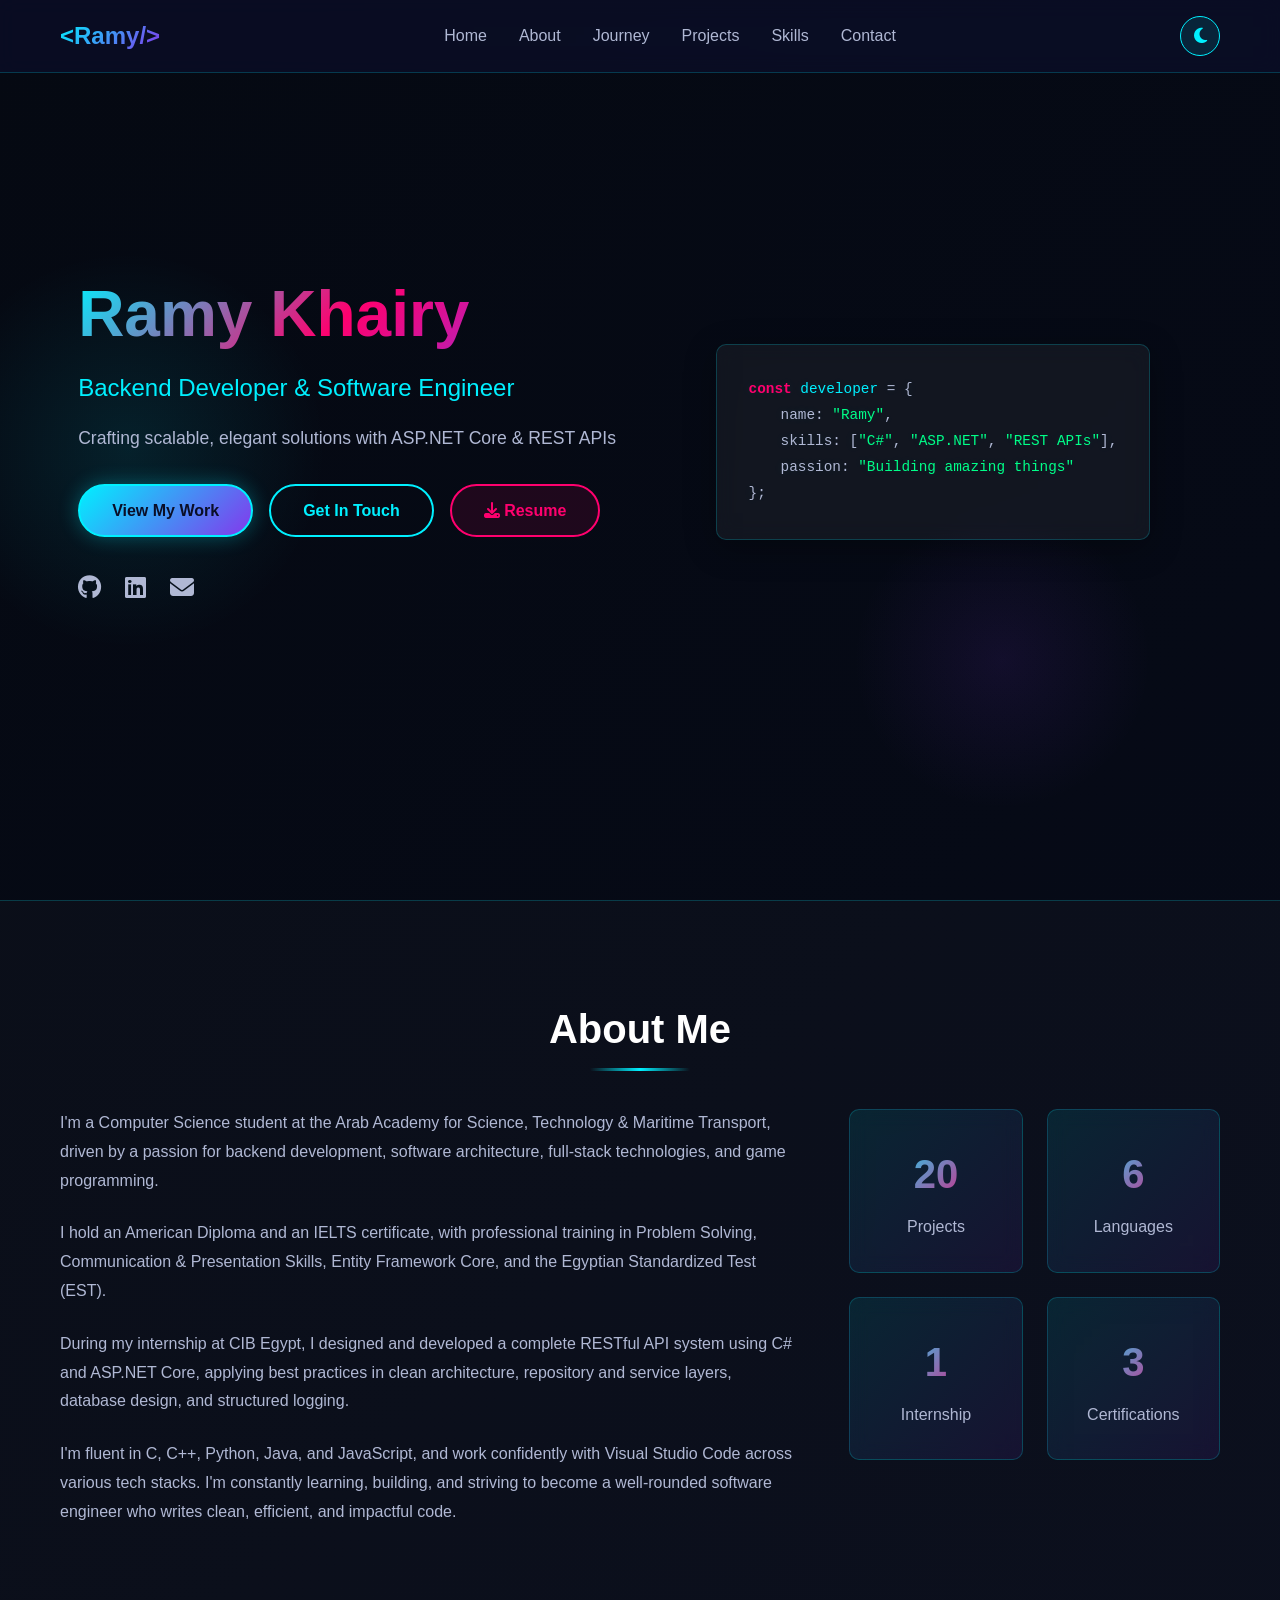
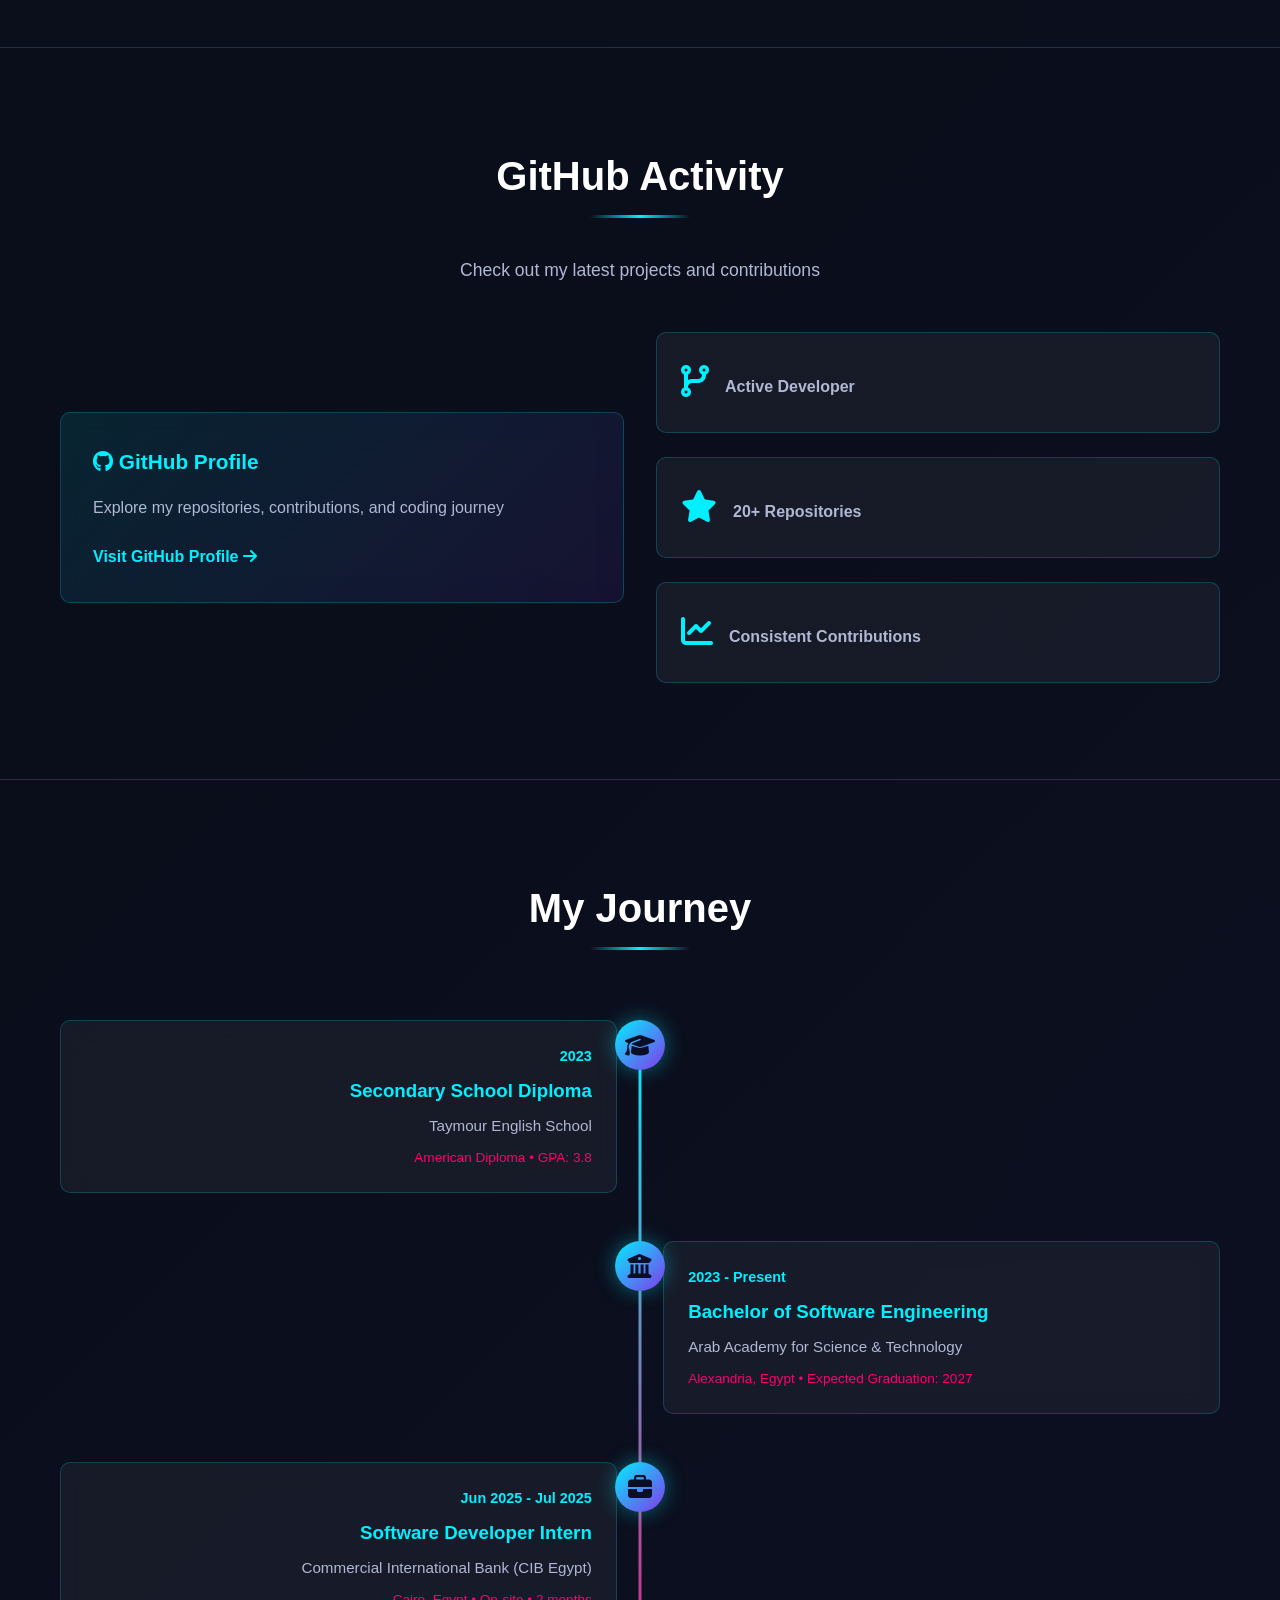
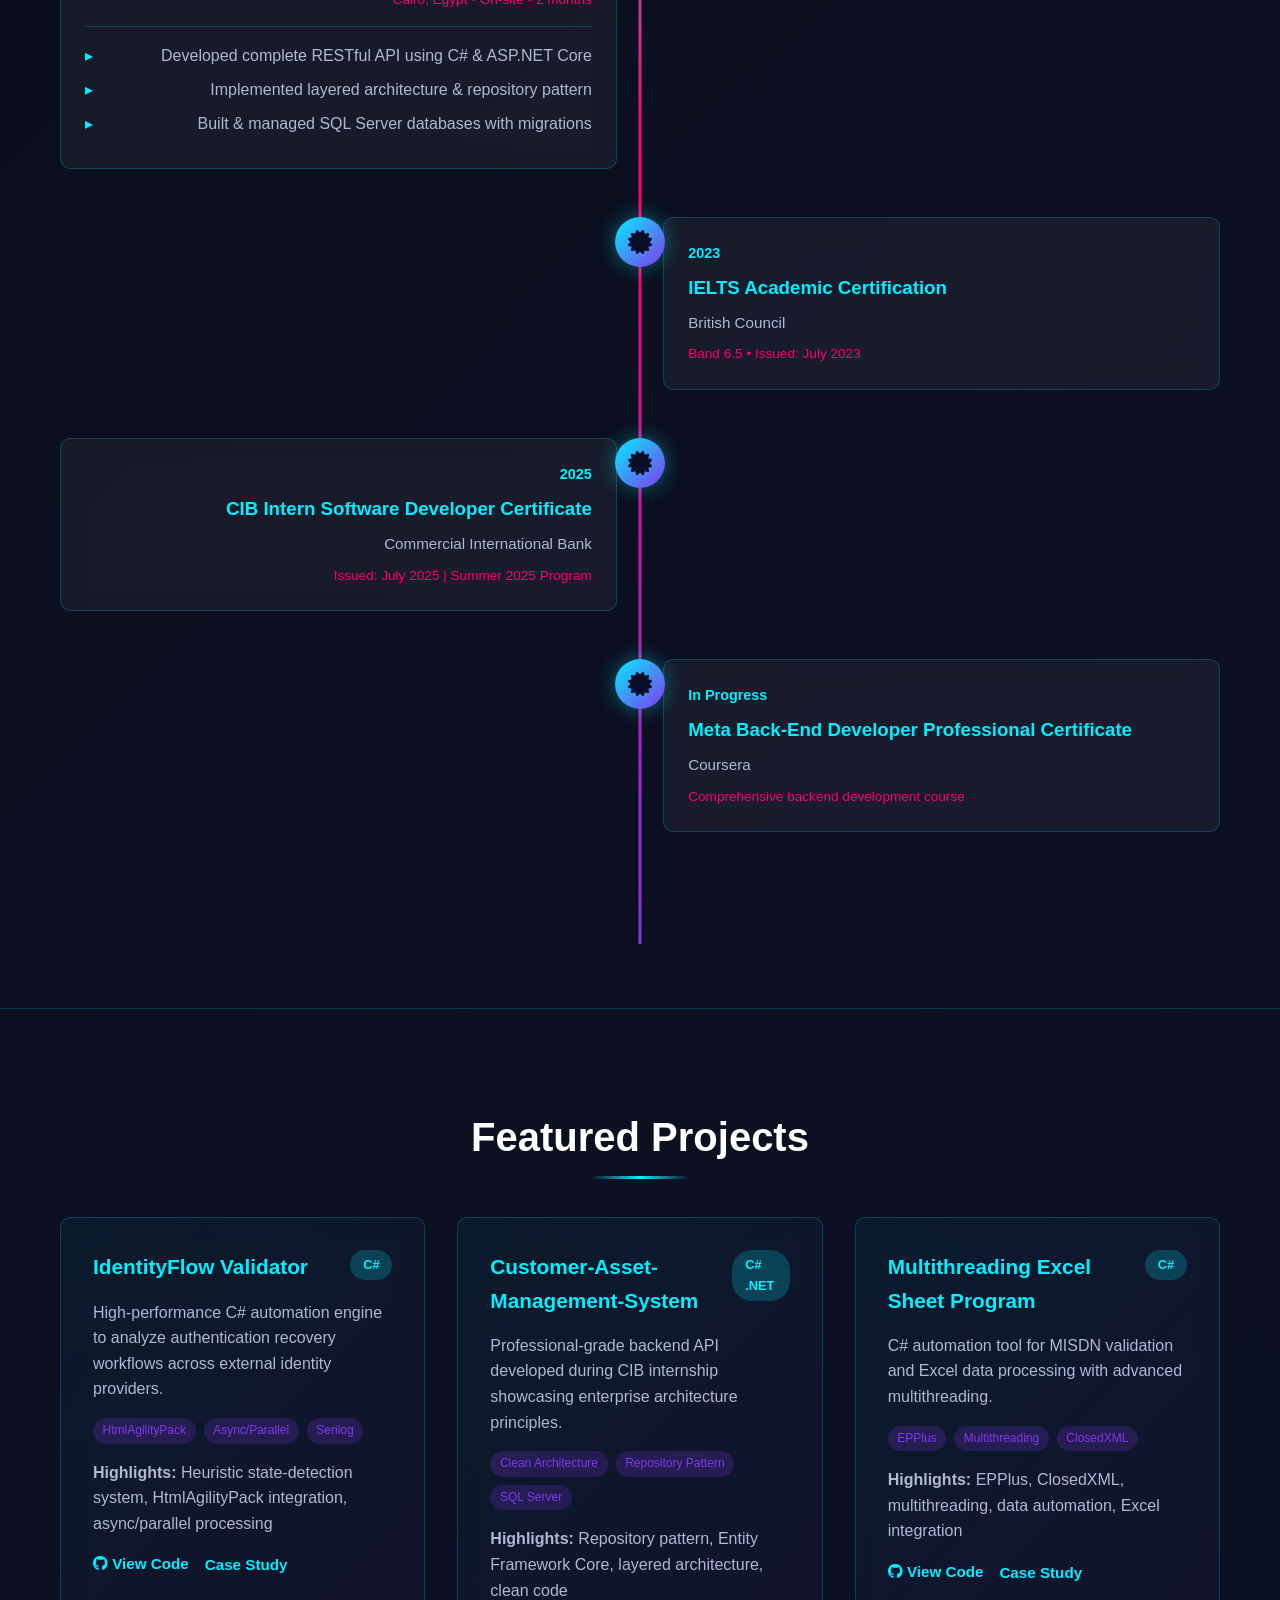
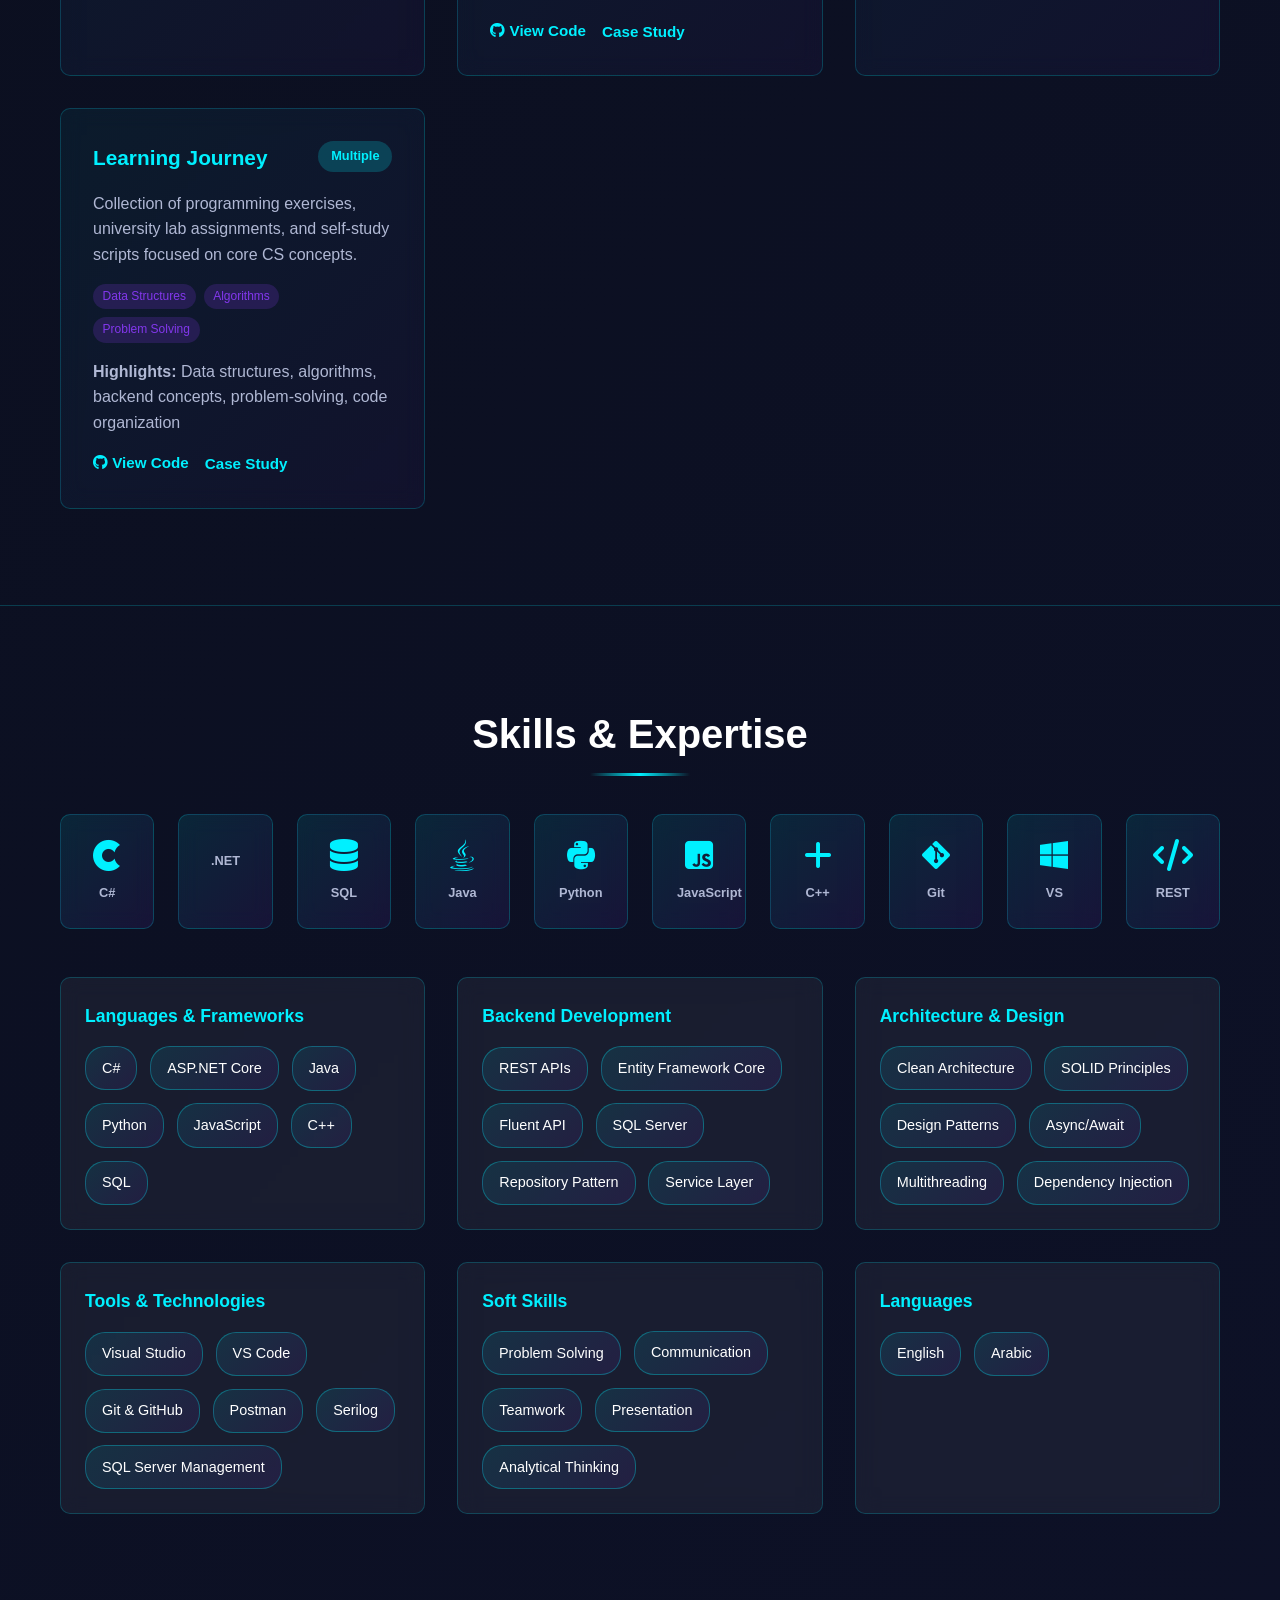
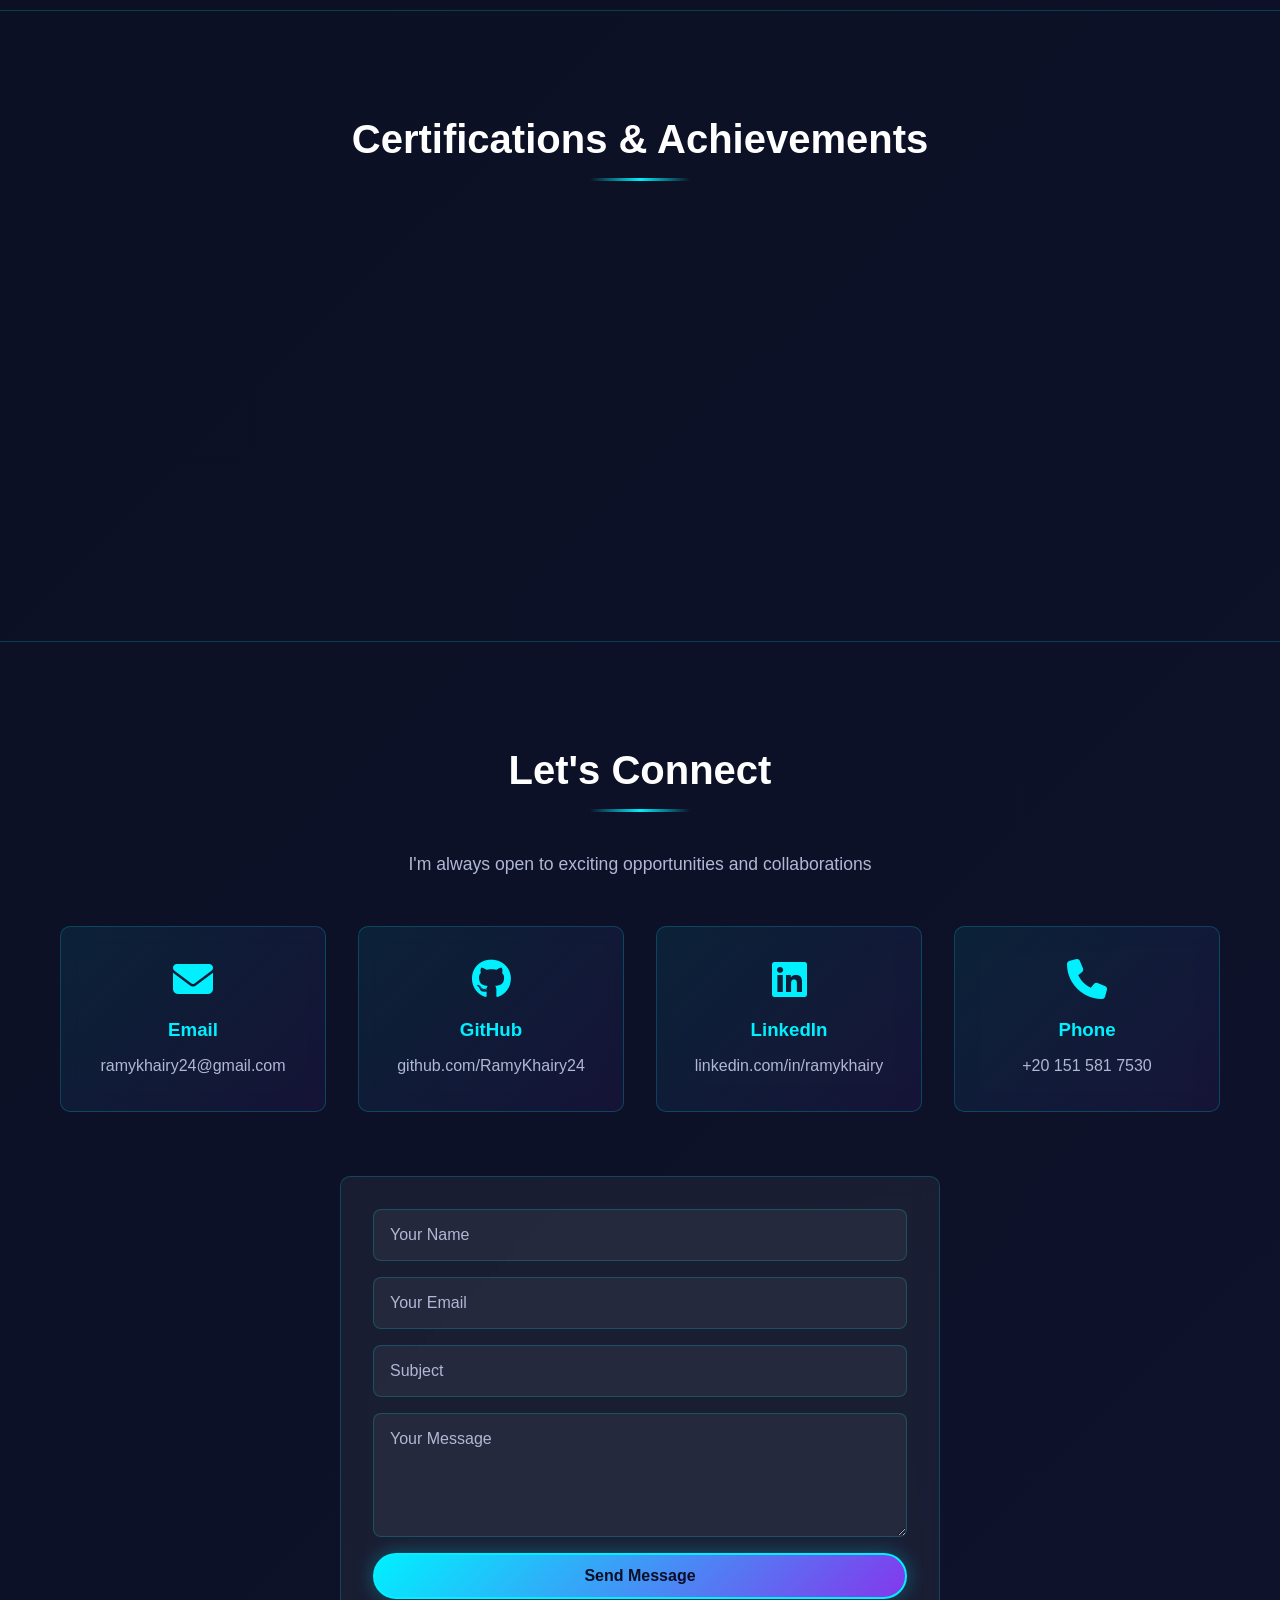
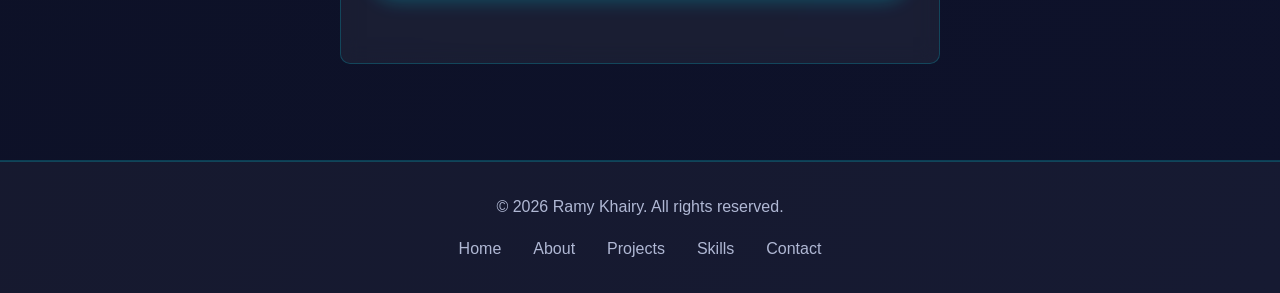
==== index.html @ b52bb9b4 "Apply: enlarge PDF previews, restore rendering, remove resume download" ====
<!DOCTYPE html>
<html lang="en">
<head>
    <meta charset="UTF-8">
    <meta name="viewport" content="width=device-width, initial-scale=1.0">
    <meta name="description" content="Ramy Khairy - Backend Developer specializing in ASP.NET Core & REST APIs">
    <meta name="keywords" content="Backend Developer, ASP.NET, C#, REST API, Software Engineer">
    <meta name="author" content="Ramy Khairy">
    <meta property="og:title" content="Ramy Khairy | Backend Developer">
    <meta property="og:description" content="Experienced backend developer building scalable solutions with ASP.NET Core">
    <meta property="og:type" content="website">
    <title>Ramy Khairy | Backend Developer & Software Engineer</title>
    <link rel="stylesheet" href="Styles.css">
    <link rel="stylesheet" href="https://cdnjs.cloudflare.com/ajax/libs/font-awesome/6.4.0/css/all.min.css">
</head>
<body>
    <!-- Scroll Progress Bar -->
    <div class="scroll-progress"></div>

    <!-- Navigation -->
    <nav class="navbar">
        <div class="nav-container">
            <div class="nav-logo">
                <a href="#home"><span class="logo-bracket">&lt;</span>Ramy<span class="logo-bracket">/&gt;</span></a>
            </div>
            <ul class="nav-menu">
                <li><a href="#home" class="nav-link">Home</a></li>
                <li><a href="#about" class="nav-link">About</a></li>
                <li><a href="#journey" class="nav-link">Journey</a></li>
                <li><a href="#projects" class="nav-link">Projects</a></li>
                <li><a href="#skills" class="nav-link">Skills</a></li>
                <li><a href="#contact" class="nav-link">Contact</a></li>
            </ul>
            <button class="theme-toggle" id="themeToggle" title="Toggle Dark/Light Mode">
                <i class="fas fa-moon"></i>
            </button>
        </div>
    </nav>

    <!-- Hero Section -->
    <section id="home" class="hero">
        <div class="hero-content">
            <div class="hero-text">
                <h1 class="hero-title">Ramy Khairy</h1>
                <h2 class="hero-subtitle">Backend Developer & Software Engineer</h2>
                <p class="hero-description">Crafting scalable, elegant solutions with ASP.NET Core & REST APIs</p>
                <div class="hero-buttons">
                    <a href="#projects" class="btn btn-primary">View My Work</a>
                    <a href="#contact" class="btn btn-secondary">Get In Touch</a>
                    <a href="javascript:void(0)" class="btn btn-tertiary" id="resumeBtn">
                        <i class="fas fa-download"></i> Resume
                    </a>
                </div>
                <div class="hero-links">
                    <a href="https://github.com/RamyKhairy24" target="_blank" title="GitHub">
                        <i class="fab fa-github"></i>
                    </a>
                    <a href="https://linkedin.com/in/ramykhairy" target="_blank" title="LinkedIn">
                        <i class="fab fa-linkedin"></i>
                    </a>
                    <a href="mailto:ramykhairy24@gmail.com" title="Email">
                        <i class="fas fa-envelope"></i>
                    </a>
                </div>
            </div>
            <div class="hero-visual">
                <div class="code-block">
                    <span class="code-line"><span class="keyword">const</span> <span class="variable">developer</span> = {</span>
                    <span class="code-line indent">name: <span class="string">"Ramy"</span>,</span>
                    <span class="code-line indent">skills: [<span class="string">"C#"</span>, <span class="string">"ASP.NET"</span>, <span class="string">"REST APIs"</span>],</span>
                    <span class="code-line indent">passion: <span class="string">"Building amazing things"</span></span>
                    <span class="code-line">};</span>
                </div>
            </div>
        </div>
    </section>

    <!-- About Section -->
    <section id="about" class="about">
        <div class="container">
            <h2 class="section-title">About Me</h2>
            <div class="about-content">
                <div class="about-text">
                    <p>I'm a Computer Science student at the Arab Academy for Science, Technology & Maritime Transport, driven by a passion for backend development, software architecture, full-stack technologies, and game programming.</p>
                    <p>I hold an American Diploma and an IELTS certificate, with professional training in Problem Solving, Communication & Presentation Skills, Entity Framework Core, and the Egyptian Standardized Test (EST).</p>
                    <p>During my internship at CIB Egypt, I designed and developed a complete RESTful API system using C# and ASP.NET Core, applying best practices in clean architecture, repository and service layers, database design, and structured logging.</p>
                    <p>I'm fluent in C, C++, Python, Java, and JavaScript, and work confidently with Visual Studio Code across various tech stacks. I'm constantly learning, building, and striving to become a well-rounded software engineer who writes clean, efficient, and impactful code.</p>
                </div>
                <div class="about-stats">
                    <div class="stat">
                        <div class="stat-number" data-target="20">0</div>
                        <div class="stat-label">Projects</div>
                    </div>
                    <div class="stat">
                        <div class="stat-number" data-target="6">0</div>
                        <div class="stat-label">Languages</div>
                    </div>
                    <div class="stat">
                        <div class="stat-number" data-target="1">0</div>
                        <div class="stat-label">Internship</div>
                    </div>
                    <div class="stat">
                        <div class="stat-number" data-target="3">0</div>
                        <div class="stat-label">Certifications</div>
                    </div>
                </div>
            </div>
        </div>
    </section>

    <!-- GitHub Integration Section -->
    <section class="github-integration">
        <div class="container">
            <h2 class="section-title">GitHub Activity</h2>
            <p class="github-subtitle">Check out my latest projects and contributions</p>
            <div class="github-content">
                <div class="github-card">
                    <h3><i class="fab fa-github"></i> GitHub Profile</h3>
                    <p>Explore my repositories, contributions, and coding journey</p>
                    <a href="https://github.com/RamyKhairy24" target="_blank" class="github-link">
                        Visit GitHub Profile <i class="fas fa-arrow-right"></i>
                    </a>
                </div>
                <div class="github-stats">
                    <div class="github-stat">
                        <div class="stat-icon"><i class="fas fa-code-branch"></i></div>
                        <div class="stat-label">Active Developer</div>
                    </div>
                    <div class="github-stat">
                        <div class="stat-icon"><i class="fas fa-star"></i></div>
                        <div class="stat-label">20+ Repositories</div>
                    </div>
                    <div class="github-stat">
                        <div class="stat-icon"><i class="fas fa-chart-line"></i></div>
                        <div class="stat-label">Consistent Contributions</div>
                    </div>
                </div>
            </div>
        </div>
    </section>

    <!-- Journey/Timeline Section -->
    <section id="journey" class="journey">
        <div class="container">
            <h2 class="section-title">My Journey</h2>
            <div class="timeline">
                <!-- Education Items -->
                <div class="timeline-item">
                    <div class="timeline-marker">
                        <i class="fas fa-graduation-cap"></i>
                    </div>
                    <div class="timeline-content">
                        <div class="timeline-year">2023</div>
                        <h3>Secondary School Diploma</h3>
                        <p class="timeline-desc">Taymour English School</p>
                        <p class="timeline-detail">American Diploma • GPA: 3.8</p>
                    </div>
                </div>

                <div class="timeline-item">
                    <div class="timeline-marker">
                        <i class="fas fa-university"></i>
                    </div>
                    <div class="timeline-content">
                        <div class="timeline-year">2023 - Present</div>
                        <h3>Bachelor of Software Engineering</h3>
                        <p class="timeline-desc">Arab Academy for Science & Technology</p>
                        <p class="timeline-detail">Alexandria, Egypt • Expected Graduation: 2027</p>
                    </div>
                </div>

                <!-- Experience Items -->
                <div class="timeline-item">
                    <div class="timeline-marker">
                        <i class="fas fa-briefcase"></i>
                    </div>
                    <div class="timeline-content">
                        <div class="timeline-year">Jun 2025 - Jul 2025</div>
                        <h3>Software Developer Intern</h3>
                        <p class="timeline-desc">Commercial International Bank (CIB Egypt)</p>
                        <p class="timeline-detail">Cairo, Egypt • On-site • 2 months</p>
                        <ul class="timeline-highlights">
                            <li>Developed complete RESTful API using C# & ASP.NET Core</li>
                            <li>Implemented layered architecture & repository pattern</li>
                            <li>Built & managed SQL Server databases with migrations</li>
                        </ul>
                    </div>
                </div>

                <!-- Certification Items -->
                <div class="timeline-item">
                    <div class="timeline-marker">
                        <i class="fas fa-certificate"></i>
                    </div>
                    <div class="timeline-content">
                        <div class="timeline-year">2023</div>
                        <h3>IELTS Academic Certification</h3>
                        <p class="timeline-desc">British Council</p>
                        <p class="timeline-detail">Band 6.5 • Issued: July 2023</p>
                    </div>
                </div>

                <div class="timeline-item">
                    <div class="timeline-marker">
                        <i class="fas fa-certificate"></i>
                    </div>
                    <div class="timeline-content">
                        <div class="timeline-year">2025</div>
                        <h3>CIB Intern Software Developer Certificate</h3>
                        <p class="timeline-desc">Commercial International Bank</p>
                        <p class="timeline-detail">Issued: July 2025 | Summer 2025 Program</p>
                    </div>
                </div>

                <div class="timeline-item">
                    <div class="timeline-marker">
                        <i class="fas fa-certificate"></i>
                    </div>
                    <div class="timeline-content">
                        <div class="timeline-year">In Progress</div>
                        <h3>Meta Back-End Developer Professional Certificate</h3>
                        <p class="timeline-desc">Coursera</p>
                        <p class="timeline-detail">Comprehensive backend development course</p>
                    </div>
                </div>
            </div>
        </div>
    </section>

    <!-- Projects Section -->
    <section id="projects" class="projects">
        <div class="container">
            <h2 class="section-title">Featured Projects</h2>
            <div class="projects-grid">
                <div class="project-card">
                    <div class="project-header">
                        <h3>IdentityFlow Validator</h3>
                        <span class="project-tag">C#</span>
                    </div>
                    <p>High-performance C# automation engine to analyze authentication recovery workflows across external identity providers.</p>
                    <div class="project-highlights">
                        <span class="highlight-tag">HtmlAgilityPack</span>
                        <span class="highlight-tag">Async/Parallel</span>
                        <span class="highlight-tag">Serilog</span>
                    </div>
                    <p><strong>Highlights:</strong> Heuristic state-detection system, HtmlAgilityPack integration, async/parallel processing</p>
                    <div class="project-actions">
                        <a href="https://github.com/RamyKhairy24" target="_blank" class="project-link">
                            <i class="fab fa-github"></i> View Code
                        </a>
                        <button class="project-details-btn" data-project="1">Case Study</button>
                    </div>
                </div>

                <div class="project-card">
                    <div class="project-header">
                        <h3>Customer-Asset-Management-System</h3>
                        <span class="project-tag">C# .NET</span>
                    </div>
                    <p>Professional-grade backend API developed during CIB internship showcasing enterprise architecture principles.</p>
                    <div class="project-highlights">
                        <span class="highlight-tag">Clean Architecture</span>
                        <span class="highlight-tag">Repository Pattern</span>
                        <span class="highlight-tag">SQL Server</span>
                    </div>
                    <p><strong>Highlights:</strong> Repository pattern, Entity Framework Core, layered architecture, clean code</p>
                    <div class="project-actions">
                        <a href="https://github.com/RamyKhairy24" target="_blank" class="project-link">
                            <i class="fab fa-github"></i> View Code
                        </a>
                        <button class="project-details-btn" data-project="2">Case Study</button>
                    </div>
                </div>

                <div class="project-card">
                    <div class="project-header">
                        <h3>Multithreading Excel Sheet Program</h3>
                        <span class="project-tag">C#</span>
                    </div>
                    <p>C# automation tool for MISDN validation and Excel data processing with advanced multithreading.</p>
                    <div class="project-highlights">
                        <span class="highlight-tag">EPPlus</span>
                        <span class="highlight-tag">Multithreading</span>
                        <span class="highlight-tag">ClosedXML</span>
                    </div>
                    <p><strong>Highlights:</strong> EPPlus, ClosedXML, multithreading, data automation, Excel integration</p>
                    <div class="project-actions">
                        <a href="https://github.com/RamyKhairy24" target="_blank" class="project-link">
                            <i class="fab fa-github"></i> View Code
                        </a>
                        <button class="project-details-btn" data-project="3">Case Study</button>
                    </div>
                </div>

                <div class="project-card">
                    <div class="project-header">
                        <h3>Learning Journey</h3>
                        <span class="project-tag">Multiple</span>
                    </div>
                    <p>Collection of programming exercises, university lab assignments, and self-study scripts focused on core CS concepts.</p>
                    <div class="project-highlights">
                        <span class="highlight-tag">Data Structures</span>
                        <span class="highlight-tag">Algorithms</span>
                        <span class="highlight-tag">Problem Solving</span>
                    </div>
                    <p><strong>Highlights:</strong> Data structures, algorithms, backend concepts, problem-solving, code organization</p>
                    <div class="project-actions">
                        <a href="https://github.com/RamyKhairy24" target="_blank" class="project-link">
                            <i class="fab fa-github"></i> View Code
                        </a>
                        <button class="project-details-btn" data-project="4">Case Study</button>
                    </div>
                </div>
            </div>
        </div>
    </section>

    <!-- Skills Section -->
    <section id="skills" class="skills">
        <div class="container">
            <h2 class="section-title">Skills & Expertise</h2>
            
            <!-- Tech Icons -->
            <div class="tech-icons">
                <div class="tech-icon" title="C#">
                    <i class="fab fa-cuttlefish"></i>
                    <span>C#</span>
                </div>
                <div class="tech-icon" title=".NET Core">
                    <i class="fas fa-rectangle"></i>
                    <span>.NET</span>
                </div>
                <div class="tech-icon" title="SQL Server">
                    <i class="fas fa-database"></i>
                    <span>SQL</span>
                </div>
                <div class="tech-icon" title="Java">
                    <i class="fab fa-java"></i>
                    <span>Java</span>
                </div>
                <div class="tech-icon" title="Python">
                    <i class="fab fa-python"></i>
                    <span>Python</span>
                </div>
                <div class="tech-icon" title="JavaScript">
                    <i class="fab fa-js-square"></i>
                    <span>JavaScript</span>
                </div>
                <div class="tech-icon" title="C++">
                    <i class="fas fa-plus"></i>
                    <span>C++</span>
                </div>
                <div class="tech-icon" title="Git">
                    <i class="fab fa-git-alt"></i>
                    <span>Git</span>
                </div>
                <div class="tech-icon" title="Visual Studio">
                    <i class="fab fa-windows"></i>
                    <span>VS</span>
                </div>
                <div class="tech-icon" title="REST APIs">
                    <i class="fas fa-code"></i>
                    <span>REST</span>
                </div>
            </div>

            <div class="skills-grid">
                <div class="skill-category">
                    <h3>Languages & Frameworks</h3>
                    <div class="skill-tags">
                        <span class="skill-tag">C#</span>
                        <span class="skill-tag">ASP.NET Core</span>
                        <span class="skill-tag">Java</span>
                        <span class="skill-tag">Python</span>
                        <span class="skill-tag">JavaScript</span>
                        <span class="skill-tag">C++</span>
                        <span class="skill-tag">SQL</span>
                    </div>
                </div>

                <div class="skill-category">
                    <h3>Backend Development</h3>
                    <div class="skill-tags">
                        <span class="skill-tag">REST APIs</span>
                        <span class="skill-tag">Entity Framework Core</span>
                        <span class="skill-tag">Fluent API</span>
                        <span class="skill-tag">SQL Server</span>
                        <span class="skill-tag">Repository Pattern</span>
                        <span class="skill-tag">Service Layer</span>
                    </div>
                </div>

                <div class="skill-category">
                    <h3>Architecture & Design</h3>
                    <div class="skill-tags">
                        <span class="skill-tag">Clean Architecture</span>
                        <span class="skill-tag">SOLID Principles</span>
                        <span class="skill-tag">Design Patterns</span>
                        <span class="skill-tag">Async/Await</span>
                        <span class="skill-tag">Multithreading</span>
                        <span class="skill-tag">Dependency Injection</span>
                    </div>
                </div>

                <div class="skill-category">
                    <h3>Tools & Technologies</h3>
                    <div class="skill-tags">
                        <span class="skill-tag">Visual Studio</span>
                        <span class="skill-tag">VS Code</span>
                        <span class="skill-tag">Git & GitHub</span>
                        <span class="skill-tag">Postman</span>
                        <span class="skill-tag">Serilog</span>
                        <span class="skill-tag">SQL Server Management</span>
                    </div>
                </div>

                <div class="skill-category">
                    <h3>Soft Skills</h3>
                    <div class="skill-tags">
                        <span class="skill-tag">Problem Solving</span>
                        <span class="skill-tag">Communication</span>
                        <span class="skill-tag">Teamwork</span>
                        <span class="skill-tag">Presentation</span>
                        <span class="skill-tag">Analytical Thinking</span>
                    </div>
                </div>

                <div class="skill-category">
                    <h3>Languages</h3>
                    <div class="skill-tags">
                        <span class="skill-tag">English</span>
                        <span class="skill-tag">Arabic</span>
                    </div>
                </div>
            </div>
        </div>
    </section>



    <!-- Certificates Section with Modals -->
    <section class="certificates">
        <div class="container">
            <h2 class="section-title">Certifications & Achievements</h2>
            <div class="certificates-grid">
                <div class="cert-card" data-cert="1">
                    <div class="cert-icon">
                        <i class="fas fa-certificate"></i>
                    </div>
                    <h3>Meta Back-End Developer Professional Certificate</h3>
                    <p>Coursera (In Progress)</p>
                    <p class="cert-time">2025 - Present</p>
                    <button class="cert-preview-btn">View Details</button>
                </div>

                <div class="cert-card" data-cert="2">
                    <div class="cert-icon">
                        <i class="fas fa-certificate"></i>
                    </div>
                    <h3>CIB Intern Software Developer Certificate</h3>
                    <p>CIB Egypt</p>
                    <p class="cert-time">July 2025</p>
                    <button class="cert-preview-btn">View Certificate</button>
                </div>

                <div class="cert-card" data-cert="3">
                    <div class="cert-icon">
                        <i class="fas fa-certificate"></i>
                    </div>
                    <h3>IELTS Academic Certificate</h3>
                    <p>British Council</p>
                    <p class="cert-time">Band 6.5 • July 2023 - July 2025</p>
                    <button class="cert-preview-btn">View Report</button>
                </div>
            </div>
        </div>
    </section>

    <!-- Certificate Modals -->
    <div id="certModal1" class="cert-modal">
        <div class="cert-modal-content">
            <span class="cert-close">&times;</span>
            <h2>Meta Back-End Developer Professional Certificate</h2>
            <div class="cert-modal-body">
                <p><strong>Issuer:</strong> Coursera</p>
                <p><strong>Status:</strong> In Progress</p>
                <p><strong>Year:</strong> 2025 - Present</p>
                <p><strong>Description:</strong> Comprehensive professional certificate program covering backend development, server-side programming, and professional certificate training.</p>
                <p style="margin-top: 1.5rem; color: var(--text-secondary); font-size: 0.9rem;">Certificate will be available upon completion.</p>
            </div>
        </div>
    </div>

    <div id="certModal2" class="cert-modal">
        <div class="cert-modal-content">
            <span class="cert-close">&times;</span>
            <h2>CIB Intern Software Developer Certificate</h2>
            <div class="cert-modal-body">
                <p><strong>Issuer:</strong> Commercial International Bank (CIB Egypt)</p>
                <p><strong>Issued:</strong> July 2025</p>
                <p><strong>Program:</strong> Summer 2025 Internship</p>
                <p><strong>Description:</strong> Recognition for completing a 2-month internship program as a Software Developer, demonstrating proficiency in C#, ASP.NET Core, and REST API development.</p>
                <div class="pdf-preview">
                    <iframe src="Ramy Mahmoud - CIB Summer Internship 2025 Certificate.pdf" type="application/pdf"></iframe>
                </div>
            </div>
        </div>
    </div>

    <div id="certModal3" class="cert-modal">
        <div class="cert-modal-content">
            <span class="cert-close">&times;</span>
            <h2>IELTS Academic Certificate</h2>
            <div class="cert-modal-body">
                <p><strong>Issuer:</strong> British Council</p>
                <p><strong>Band Score:</strong> 6.5</p>
                <p><strong>Issued:</strong> July 2023</p>
                <p><strong>Expires:</strong> July 2025</p>
                <p><strong>Description:</strong> International English Language Testing System (IELTS) certification demonstrating advanced English language proficiency.</p>
                <div class="pdf-preview">
                    <iframe src="IELTS Report.pdf" type="application/pdf"></iframe>
                </div>
            </div>
        </div>
    </div>

    <!-- Resume Modal (preview only, no direct download) -->
    <div id="resumeModal" class="cert-modal">
        <div class="cert-modal-content">
            <span class="cert-close">&times;</span>
            <h2>Resume Preview</h2>
            <div class="cert-modal-body">
                <p class="contact-subtitle">Preview of resume (view-only)</p>
                <div class="pdf-preview">
                    <iframe src="resume.pdf" type="application/pdf"></iframe>
                </div>
            </div>
        </div>
    </div>

    <!-- Contact Section -->
    <section id="contact" class="contact">
        <div class="container">
            <h2 class="section-title">Let's Connect</h2>
            <p class="contact-subtitle">I'm always open to exciting opportunities and collaborations</p>
            
            <div class="contact-methods">
                <a href="mailto:ramykhairy24@gmail.com" class="contact-card">
                    <i class="fas fa-envelope"></i>
                    <h3>Email</h3>
                    <p>ramykhairy24@gmail.com</p>
                </a>
                
                <a href="https://github.com/RamyKhairy24" target="_blank" class="contact-card">
                    <i class="fab fa-github"></i>
                    <h3>GitHub</h3>
                    <p>github.com/RamyKhairy24</p>
                </a>
                
                <a href="https://linkedin.com/in/ramykhairy" target="_blank" class="contact-card">
                    <i class="fab fa-linkedin"></i>
                    <h3>LinkedIn</h3>
                    <p>linkedin.com/in/ramykhairy</p>
                </a>
                
                <a href="tel:+201515817530" class="contact-card">
                    <i class="fas fa-phone"></i>
                    <h3>Phone</h3>
                    <p>+20 151 581 7530</p>
                </a>
            </div>

            <div class="contact-form-container">
                <form class="contact-form" id="contactForm" action="https://formspree.io/f/YOUR_FORM_ID" method="POST">
                    <div class="form-group">
                        <input type="text" name="name" placeholder="Your Name" required>
                    </div>
                    <div class="form-group">
                        <input type="email" name="email" placeholder="Your Email" required>
                    </div>
                    <div class="form-group">
                        <input type="text" name="subject" placeholder="Subject" required>
                    </div>
                    <div class="form-group">
                        <textarea name="message" placeholder="Your Message" rows="5" required></textarea>
                    </div>
                    <button type="submit" class="btn btn-primary">Send Message</button>
                    <div id="formStatus" class="form-status"></div>
                </form>
            </div>
        </div>
    </section>

    <!-- Back to Top Button -->
    <button id="backToTop" class="back-to-top" title="Back to Top">
        <i class="fas fa-arrow-up"></i>
    </button>

    <!-- Footer -->
    <footer class="footer">
        <div class="container">
            <p>&copy; 2026 Ramy Khairy. All rights reserved.</p>
            <div class="footer-links">
                <a href="#home">Home</a>
                <a href="#about">About</a>
                <a href="#projects">Projects</a>
                <a href="#skills">Skills</a>
                <a href="#contact">Contact</a>
            </div>
        </div>
    </footer>

    <script src="script.js"></script>
</body>
</html>
---- Styles.css ----
* {
    margin: 0;
    padding: 0;
    box-sizing: border-box;
}

:root {
    --primary: #00f0ff;
    --secondary: #ff006e;
    --accent: #8338ec;
    --dark-bg: #0a0e27;
    --darker-bg: #050912;
    --card-bg: rgba(255, 255, 255, 0.05);
    --text-primary: #ffffff;
    --text-secondary: #b0b8d4;
    --border-color: rgba(0, 240, 255, 0.2);
}

body.light-mode {
    --dark-bg: #f8f9fa;
    --darker-bg: #ffffff;
    --card-bg: rgba(0, 0, 0, 0.04);
    /* Softer accent colors for light mode to reduce brightness */
    --primary: #0aa3b5; /* softer teal */
    --secondary: #d34b6b; /* muted pink */
    --accent: #8a63c7; /* softer purple */
    --text-primary: #1a1a1a;
    --text-secondary: #555555;
    --border-color: rgba(0, 0, 0, 0.08);
}

html {
    scroll-behavior: smooth;
}

body {
    font-family: 'Segoe UI', Tahoma, Geneva, Verdana, sans-serif;
    background: linear-gradient(135deg, var(--darker-bg) 0%, var(--dark-bg) 100%);
    color: var(--text-primary);
    line-height: 1.6;
    overflow-x: hidden;
    transition: background 0.3s ease;
}

.container {
    max-width: 1200px;
    margin: 0 auto;
    padding: 0 20px;
}

/* ===== Scroll Progress Bar ===== */
.scroll-progress {
    position: fixed;
    top: 0;
    left: 0;
    height: 3px;
    background: linear-gradient(90deg, var(--primary), var(--secondary), var(--accent));
    width: 0%;
    z-index: 1001;
    transition: width 0.1s ease;
}

/* ===== Navigation ===== */
.navbar {
    position: fixed;
    top: 0;
    width: 100%;
    backdrop-filter: blur(10px);
    background: rgba(10, 14, 39, 0.8);
    border-bottom: 1px solid var(--border-color);
    z-index: 999;
    padding: 1rem 0;
    transition: all 0.3s ease;
}

body.light-mode .navbar {
    background: rgba(248, 249, 250, 0.95);
}

.nav-container {
    max-width: 1200px;
    margin: 0 auto;
    padding: 0 20px;
    display: flex;
    justify-content: space-between;
    align-items: center;
}

.nav-logo a {
    font-size: 1.5rem;
    font-weight: bold;
    background: linear-gradient(135deg, var(--primary), var(--accent));
    -webkit-background-clip: text;
    -webkit-text-fill-color: transparent;
    background-clip: text;
    text-decoration: none;
}

.logo-bracket {
    color: var(--secondary);
}

.nav-menu {
    display: flex;
    list-style: none;
    gap: 2rem;
}

.nav-link {
    color: var(--text-secondary);
    text-decoration: none;
    font-weight: 500;
    transition: all 0.3s ease;
    position: relative;
}

.nav-link::after {
    content: '';
    position: absolute;
    bottom: -5px;
    left: 0;
    width: 0;
    height: 2px;
    background: var(--primary);
    transition: width 0.3s ease;
}

.nav-link:hover {
    color: var(--primary);
}

.nav-link:hover::after {
    width: 100%;
}

/* ===== Theme Toggle ===== */
.theme-toggle {
    background: rgba(0, 240, 255, 0.1);
    border: 1px solid var(--primary);
    color: var(--primary);
    width: 40px;
    height: 40px;
    border-radius: 50%;
    cursor: pointer;
    display: flex;
    align-items: center;
    justify-content: center;
    transition: all 0.3s ease;
    font-size: 1.1rem;
}

.theme-toggle:hover {
    background: rgba(0, 240, 255, 0.2);
    transform: scale(1.1);
}

body.light-mode .theme-toggle {
    background: rgba(0, 0, 0, 0.1);
    border-color: #333;
    color: #333;
}

/* ===== Hero Section ===== */
.hero {
    min-height: 100vh;
    display: flex;
    align-items: center;
    justify-content: center;
    padding-top: 80px;
    position: relative;
    overflow: hidden;
}

.hero::before {
    content: '';
    position: absolute;
    width: 400px;
    height: 400px;
    background: radial-gradient(circle, rgba(0, 240, 255, 0.1) 0%, transparent 70%);
    top: 50%;
    left: 10%;
    transform: translate(-50%, -50%);
    animation: float 6s ease-in-out infinite;
}

.hero::after {
    content: '';
    position: absolute;
    width: 300px;
    height: 300px;
    background: radial-gradient(circle, rgba(131, 56, 236, 0.1) 0%, transparent 70%);
    bottom: 10%;
    right: 10%;
    animation: float 8s ease-in-out infinite reverse;
}

@keyframes float {
    0%, 100% { transform: translateY(0px); }
    50% { transform: translateY(30px); }
}

.hero-content {
    display: grid;
    grid-template-columns: 1fr 1fr;
    gap: 3rem;
    align-items: center;
    z-index: 1;
    position: relative;
}

.hero-text h1 {
    font-size: 4rem;
    margin-bottom: 1rem;
    line-height: 1.2;
}

.hero-text h1 {
    background: linear-gradient(135deg, var(--primary), var(--secondary), var(--accent));
    -webkit-background-clip: text;
    -webkit-text-fill-color: transparent;
    background-clip: text;
}

.hero-title {
    font-size: 3.5rem;
    font-weight: 800;
    margin-bottom: 0.5rem;
}

.hero-subtitle {
    font-size: 1.5rem;
    color: var(--primary);
    font-weight: 300;
    margin-bottom: 1rem;
}

.hero-description {
    font-size: 1.1rem;
    color: var(--text-secondary);
    margin-bottom: 2rem;
}

.hero-buttons {
    display: flex;
    gap: 1rem;
    margin-top: 2rem;
    flex-wrap: wrap;
}

.hero-links {
    display: flex;
    gap: 1.5rem;
    margin-top: 2rem;
}

.hero-links a {
    font-size: 1.5rem;
    color: var(--text-secondary);
    text-decoration: none;
    transition: all 0.3s ease;
}

.hero-links a:hover {
    color: var(--primary);
    transform: translateY(-3px);
}

.btn {
    padding: 12px 32px;
    border: 2px solid;
    border-radius: 50px;
    font-size: 1rem;
    font-weight: 600;
    cursor: pointer;
    text-decoration: none;
    display: inline-block;
    transition: all 0.3s ease;
}

.btn-primary {
    background: linear-gradient(135deg, var(--primary), var(--accent));
    color: var(--dark-bg);
    border-color: var(--primary);
    box-shadow: 0 0 20px rgba(0, 240, 255, 0.3);
}

.btn-primary:hover {
    transform: translateY(-3px);
    box-shadow: 0 0 40px rgba(0, 240, 255, 0.6);
}

.btn-secondary {
    background: transparent;
    color: var(--primary);
    border-color: var(--primary);
}

.btn-secondary:hover {
    background: rgba(0, 240, 255, 0.1);
    box-shadow: 0 0 20px rgba(0, 240, 255, 0.3);
}

.btn-tertiary {
    background: rgba(255, 0, 110, 0.1);
    color: var(--secondary);
    border-color: var(--secondary);
}

.btn-tertiary:hover {
    background: rgba(255, 0, 110, 0.2);
    box-shadow: 0 0 20px rgba(255, 0, 110, 0.3);
}

.hero-visual {
    display: flex;
    justify-content: center;
    align-items: center;
}

.code-block {
    background: rgba(255, 255, 255, 0.05);
    border: 1px solid var(--border-color);
    border-radius: 10px;
    padding: 2rem;
    font-family: 'Courier New', monospace;
    font-size: 0.9rem;
    line-height: 1.8;
    backdrop-filter: blur(10px);
    box-shadow: 0 8px 32px rgba(0, 0, 0, 0.3);
}

.code-line {
    display: block;
    color: var(--text-secondary);
    text-shadow: 0 0 10px rgba(0, 240, 255, 0.1);
}

.code-line.indent {
    margin-left: 2rem;
}

.keyword {
    color: var(--secondary);
    font-weight: bold;
}

.variable {
    color: var(--primary);
}

.string {
    color: #00ff88;
}

/* ===== Section Styling ===== */
section {
    padding: 6rem 0;
    position: relative;
}

.section-title {
    font-size: 2.5rem;
    text-align: center;
    margin-bottom: 3rem;
    position: relative;
    display: inline-block;
    width: 100%;
}

.section-title::after {
    content: '';
    position: absolute;
    bottom: -10px;
    left: 50%;
    transform: translateX(-50%);
    width: 100px;
    height: 3px;
    background: linear-gradient(90deg, transparent, var(--primary), transparent);
}

/* ===== About Section ===== */
.about {
    background: rgba(255, 255, 255, 0.02);
    border-top: 1px solid var(--border-color);
    border-bottom: 1px solid var(--border-color);
}

.about-content {
    display: grid;
    grid-template-columns: 2fr 1fr;
    gap: 3rem;
    align-items: start;
}

.about-text p {
    color: var(--text-secondary);
    margin-bottom: 1.5rem;
    line-height: 1.8;
}

.about-stats {
    display: grid;
    grid-template-columns: repeat(2, 1fr);
    gap: 1.5rem;
}

.stat {
    background: linear-gradient(135deg, rgba(0, 240, 255, 0.1), rgba(131, 56, 236, 0.1));
    border: 1px solid var(--border-color);
    border-radius: 10px;
    padding: 2rem;
    text-align: center;
    backdrop-filter: blur(10px);
    transition: all 0.3s ease;
}

.stat:hover {
    transform: translateY(-5px);
    box-shadow: 0 10px 30px rgba(0, 240, 255, 0.2);
}

.stat-number {
    font-size: 2.5rem;
    font-weight: bold;
    background: linear-gradient(135deg, var(--primary), var(--secondary));
    -webkit-background-clip: text;
    -webkit-text-fill-color: transparent;
    background-clip: text;
}

.stat-label {
    color: var(--text-secondary);
    margin-top: 0.5rem;
}

/* ===== GitHub Integration ===== */
.github-integration {
    background: rgba(255, 255, 255, 0.02);
    border-bottom: 1px solid var(--border-color);
}

.github-subtitle {
    text-align: center;
    color: var(--text-secondary);
    font-size: 1.1rem;
    margin-bottom: 3rem;
}

.github-content {
    display: grid;
    grid-template-columns: 1fr 1fr;
    gap: 2rem;
    align-items: center;
}

.github-card {
    background: linear-gradient(135deg, rgba(0, 240, 255, 0.1), rgba(131, 56, 236, 0.1));
    border: 1px solid var(--border-color);
    border-radius: 10px;
    padding: 2rem;
    backdrop-filter: blur(10px);
}

.github-card h3 {
    color: var(--primary);
    margin-bottom: 1rem;
    font-size: 1.3rem;
}

.github-card p {
    color: var(--text-secondary);
    margin-bottom: 1.5rem;
}

.github-link {
    color: var(--primary);
    text-decoration: none;
    font-weight: 600;
    display: inline-block;
    transition: all 0.3s ease;
}

.github-link:hover {
    gap: 0.5rem;
    transform: translateX(5px);
}

.github-stats {
    display: grid;
    grid-template-columns: 1fr;
    gap: 1.5rem;
}

.github-stat {
    background: rgba(255, 255, 255, 0.05);
    border: 1px solid var(--border-color);
    border-radius: 10px;
    padding: 1.5rem;
    display: flex;
    align-items: center;
    gap: 1rem;
    transition: all 0.3s ease;
}

.github-stat:hover {
    background: rgba(0, 240, 255, 0.1);
}

.stat-icon {
    font-size: 2rem;
    color: var(--primary);
}

.stat-icon + .stat-label {
    color: var(--text-secondary);
    font-weight: 600;
}

/* ===== Timeline/Journey Section ===== */
.journey {
    background: rgba(255, 255, 255, 0.02);
    border-bottom: 1px solid var(--border-color);
}

.timeline {
    position: relative;
    padding: 2rem 0;
}

.timeline::before {
    content: '';
    position: absolute;
    left: 50%;
    transform: translateX(-50%);
    width: 3px;
    height: 100%;
    background: linear-gradient(180deg, var(--primary), var(--secondary), var(--accent));
}

.timeline-item {
    margin-bottom: 3rem;
    position: relative;
}

.timeline-item:nth-child(odd) {
    padding-right: 52%;
    text-align: right;
}

.timeline-item:nth-child(even) {
    padding-left: 52%;
    text-align: left;
}

.timeline-marker {
    position: absolute;
    left: 50%;
    top: 0;
    transform: translateX(-50%);
    width: 50px;
    height: 50px;
    background: linear-gradient(135deg, var(--primary), var(--accent));
    border-radius: 50%;
    display: flex;
    align-items: center;
    justify-content: center;
    color: var(--dark-bg);
    font-size: 1.5rem;
    z-index: 1;
    box-shadow: 0 0 20px rgba(0, 240, 255, 0.4);
}

.timeline-content {
    background: rgba(255, 255, 255, 0.05);
    border: 1px solid var(--border-color);
    border-radius: 10px;
    padding: 1.5rem;
    backdrop-filter: blur(10px);
    transition: all 0.3s ease;
}

.timeline-content:hover {
    background: rgba(255, 255, 255, 0.08);
    transform: scale(1.02);
}

.timeline-year {
    color: var(--primary);
    font-weight: 600;
    font-size: 0.9rem;
    margin-bottom: 0.5rem;
}

.timeline-content h3 {
    color: var(--primary);
    margin-bottom: 0.5rem;
}

.timeline-desc {
    color: var(--text-secondary);
    font-size: 0.95rem;
}

.timeline-detail {
    color: var(--secondary);
    font-size: 0.85rem;
    margin-top: 0.5rem;
}

.timeline-highlights {
    list-style: none;
    margin-top: 1rem;
    padding-top: 1rem;
    border-top: 1px solid var(--border-color);
}

.timeline-highlights li {
    color: var(--text-secondary);
    margin-bottom: 0.5rem;
    padding-left: 1rem;
    position: relative;
}

.timeline-highlights li::before {
    content: '▸';
    position: absolute;
    left: 0;
    color: var(--primary);
}

/* ===== Projects Section ===== */
.projects {
    background: rgba(255, 255, 255, 0.02);
    border-bottom: 1px solid var(--border-color);
}

.projects-grid {
    display: grid;
    grid-template-columns: repeat(auto-fit, minmax(280px, 1fr));
    gap: 2rem;
}

.project-card {
    background: linear-gradient(135deg, rgba(0, 240, 255, 0.05), rgba(131, 56, 236, 0.05));
    border: 1px solid var(--border-color);
    border-radius: 10px;
    padding: 2rem;
    backdrop-filter: blur(10px);
    transition: all 0.3s ease;
    position: relative;
    overflow: hidden;
}

.project-card::before {
    content: '';
    position: absolute;
    top: 0;
    left: -100%;
    width: 100%;
    height: 100%;
    background: linear-gradient(90deg, transparent, rgba(0, 240, 255, 0.2), transparent);
    transition: left 0.5s ease;
}

.project-card:hover::before {
    left: 100%;
}

.project-card:hover {
    transform: translateY(-10px);
    box-shadow: 0 20px 50px rgba(0, 240, 255, 0.2);
    border-color: var(--primary);
}

.project-header {
    display: flex;
    justify-content: space-between;
    align-items: start;
    margin-bottom: 1rem;
    position: relative;
    z-index: 1;
}

.project-header h3 {
    color: var(--primary);
    font-size: 1.3rem;
}

.project-tag {
    background: rgba(0, 240, 255, 0.2);
    color: var(--primary);
    padding: 0.3rem 0.8rem;
    border-radius: 20px;
    font-size: 0.8rem;
    font-weight: 600;
}

.project-highlights {
    display: flex;
    flex-wrap: wrap;
    gap: 0.5rem;
    margin: 1rem 0;
    position: relative;
    z-index: 1;
}

.highlight-tag {
    background: rgba(131, 56, 236, 0.2);
    color: var(--accent);
    padding: 0.2rem 0.6rem;
    border-radius: 15px;
    font-size: 0.75rem;
    font-weight: 500;
}

.project-card p {
    color: var(--text-secondary);
    margin-bottom: 1rem;
    position: relative;
    z-index: 1;
}

.project-actions {
    display: flex;
    gap: 1rem;
    margin-top: 1rem;
    position: relative;
    z-index: 1;
}

.project-link,
.project-details-btn {
    color: var(--primary);
    text-decoration: none;
    font-weight: 600;
    transition: all 0.3s ease;
    position: relative;
    z-index: 1;
    border: none;
    background: transparent;
    cursor: pointer;
    font-size: 0.95rem;
}

.project-link::after {
    content: '';
    position: absolute;
    bottom: -2px;
    left: 0;
    width: 0;
    height: 2px;
    background: var(--primary);
    transition: width 0.3s ease;
}

.project-link:hover::after,
.project-details-btn:hover::after {
    width: 100%;
}

.project-details-btn {
    display: inline-block;
    position: relative;
}

.project-details-btn::after {
    content: '';
    position: absolute;
    bottom: -2px;
    left: 0;
    width: 0;
    height: 2px;
    background: var(--secondary);
    transition: width 0.3s ease;
}

.project-details-btn:hover {
    color: var(--secondary);
}

/* ===== Tech Icons ===== */
.tech-icons {
    display: grid;
    grid-template-columns: repeat(auto-fit, minmax(80px, 1fr));
    gap: 1.5rem;
    margin-bottom: 3rem;
}

.tech-icon {
    background: linear-gradient(135deg, rgba(0, 240, 255, 0.1), rgba(131, 56, 236, 0.1));
    border: 1px solid var(--border-color);
    border-radius: 10px;
    padding: 1.5rem;
    text-align: center;
    backdrop-filter: blur(10px);
    transition: all 0.3s ease;
    cursor: pointer;
}

.tech-icon:hover {
    transform: translateY(-5px);
    box-shadow: 0 10px 30px rgba(0, 240, 255, 0.2);
    background: linear-gradient(135deg, rgba(0, 240, 255, 0.2), rgba(131, 56, 236, 0.2));
}

.tech-icon i {
    font-size: 2rem;
    color: var(--primary);
    margin-bottom: 0.5rem;
    display: block;
}

.tech-icon span {
    color: var(--text-secondary);
    font-size: 0.8rem;
    font-weight: 600;
}

/* ===== Skills Section ===== */
.skills {
    background: rgba(255, 255, 255, 0.02);
    border-bottom: 1px solid var(--border-color);
}

.skills-grid {
    display: grid;
    grid-template-columns: repeat(auto-fit, minmax(300px, 1fr));
    gap: 2rem;
}

.skill-category {
    background: rgba(255, 255, 255, 0.05);
    border: 1px solid var(--border-color);
    border-radius: 10px;
    padding: 1.5rem;
    backdrop-filter: blur(10px);
    transition: all 0.3s ease;
}

.skill-category:hover {
    transform: translateY(-5px);
    box-shadow: 0 10px 30px rgba(0, 240, 255, 0.15);
}

.skill-category h3 {
    color: var(--primary);
    margin-bottom: 1rem;
    font-size: 1.1rem;
}

.skill-tags {
    display: flex;
    flex-wrap: wrap;
    gap: 0.8rem;
}

.skill-tag {
    background: linear-gradient(135deg, rgba(0, 240, 255, 0.1), rgba(131, 56, 236, 0.1));
    color: var(--text-primary);
    padding: 0.6rem 1rem;
    border-radius: 20px;
    border: 1px solid rgba(0, 240, 255, 0.3);
    font-size: 0.9rem;
    transition: all 0.3s ease;
}

.skill-tag:hover {
    background: rgba(0, 240, 255, 0.2);
    box-shadow: 0 0 10px rgba(0, 240, 255, 0.4);
}

/* ===== Testimonials Section ===== */
.testimonials {
    background: rgba(255, 255, 255, 0.02);
    border-bottom: 1px solid var(--border-color);
}

.testimonials-grid {
    display: grid;
    grid-template-columns: repeat(auto-fit, minmax(300px, 1fr));
    gap: 2rem;
}

.testimonial-card {
    background: linear-gradient(135deg, rgba(0, 240, 255, 0.1), rgba(131, 56, 236, 0.1));
    border: 1px solid var(--border-color);
    border-radius: 10px;
    padding: 2rem;
    backdrop-filter: blur(10px);
    transition: all 0.3s ease;
}

.testimonial-card:hover {
    transform: translateY(-8px);
    box-shadow: 0 15px 40px rgba(0, 240, 255, 0.2);
}

.testimonial-header {
    display: flex;
    gap: 1rem;
    margin-bottom: 1.5rem;
}

.testimonial-avatar {
    width: 50px;
    height: 50px;
    border-radius: 50%;
    background: rgba(0, 240, 255, 0.2);
    display: flex;
    align-items: center;
    justify-content: center;
    color: var(--primary);
    font-size: 1.5rem;
    flex-shrink: 0;
}

.testimonial-info h4 {
    color: var(--primary);
    margin-bottom: 0.3rem;
}

.testimonial-info p {
    color: var(--text-secondary);
    font-size: 0.9rem;
}

.stars {
    color: #ffa500;
    margin-bottom: 1rem;
    font-size: 0.9rem;
}

.testimonial-content p {
    color: var(--text-secondary);
    line-height: 1.8;
    font-style: italic;
}

/* ===== Certificates Section ===== */
.certificates {
    background: rgba(255, 255, 255, 0.02);
    border-bottom: 1px solid var(--border-color);
}

.certificates-grid {
    display: grid;
    grid-template-columns: repeat(auto-fit, minmax(280px, 1fr));
    gap: 2rem;
}

.cert-card {
    background: linear-gradient(135deg, rgba(0, 240, 255, 0.1), rgba(131, 56, 236, 0.1));
    border: 1px solid var(--border-color);
    border-radius: 10px;
    padding: 2rem;
    text-align: center;
    backdrop-filter: blur(10px);
    transition: all 0.3s ease;
    cursor: pointer;
}

.cert-card:hover {
    transform: translateY(-8px);
    box-shadow: 0 15px 40px rgba(0, 240, 255, 0.2);
    border-color: var(--secondary);
}

.cert-icon {
    font-size: 3rem;
    color: var(--secondary);
    margin-bottom: 1rem;
}

.cert-card h3 {
    color: var(--primary);
    margin-bottom: 0.5rem;
    font-size: 1.1rem;
}

.cert-card p {
    color: var(--text-secondary);
    font-size: 0.9rem;
    margin-bottom: 0.3rem;
}

.cert-time {
    color: var(--secondary);
    font-weight: 600;
    margin-bottom: 1rem !important;
}

.cert-preview-btn {
    background: rgba(0, 240, 255, 0.2);
    color: var(--primary);
    border: 1px solid var(--primary);
    padding: 0.6rem 1.2rem;
    border-radius: 20px;
    cursor: pointer;
    transition: all 0.3s ease;
    font-weight: 600;
}

.cert-preview-btn:hover {
    background: rgba(0, 240, 255, 0.3);
    transform: scale(1.05);
}

/* ===== Certificate Modal ===== */
.cert-modal {
    display: none;
    position: fixed;
    z-index: 2000;
    left: 0;
    top: 0;
    width: 100%;
    height: 100%;
    background: rgba(0, 0, 0, 0.7);
    backdrop-filter: blur(5px);
    animation: fadeIn 0.3s ease;
}

.cert-modal.show {
    display: flex;
    align-items: center;
    justify-content: center;
}

.cert-modal-content {
    background: var(--darker-bg);
    border: 1px solid var(--border-color);
    border-radius: 15px;
    padding: 2rem;
    max-width: 900px;
    width: 95%;
    position: relative;
    animation: slideIn 0.3s ease;
}

/* Make embedded PDF previews larger and readable */
.pdf-preview {
    width: 100%;
    max-width: 100%;
    height: 70vh;
    overflow: hidden;
    margin-top: 1rem;
}

.pdf-preview iframe {
    width: 100%;
    height: 100%;
    border: none;
    display: block;
}

.cert-close {
    position: absolute;
    right: 1rem;
    top: 1rem;
    font-size: 2rem;
    cursor: pointer;
    color: var(--text-secondary);
    transition: color 0.3s ease;
}

.cert-close:hover {
    color: var(--primary);
}

.cert-modal-content h2 {
    color: var(--primary);
    margin-bottom: 1.5rem;
}

.cert-modal-body p {
    color: var(--text-secondary);
    margin-bottom: 1rem;
    line-height: 1.8;
}

.cert-download-btn {
    display: inline-flex;
    align-items: center;
    gap: 0.5rem;
    background: linear-gradient(135deg, var(--primary), var(--accent));
    color: var(--dark-bg);
    padding: 0.8rem 1.5rem;
    border-radius: 25px;
    text-decoration: none;
    font-weight: 600;
    transition: all 0.3s ease;
    box-shadow: 0 0 15px rgba(0, 240, 255, 0.3);
    margin-top: 1rem;
}

.cert-download-btn:hover {
    transform: translateY(-2px);
    box-shadow: 0 0 25px rgba(0, 240, 255, 0.5);
}

.cert-download-btn i {
    font-size: 1rem;
}

body.light-mode .cert-download-btn {
    color: var(--darker-bg);
}

@keyframes slideIn {
    from {
        transform: translateY(-50px);
        opacity: 0;
    }
    to {
        transform: translateY(0);
        opacity: 1;
    }
}

/* ===== Contact Section ===== */
.contact {
    background: rgba(255, 255, 255, 0.02);
    border-bottom: 1px solid var(--border-color);
}

.contact-subtitle {
    text-align: center;
    color: var(--text-secondary);
    font-size: 1.1rem;
    margin-bottom: 3rem;
}

.contact-methods {
    display: grid;
    grid-template-columns: repeat(auto-fit, minmax(220px, 1fr));
    gap: 2rem;
    margin-bottom: 4rem;
}

.contact-card {
    background: linear-gradient(135deg, rgba(0, 240, 255, 0.08), rgba(131, 56, 236, 0.08));
    border: 1px solid var(--border-color);
    border-radius: 10px;
    padding: 2rem;
    text-align: center;
    text-decoration: none;
    color: var(--text-primary);
    backdrop-filter: blur(10px);
    transition: all 0.3s ease;
}

.contact-card:hover {
    transform: translateY(-10px);
    box-shadow: 0 15px 40px rgba(0, 240, 255, 0.2);
    border-color: var(--primary);
}

.contact-card i {
    font-size: 2.5rem;
    color: var(--primary);
    margin-bottom: 1rem;
}

.contact-card h3 {
    color: var(--primary);
    margin-bottom: 0.5rem;
}

.contact-card p {
    color: var(--text-secondary);
}

.contact-form-container {
    background: rgba(255, 255, 255, 0.05);
    border: 1px solid var(--border-color);
    border-radius: 10px;
    padding: 2rem;
    backdrop-filter: blur(10px);
    max-width: 600px;
    margin: 0 auto;
}

.contact-form {
    display: flex;
    flex-direction: column;
    gap: 1rem;
}

.form-group {
    display: flex;
    flex-direction: column;
}

.contact-form input,
.contact-form textarea {
    background: rgba(255, 255, 255, 0.05);
    border: 1px solid var(--border-color);
    border-radius: 8px;
    padding: 1rem;
    color: var(--text-primary);
    font-family: inherit;
    font-size: 1rem;
    transition: all 0.3s ease;
}

.contact-form input::placeholder,
.contact-form textarea::placeholder {
    color: var(--text-secondary);
}

.contact-form input:focus,
.contact-form textarea:focus {
    outline: none;
    border-color: var(--primary);
    box-shadow: 0 0 20px rgba(0, 240, 255, 0.2);
}

.form-status {
    color: var(--primary);
    text-align: center;
    margin-top: 1rem;
    font-weight: 600;
}

.form-status.error {
    color: var(--secondary);
}

.form-status.success {
    color: #00ff88;
}

/* ===== Back to Top Button ===== */
.back-to-top {
    position: fixed;
    bottom: 2rem;
    right: 2rem;
    background: linear-gradient(135deg, var(--primary), var(--accent));
    color: var(--dark-bg);
    width: 50px;
    height: 50px;
    border-radius: 50%;
    border: none;
    cursor: pointer;
    display: none;
    align-items: center;
    justify-content: center;
    font-size: 1.2rem;
    z-index: 500;
    transition: all 0.3s ease;
    box-shadow: 0 0 20px rgba(0, 240, 255, 0.3);
}

.back-to-top.show {
    display: flex;
}

.back-to-top:hover {
    transform: translateY(-5px);
    box-shadow: 0 0 40px rgba(0, 240, 255, 0.6);
}

/* ===== Footer ===== */
.footer {
    background: rgba(255, 255, 255, 0.05);
    border-top: 1px solid var(--border-color);
    padding: 2rem 0;
    text-align: center;
}

.footer p {
    color: var(--text-secondary);
    margin-bottom: 1rem;
}

.footer-links {
    display: flex;
    justify-content: center;
    gap: 2rem;
    flex-wrap: wrap;
}

.footer-links a {
    color: var(--text-secondary);
    text-decoration: none;
    transition: all 0.3s ease;
}

.footer-links a:hover {
    color: var(--primary);
}

/* ===== Animations ===== */
@keyframes fadeIn {
    from {
        opacity: 0;
    }
    to {
        opacity: 1;
    }
}

@keyframes countUp {
    from {
        opacity: 0;
    }
    to {
        opacity: 1;
    }
}

/* ===== Responsive ===== */
@media (max-width: 1024px) {
    .timeline::before {
        left: 20px;
    }

    .timeline-item:nth-child(odd),
    .timeline-item:nth-child(even) {
        padding-left: 0;
        padding-right: 0;
        margin-left: 80px;
        text-align: left;
    }

    .timeline-marker {
        left: 0;
        transform: translateX(-50%);
    }
}

@media (max-width: 768px) {
    .nav-menu {
        gap: 1rem;
        font-size: 0.9rem;
    }

    .hero-content {
        grid-template-columns: 1fr;
    }

    .hero-title {
        font-size: 2.5rem;
    }

    .hero-subtitle {
        font-size: 1.2rem;
    }

    .hero-buttons {
        flex-direction: column;
    }

    .about-content {
        grid-template-columns: 1fr;
    }

    .about-stats {
        grid-template-columns: repeat(2, 1fr);
    }

    .section-title {
        font-size: 2rem;
    }

    .contact-form-container {
        padding: 1.5rem;
    }

    .github-content {
        grid-template-columns: 1fr;
    }

    .tech-icons {
        grid-template-columns: repeat(auto-fit, minmax(60px, 1fr));
    }

    .back-to-top {
        bottom: 1rem;
        right: 1rem;
        width: 45px;
        height: 45px;
        font-size: 1rem;
    }

    /* Remove large background decorations on small screens to prevent overflow/zoom */
    .hero::before,
    .hero::after {
        display: none;
    }
}

@media (max-width: 768px) {
    .cert-modal-content {
        max-width: 95%;
        padding: 1rem;
    }
    .pdf-preview {
        height: 60vh;
    }
}
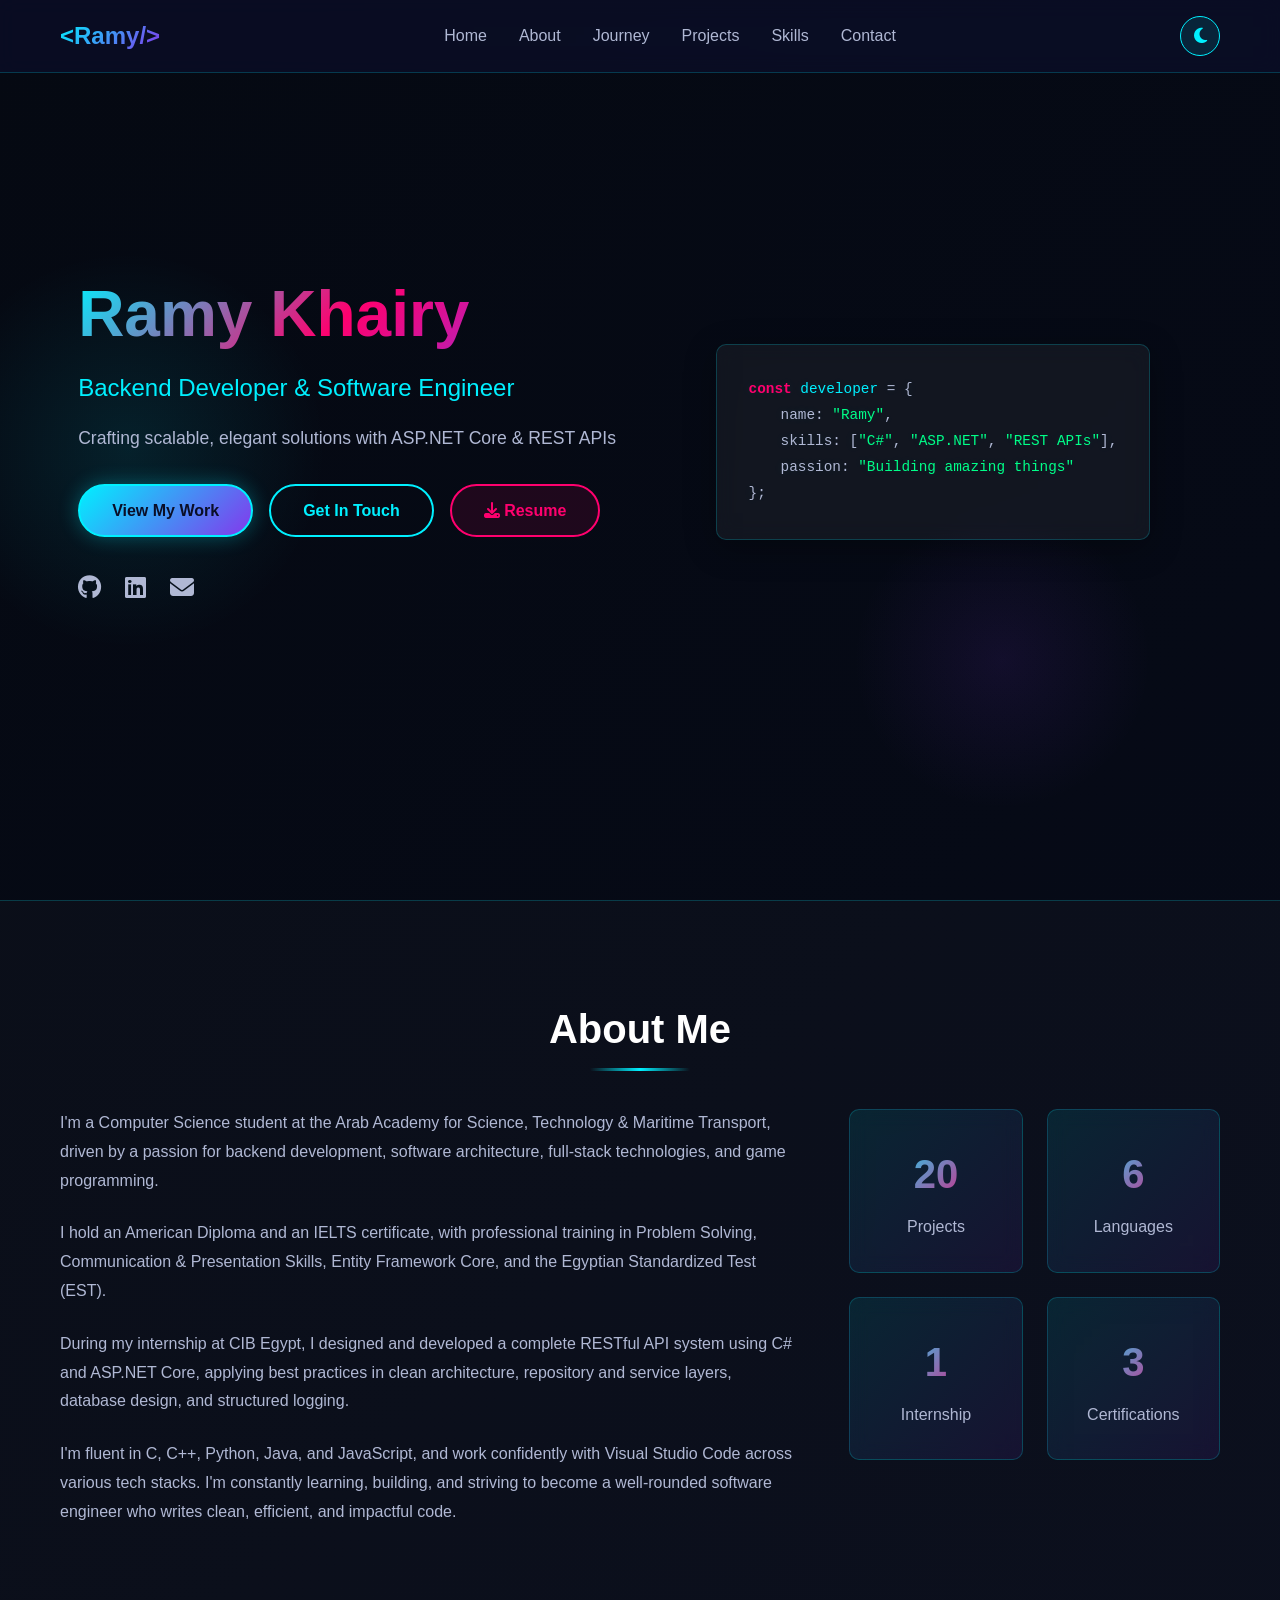
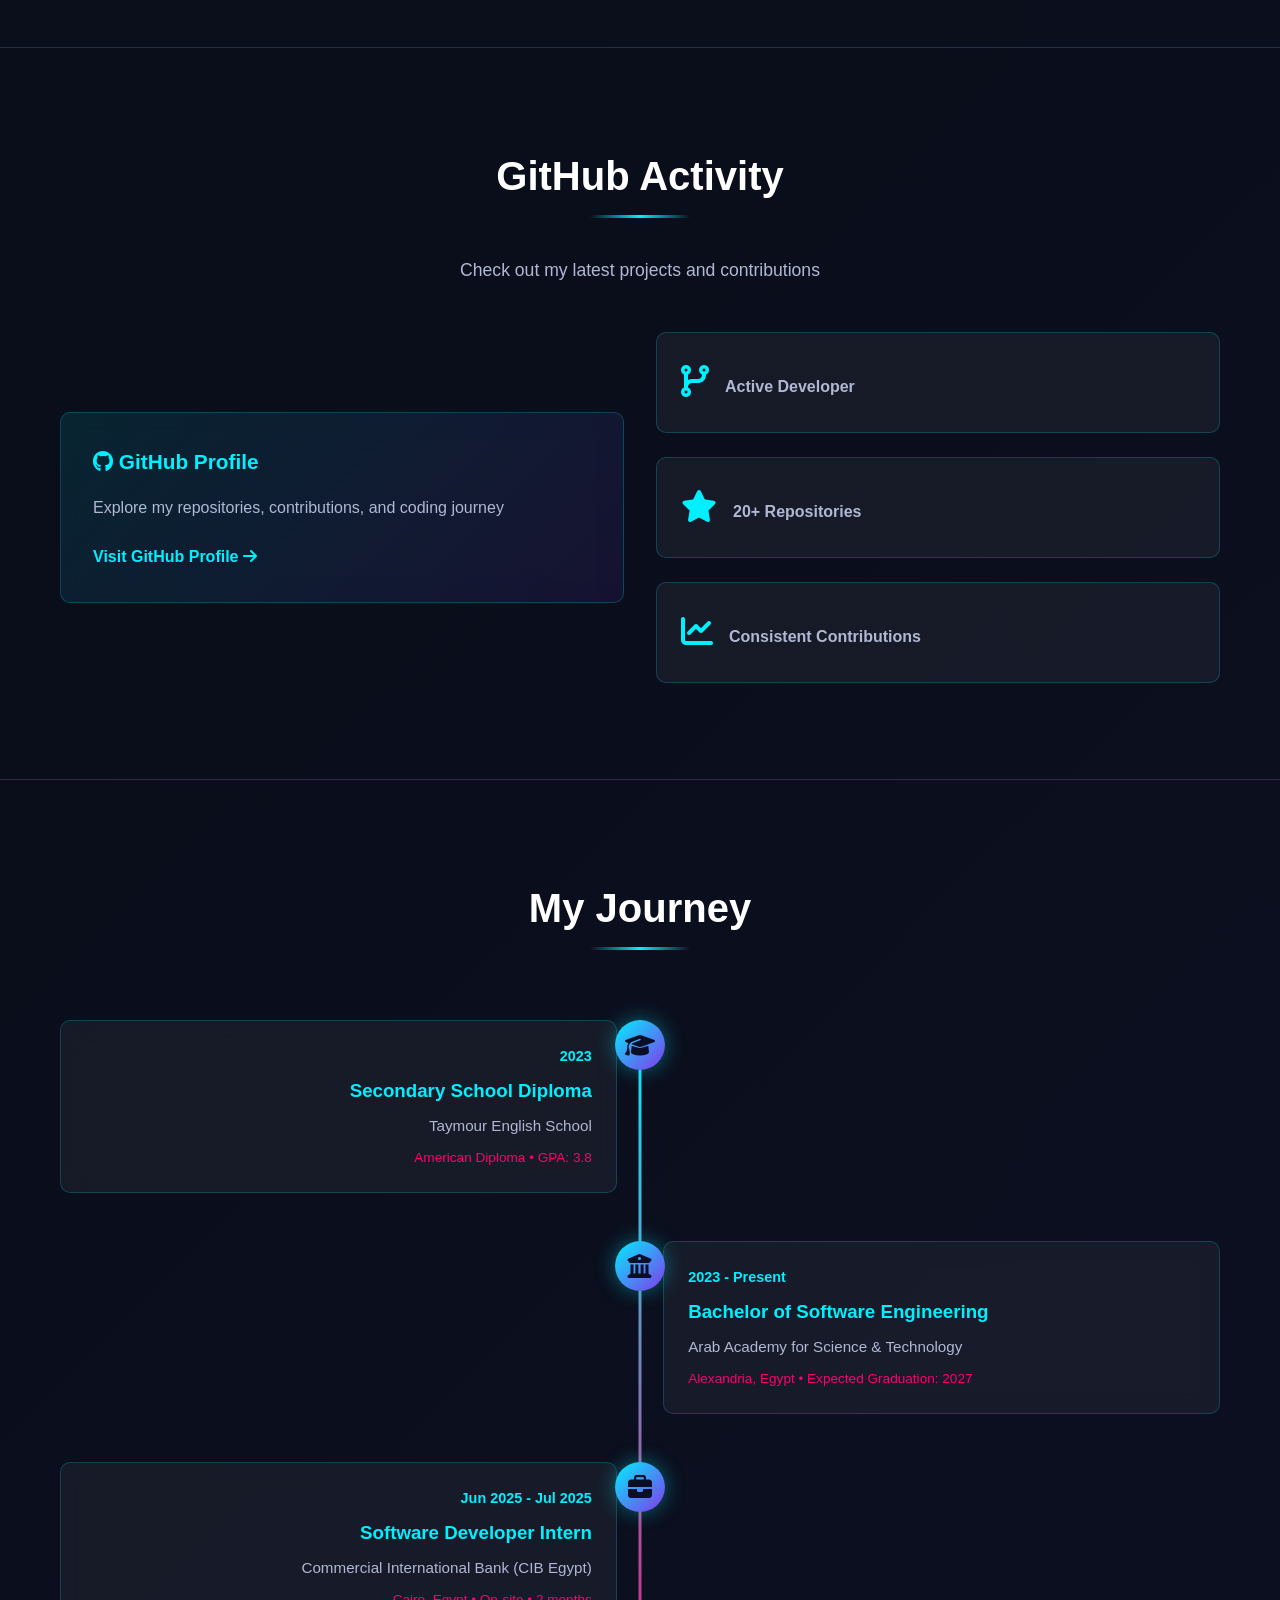
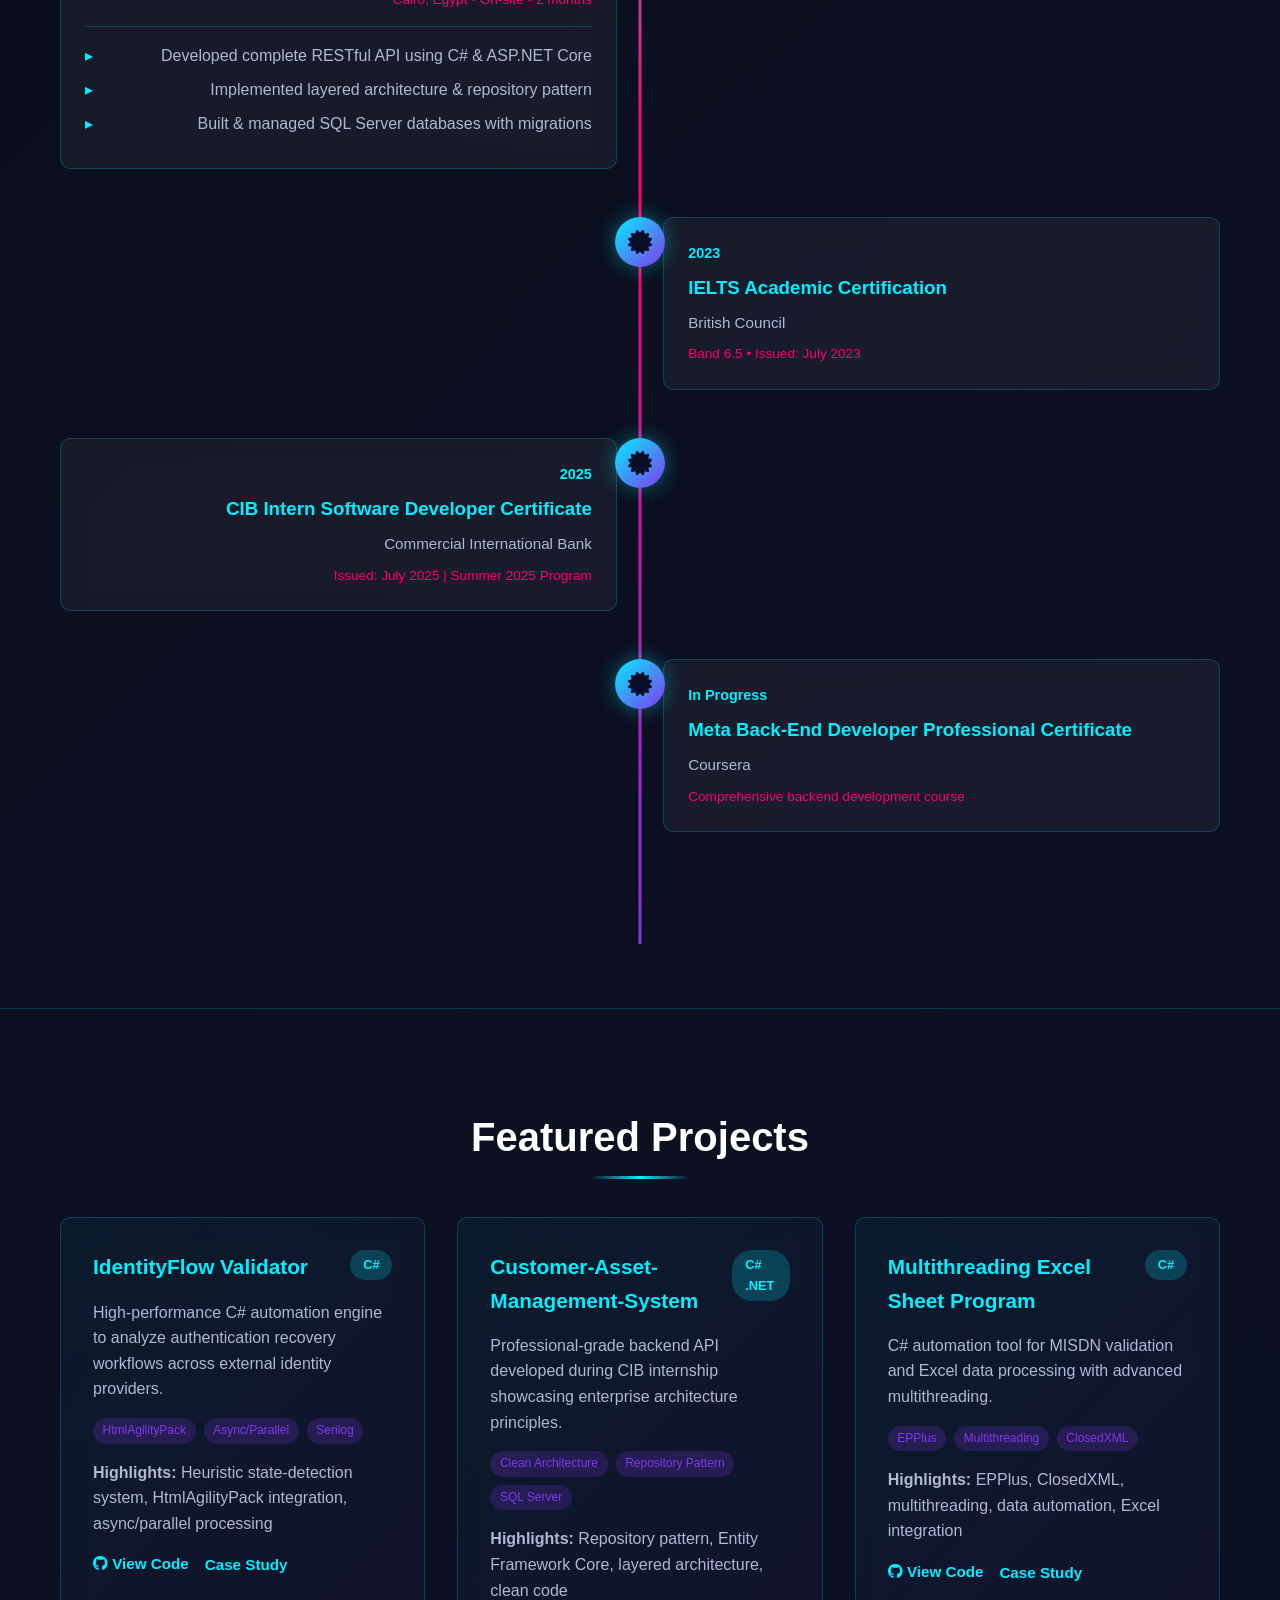
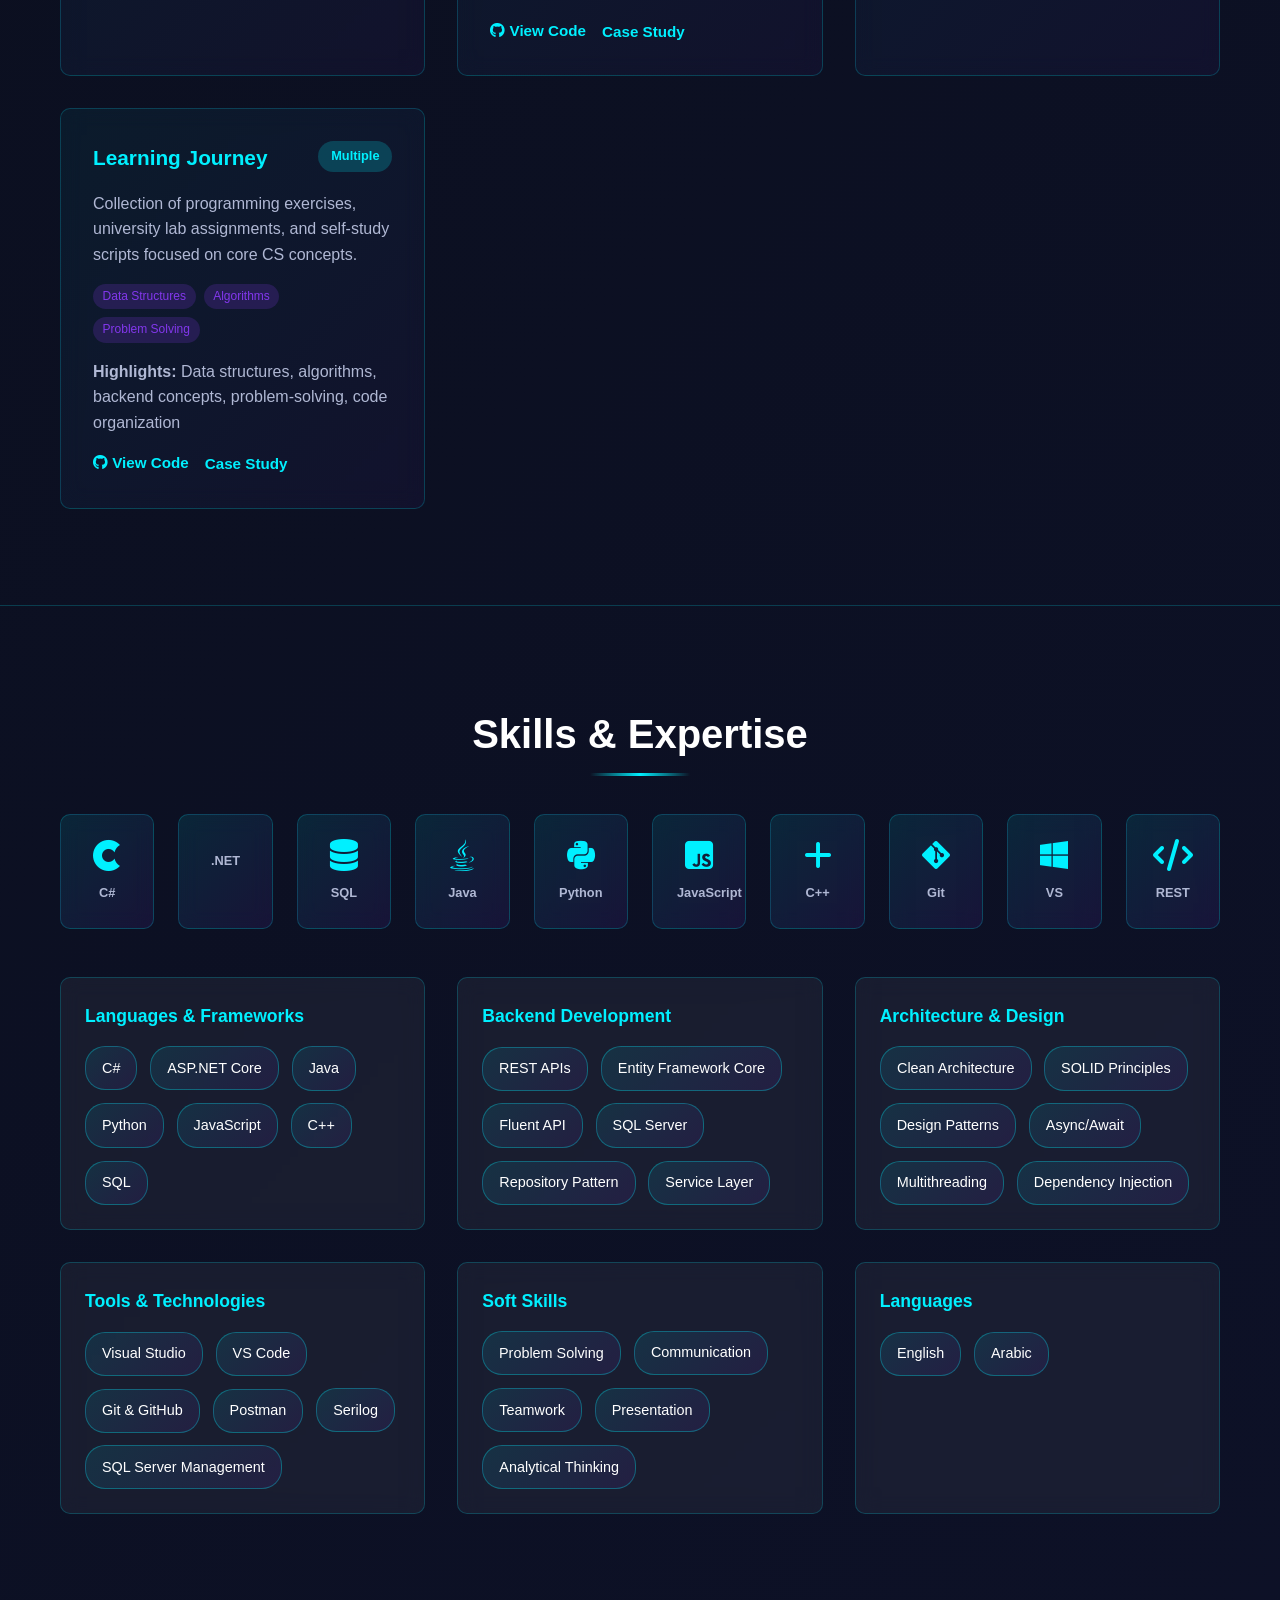
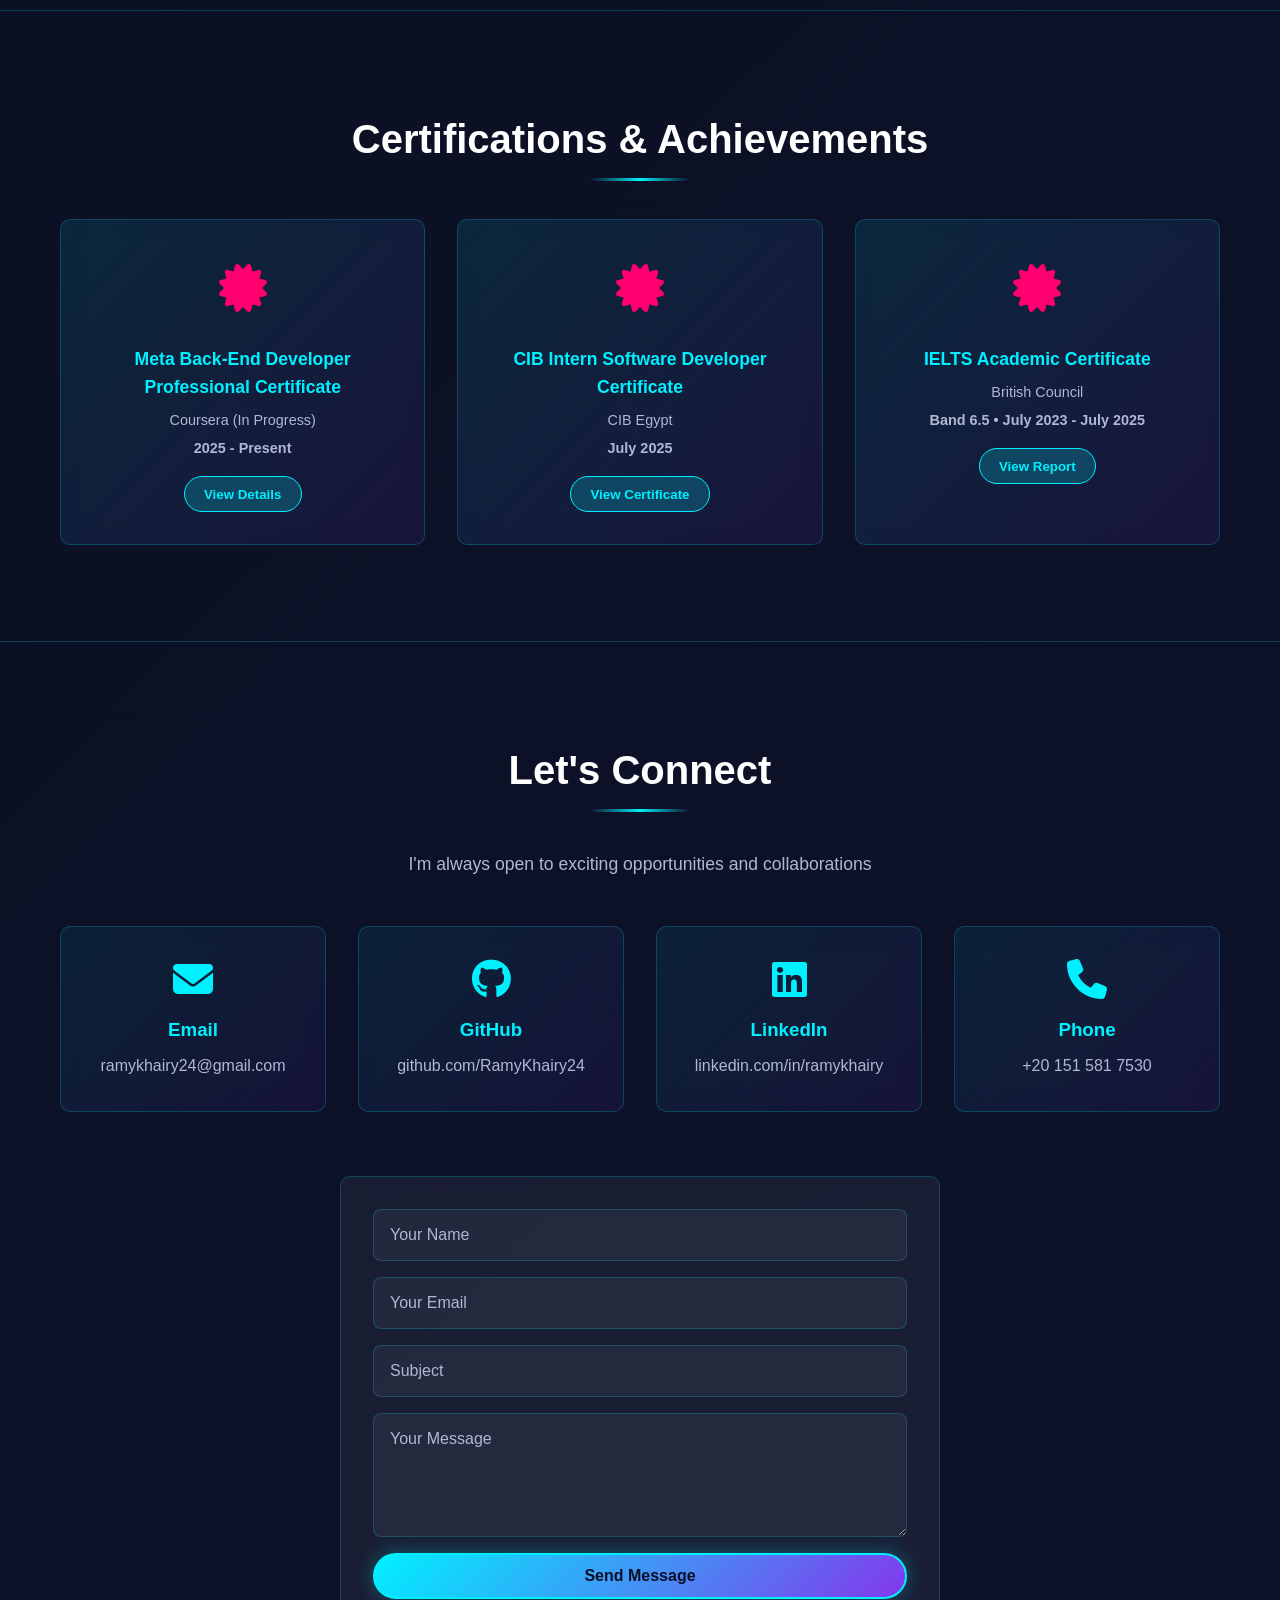
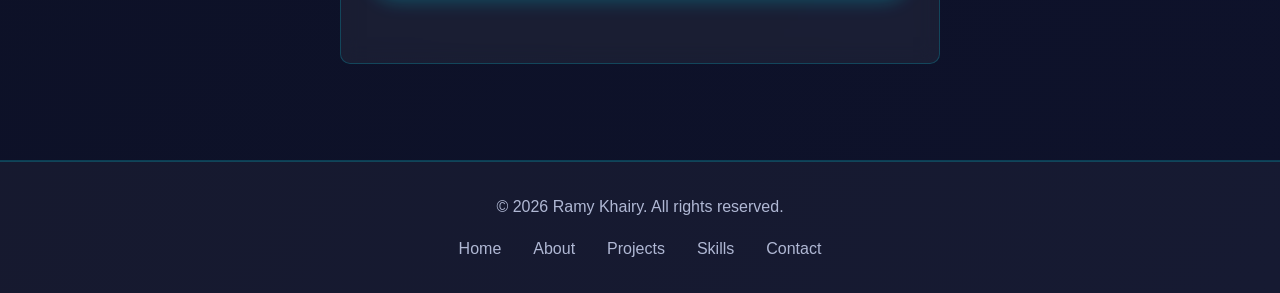
==== commit 9bf2d645: "Fit PDFs to modal width (#zoom=page-width)" ====
--- a/index.html
+++ b/index.html
@@ -501,7 +501,7 @@
                 <p><strong>Program:</strong> Summer 2025 Internship</p>
                 <p><strong>Description:</strong> Recognition for completing a 2-month internship program as a Software Developer, demonstrating proficiency in C#, ASP.NET Core, and REST API development.</p>
                 <div class="pdf-preview">
-                    <iframe src="Ramy Mahmoud - CIB Summer Internship 2025 Certificate.pdf" type="application/pdf"></iframe>
+                    <iframe src="Ramy Mahmoud - CIB Summer Internship 2025 Certificate.pdf#zoom=page-width" type="application/pdf"></iframe>
                 </div>
             </div>
         </div>
@@ -518,7 +518,7 @@
                 <p><strong>Expires:</strong> July 2025</p>
                 <p><strong>Description:</strong> International English Language Testing System (IELTS) certification demonstrating advanced English language proficiency.</p>
                 <div class="pdf-preview">
-                    <iframe src="IELTS Report.pdf" type="application/pdf"></iframe>
+                    <iframe src="IELTS Report.pdf#zoom=page-width" type="application/pdf"></iframe>
                 </div>
             </div>
         </div>
@@ -532,7 +532,7 @@
             <div class="cert-modal-body">
                 <p class="contact-subtitle">Preview of resume (view-only)</p>
                 <div class="pdf-preview">
-                    <iframe src="resume.pdf" type="application/pdf"></iframe>
+                    <iframe src="resume.pdf#zoom=page-width" type="application/pdf"></iframe>
                 </div>
             </div>
         </div>
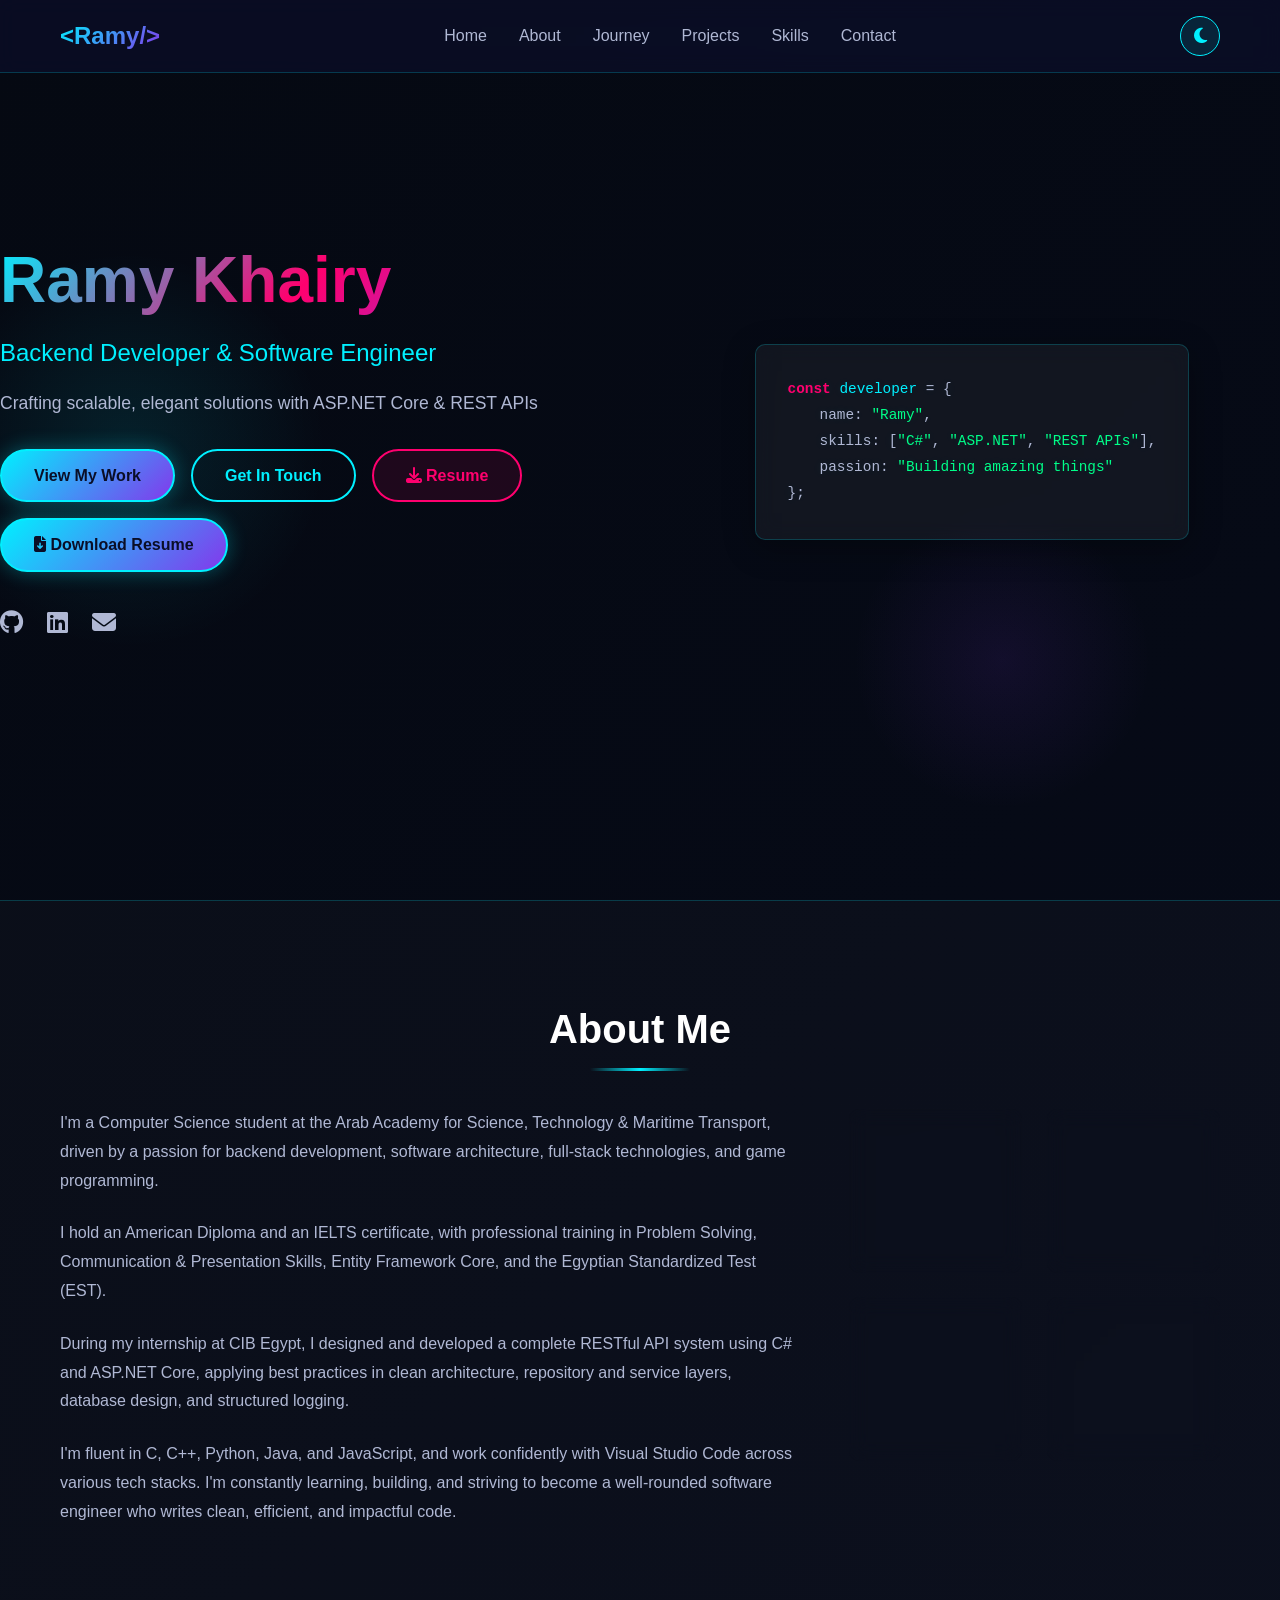
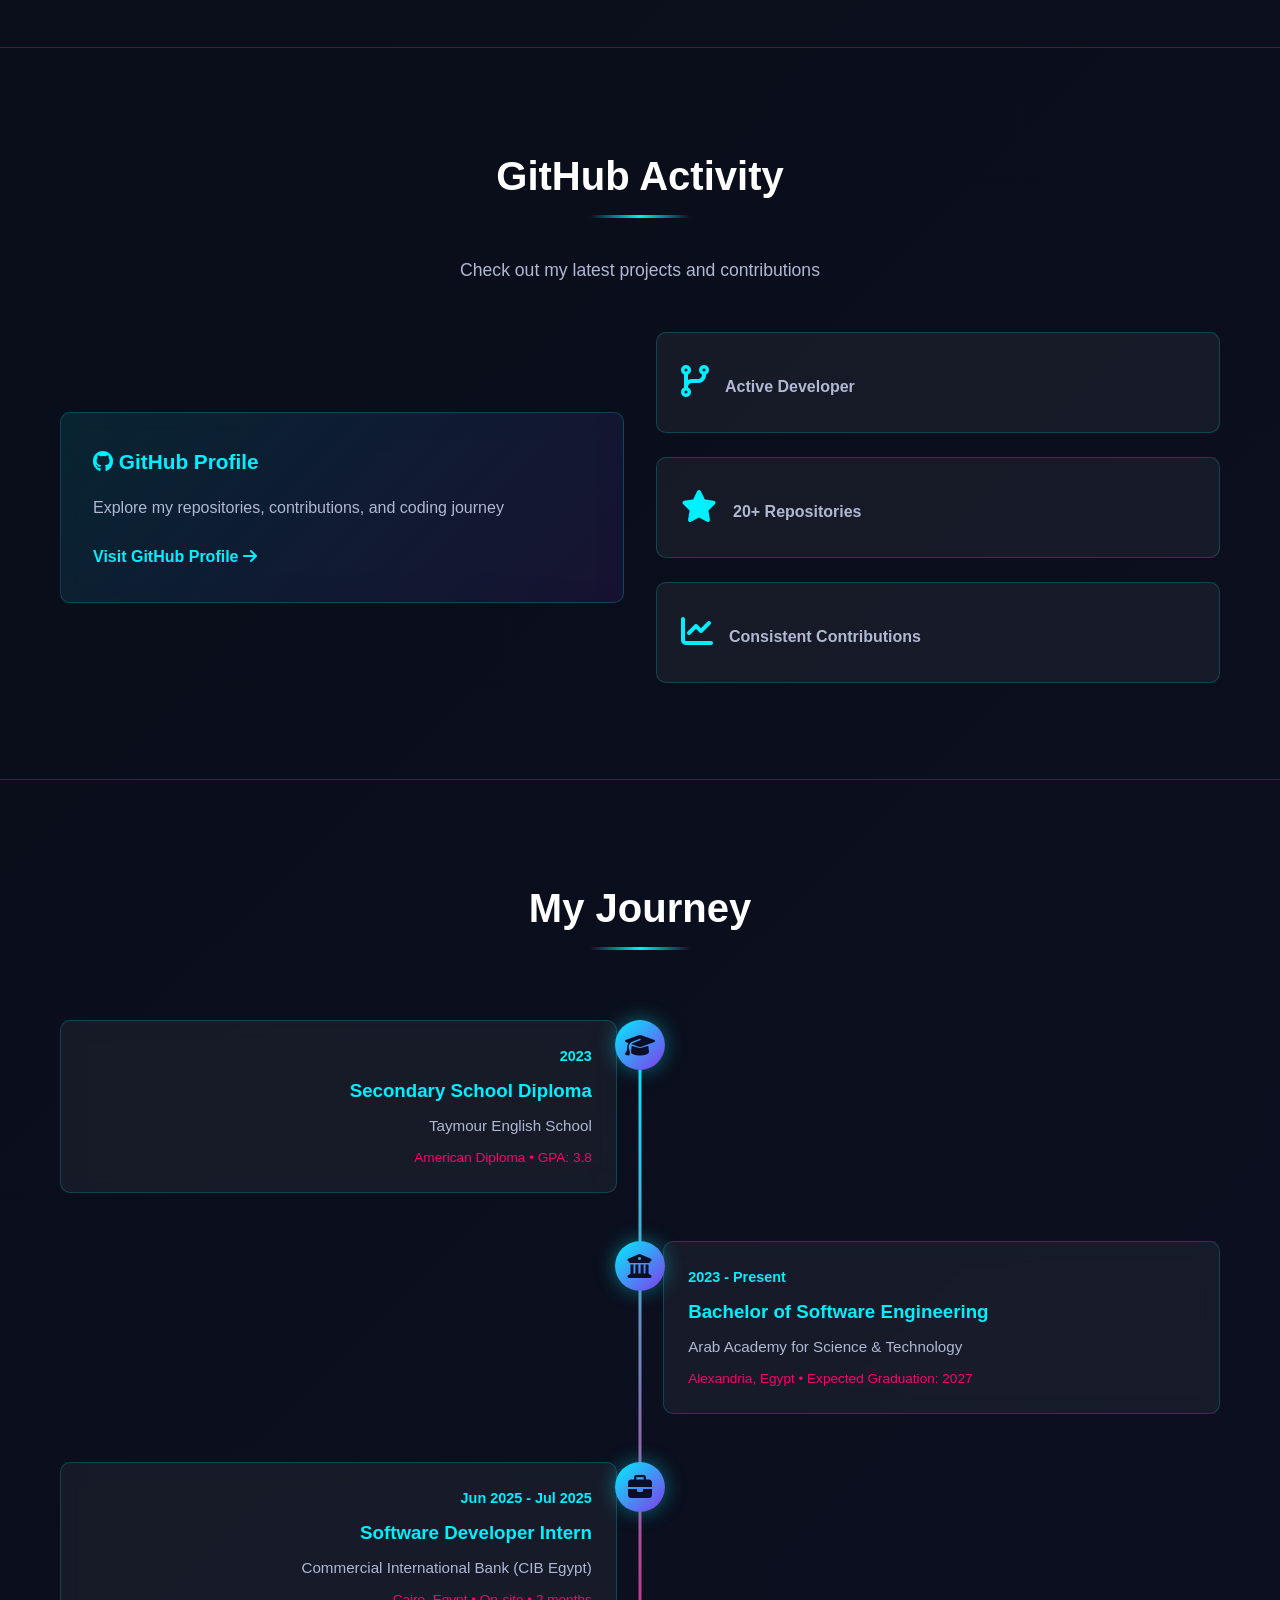
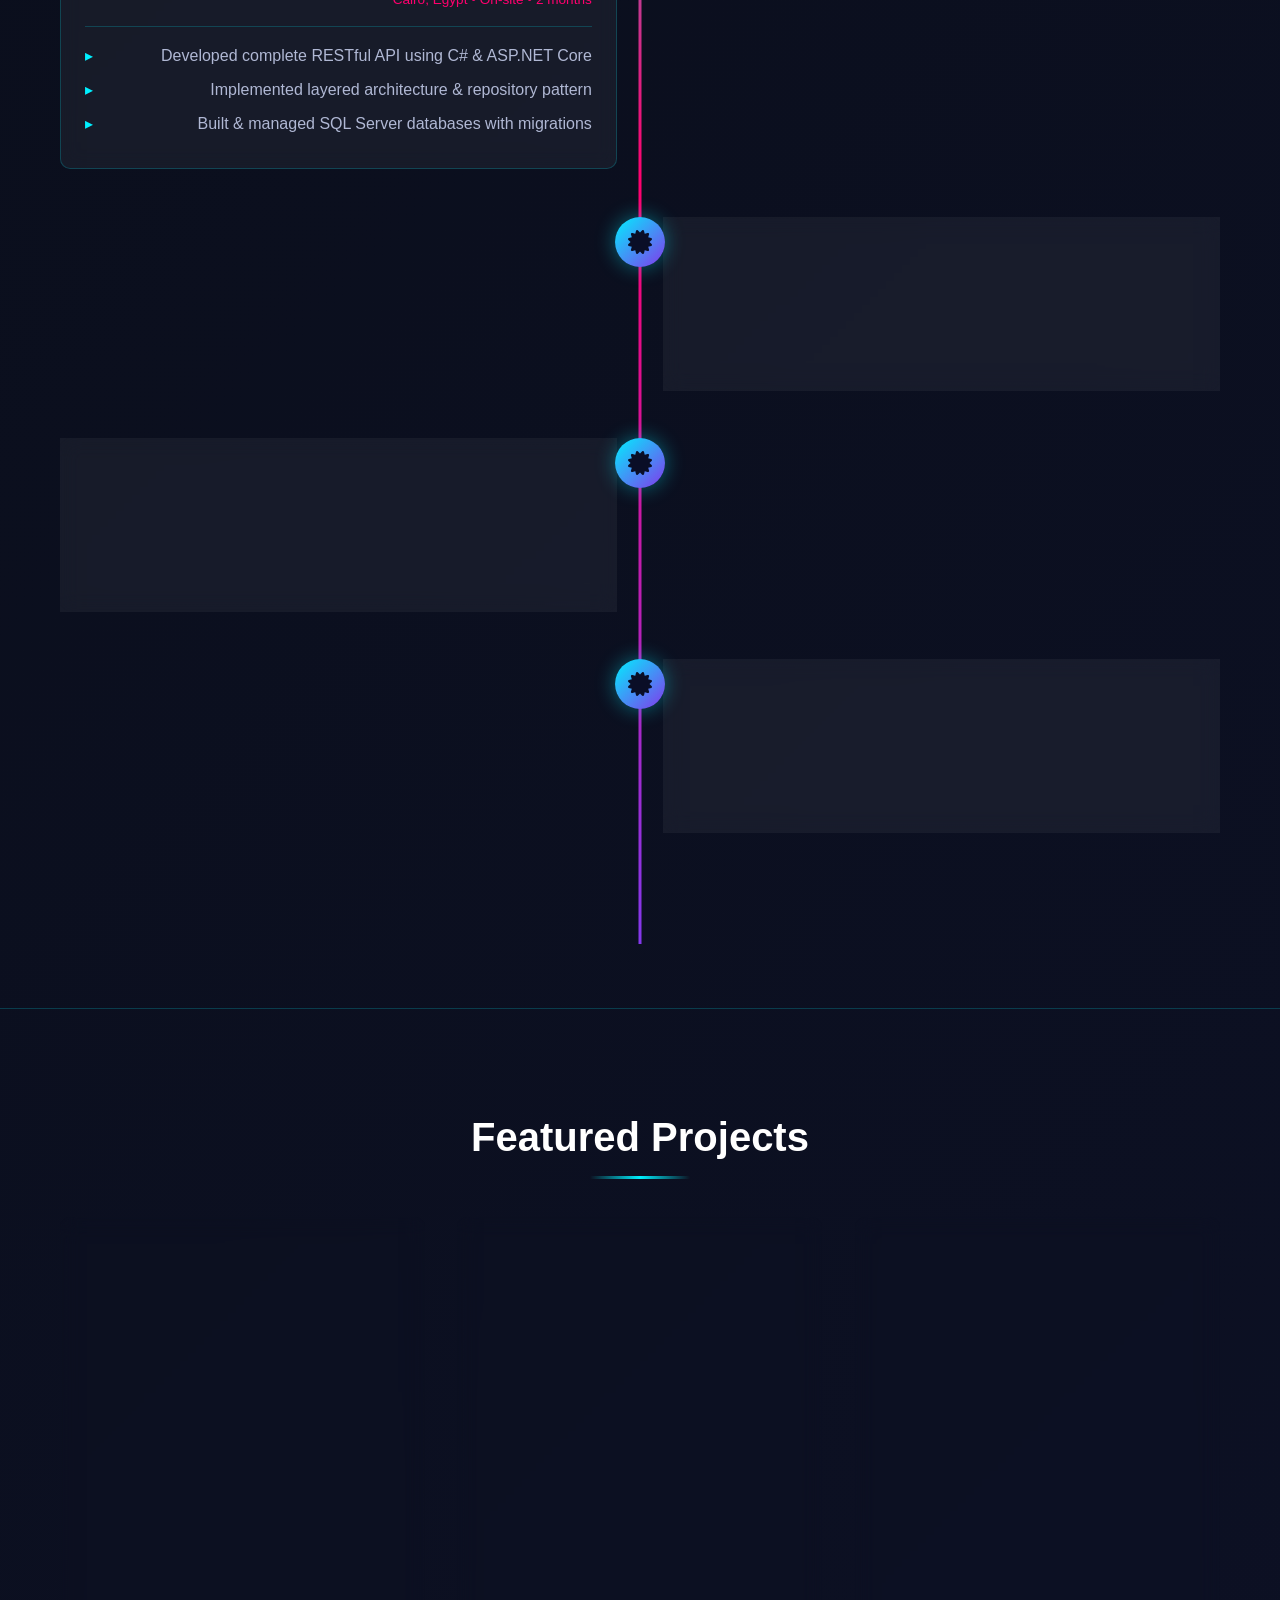
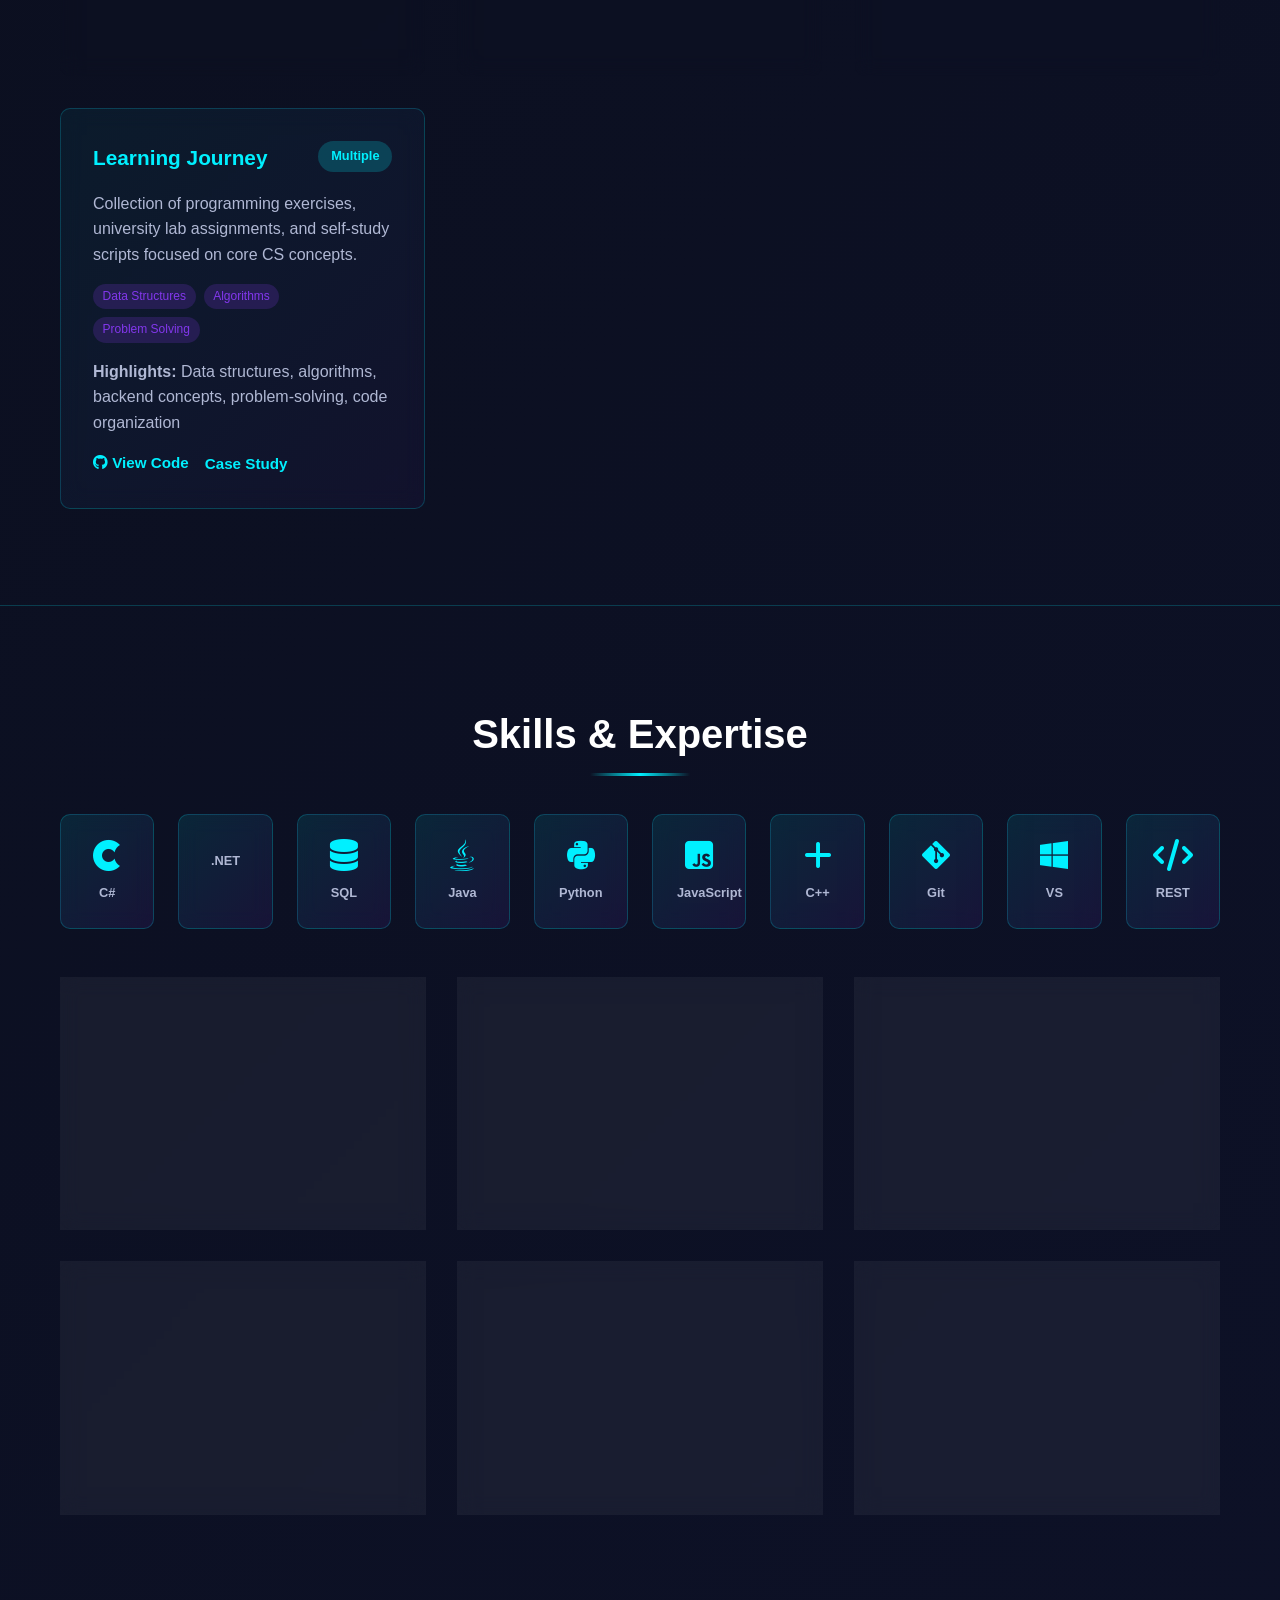
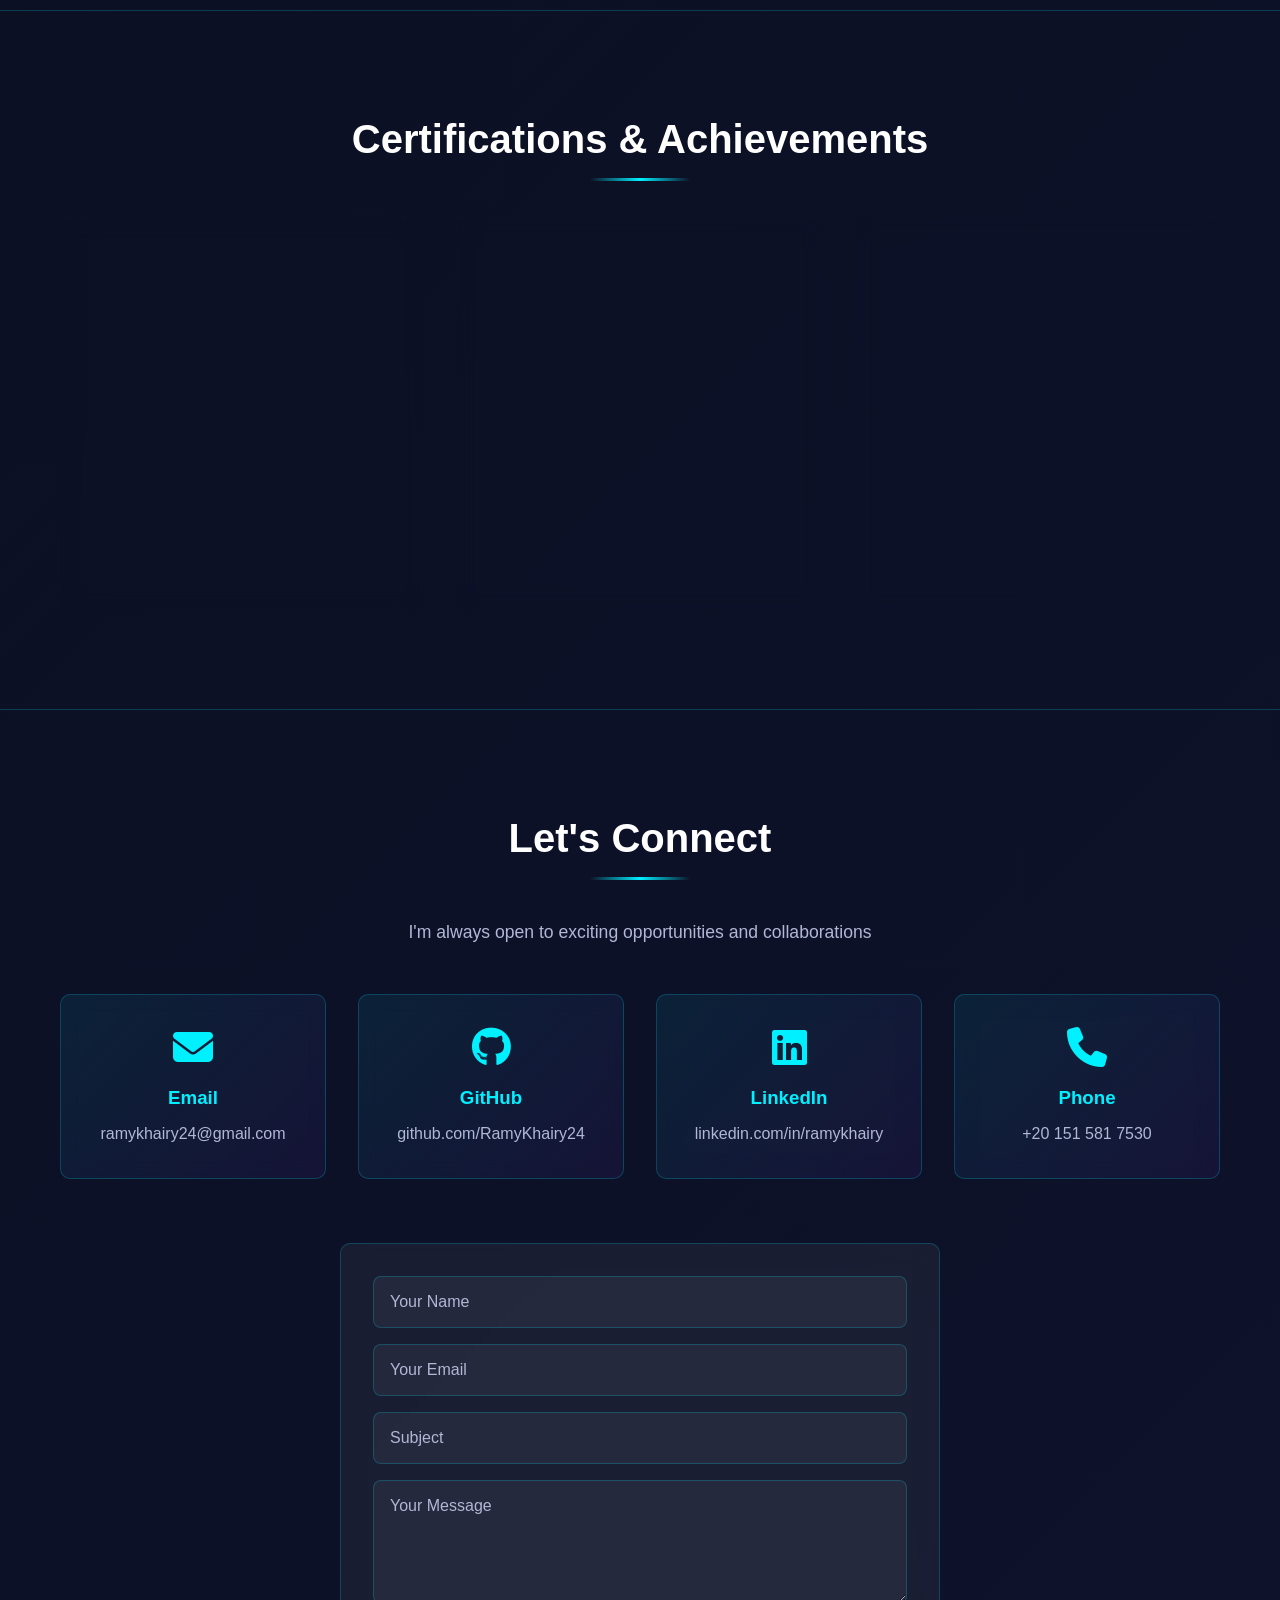
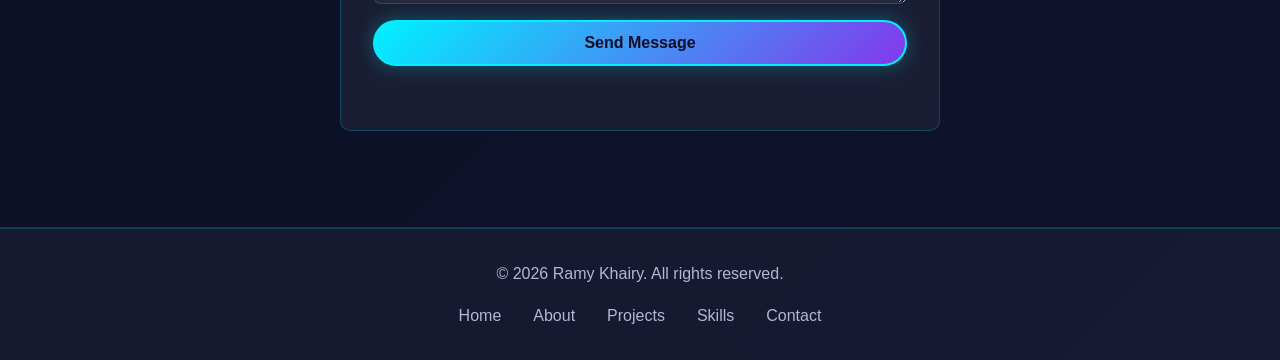
==== commit 41be2f81: "Make site mobile responsive; add PDF previews and download buttons" ====
--- a/index.html
+++ b/index.html
@@ -50,6 +50,9 @@
                     <a href="javascript:void(0)" class="btn btn-tertiary" id="resumeBtn">
                         <i class="fas fa-download"></i> Resume
                     </a>
+                    <a href="resume.pdf" download class="btn btn-primary" id="resumeDownload" onclick="event.stopPropagation()" target="_blank" rel="noopener">
+                        <i class="fas fa-file-download"></i> Download Resume
+                    </a>
                 </div>
                 <div class="hero-links">
                     <a href="https://github.com/RamyKhairy24" target="_blank" title="GitHub">
@@ -451,6 +454,7 @@
                     <p>Coursera (In Progress)</p>
                     <p class="cert-time">2025 - Present</p>
                     <button class="cert-preview-btn">View Details</button>
+                    <!-- No downloadable file for in-progress certificate -->
                 </div>
 
                 <div class="cert-card" data-cert="2">
@@ -461,6 +465,7 @@
                     <p>CIB Egypt</p>
                     <p class="cert-time">July 2025</p>
                     <button class="cert-preview-btn">View Certificate</button>
+                    <a href="Ramy Mahmoud - CIB Summer Internship 2025 Certificate.pdf" download class="cert-download-btn" onclick="event.stopPropagation()" target="_blank" rel="noopener">Download Certificate <i class="fas fa-download"></i></a>
                 </div>
 
                 <div class="cert-card" data-cert="3">
@@ -471,6 +476,7 @@
                     <p>British Council</p>
                     <p class="cert-time">Band 6.5 • July 2023 - July 2025</p>
                     <button class="cert-preview-btn">View Report</button>
+                    <a href="IELTS Report.pdf" download class="cert-download-btn" onclick="event.stopPropagation()" target="_blank" rel="noopener">Download Certificate <i class="fas fa-download"></i></a>
                 </div>
             </div>
         </div>
@@ -503,6 +509,7 @@
                 <div class="pdf-preview">
                     <iframe src="Ramy Mahmoud - CIB Summer Internship 2025 Certificate.pdf#zoom=page-width" type="application/pdf"></iframe>
                 </div>
+                <a href="Ramy Mahmoud - CIB Summer Internship 2025 Certificate.pdf" download class="cert-download-btn" target="_blank" rel="noopener">Download Certificate <i class="fas fa-download"></i></a>
             </div>
         </div>
     </div>
@@ -520,6 +527,7 @@
                 <div class="pdf-preview">
                     <iframe src="IELTS Report.pdf#zoom=page-width" type="application/pdf"></iframe>
                 </div>
+                <a href="IELTS Report.pdf" download class="cert-download-btn" target="_blank" rel="noopener">Download Certificate <i class="fas fa-download"></i></a>
             </div>
         </div>
     </div>
@@ -534,6 +542,7 @@
                 <div class="pdf-preview">
                     <iframe src="resume.pdf#zoom=page-width" type="application/pdf"></iframe>
                 </div>
+                <a href="resume.pdf" download class="cert-download-btn" target="_blank" rel="noopener">Download Resume <i class="fas fa-download"></i></a>
             </div>
         </div>
     </div>
--- a/Styles.css
+++ b/Styles.css
@@ -275,6 +275,16 @@
     text-decoration: none;
     display: inline-block;
     transition: all 0.3s ease;
+}
+
+/* Improve touch targets on mobile devices */
+@media (max-width: 768px) {
+    .btn {
+        padding: 12px 20px;
+        min-height: 44px; /* recommended minimum touch target */
+        font-size: 1rem;
+        border-radius: 12px;
+    }
 }
 
 .btn-primary {
@@ -1382,6 +1392,46 @@
         font-size: 1rem;
     }
 
+    /* Mobile adjustments: reduce large hero fonts and ensure theme toggle is visible */
+    .nav-menu {
+        display: none; /* hide large menu on narrow screens */
+    }
+
+    .theme-toggle {
+        display: flex !important;
+        position: relative;
+        z-index: 1002;
+        margin-left: auto;
+    }
+
+    .hero-text h1,
+    .hero-title {
+        font-size: 2rem;
+        line-height: 1.1;
+    }
+
+    .hero-subtitle {
+        font-size: 1rem;
+    }
+
+    .hero-description {
+        font-size: 0.95rem;
+    }
+
+    /* Extra-small phones */
+    @media (max-width: 420px) {
+        .hero-text h1,
+        .hero-title {
+            font-size: 1.7rem;
+        }
+        .hero-subtitle {
+            font-size: 0.95rem;
+        }
+        .hero-description {
+            font-size: 0.9rem;
+        }
+    }
+
     /* Remove large background decorations on small screens to prevent overflow/zoom */
     .hero::before,
     .hero::after {
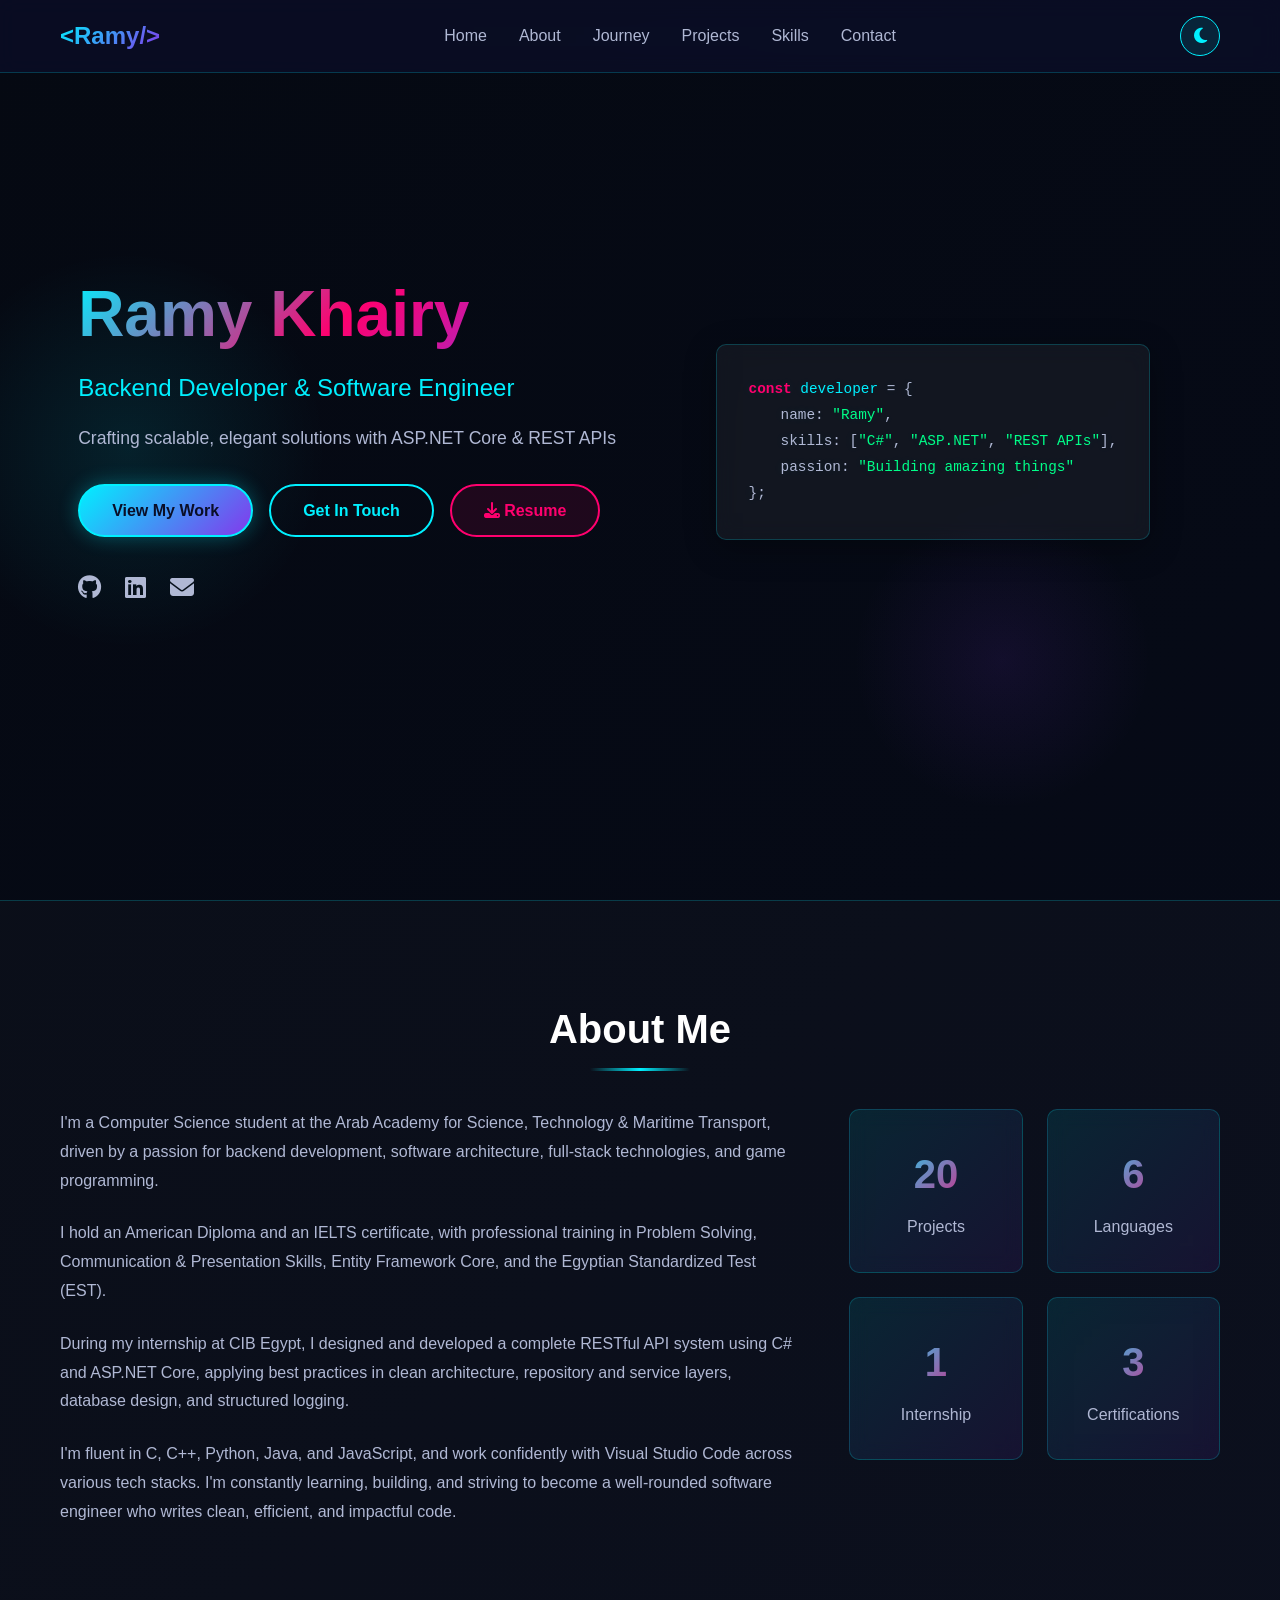
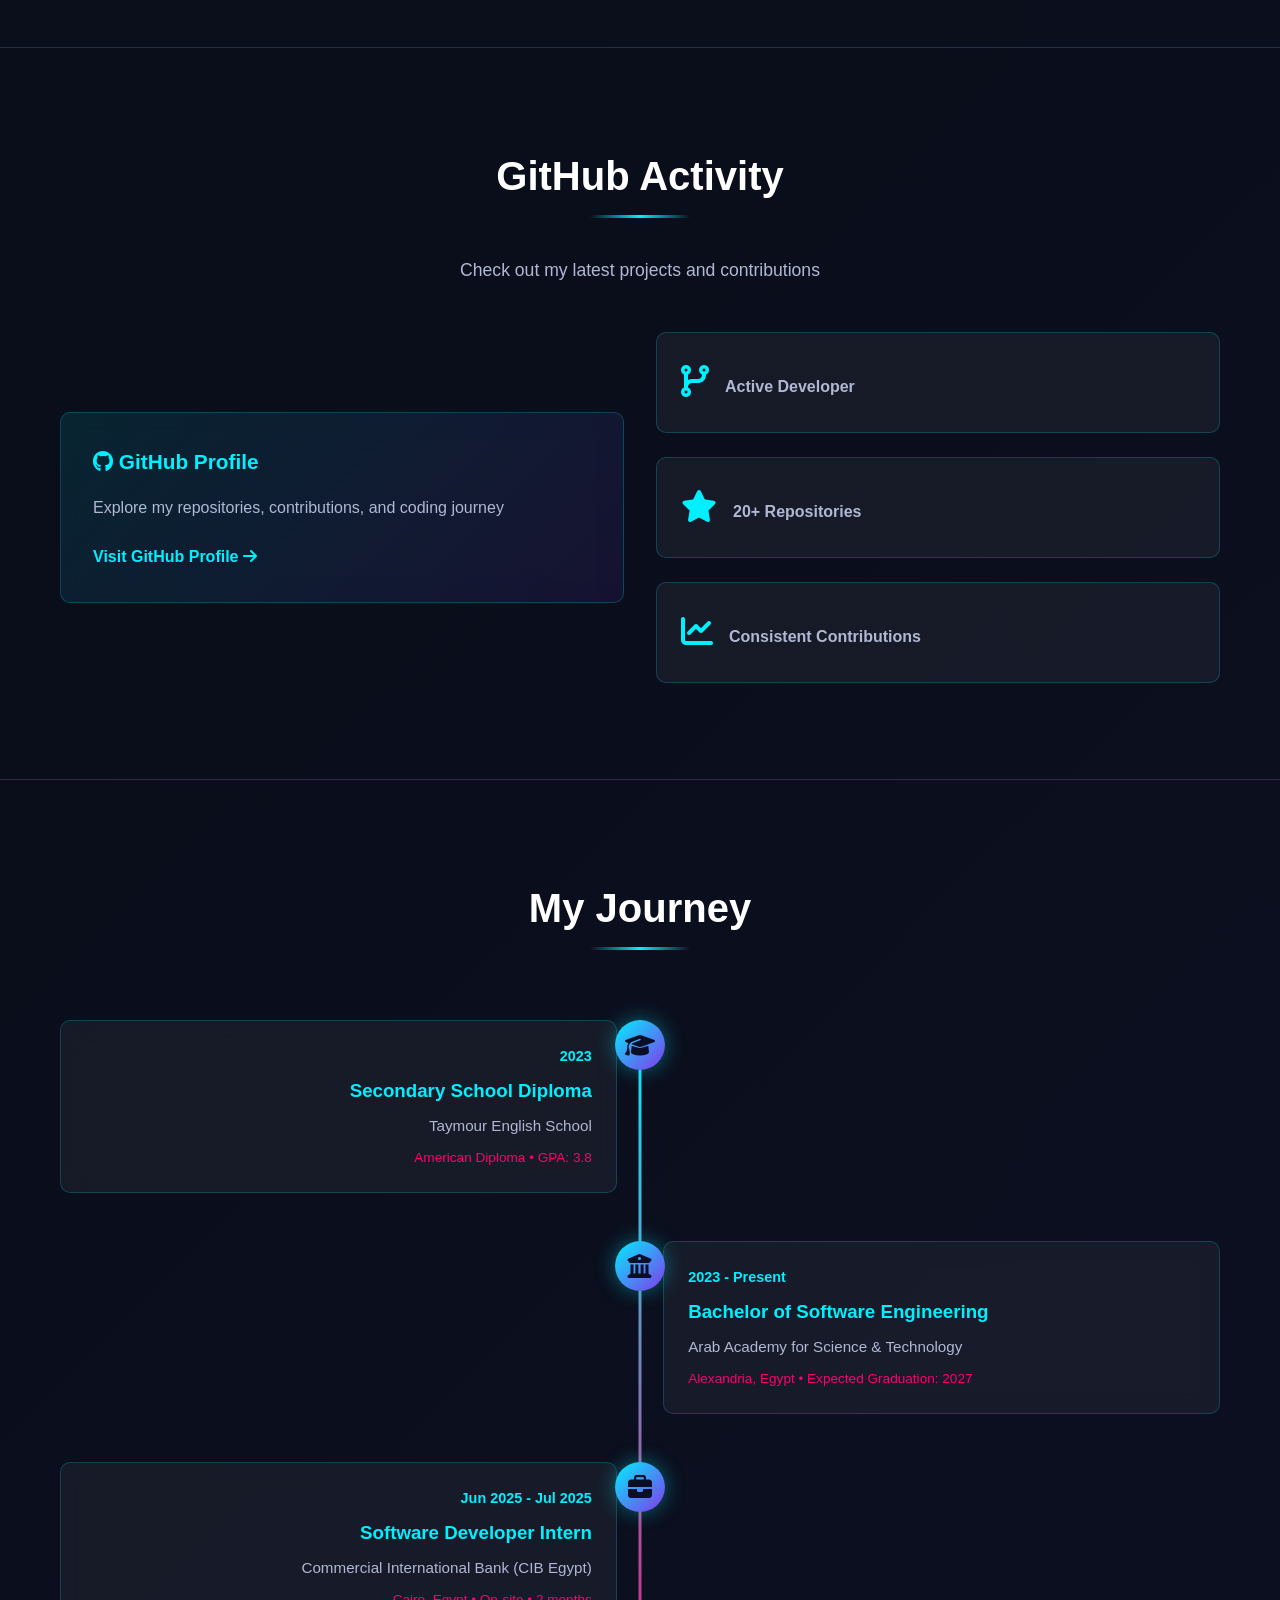
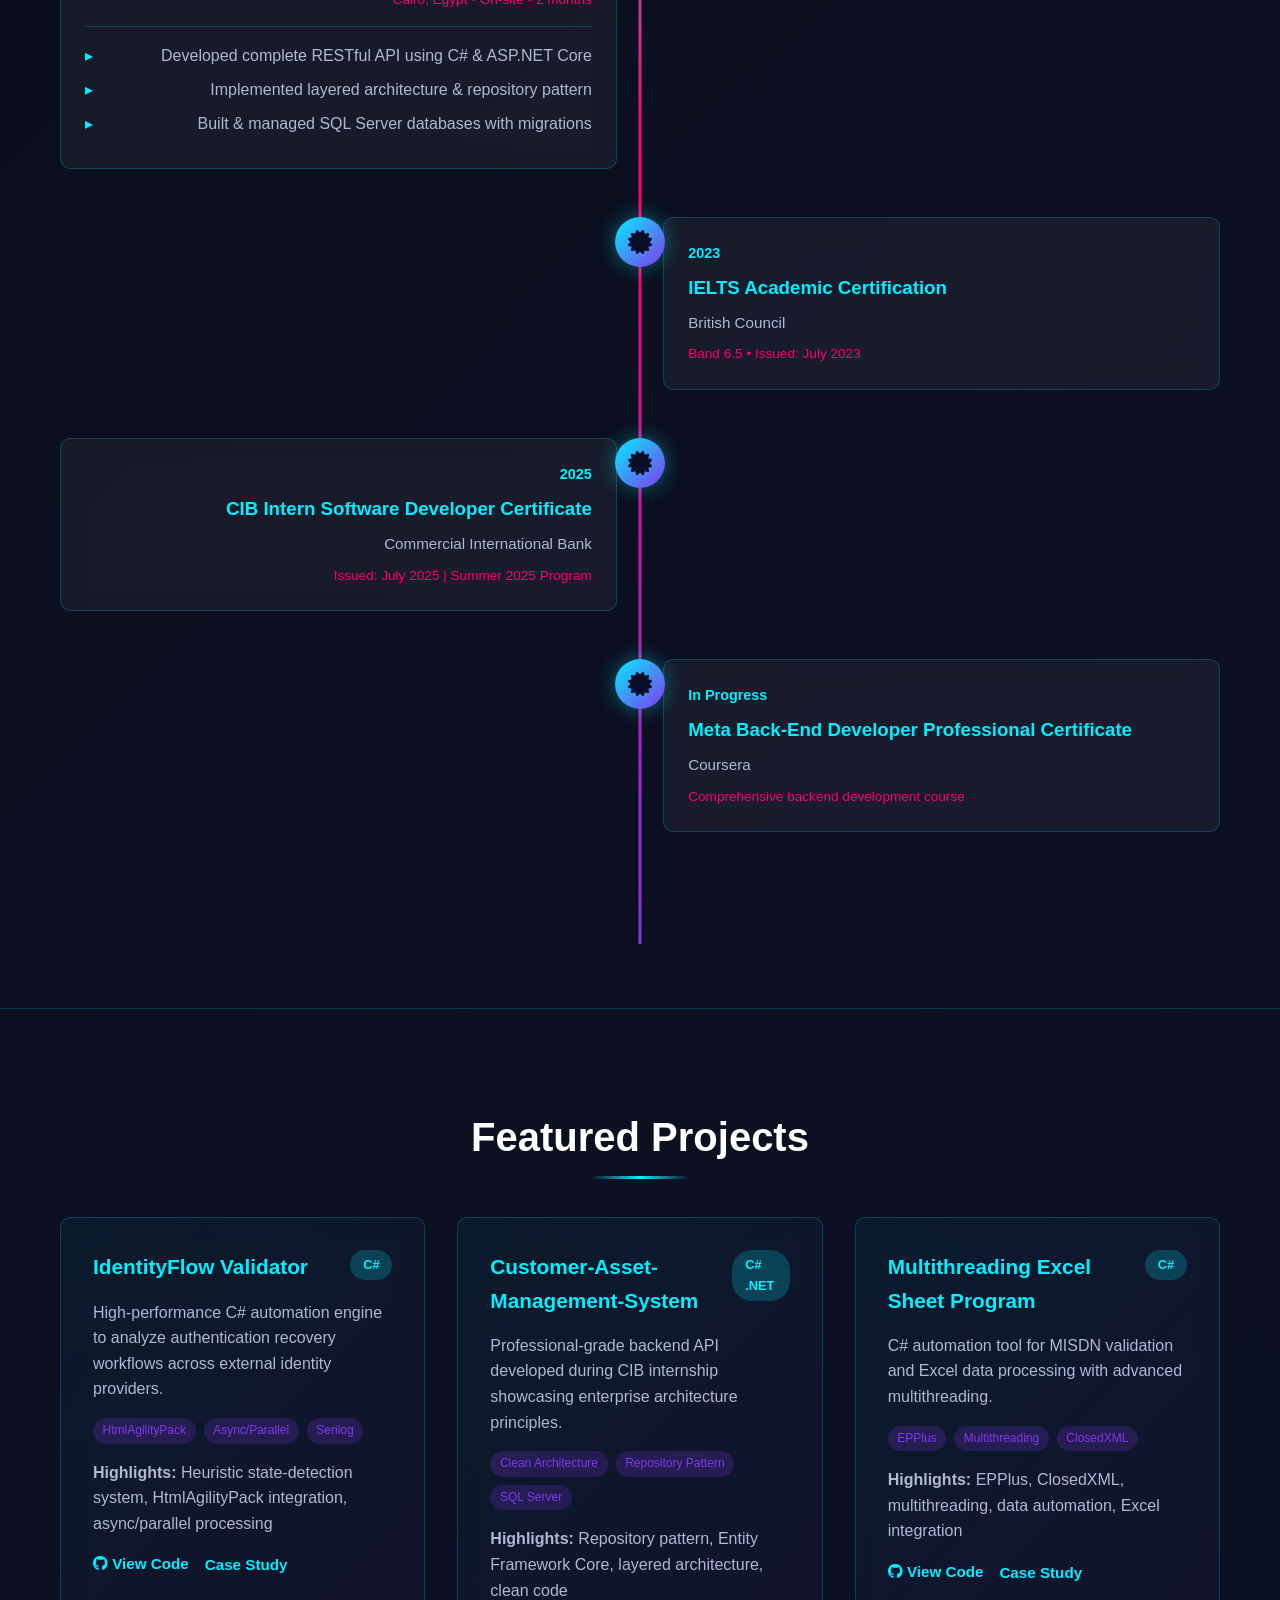
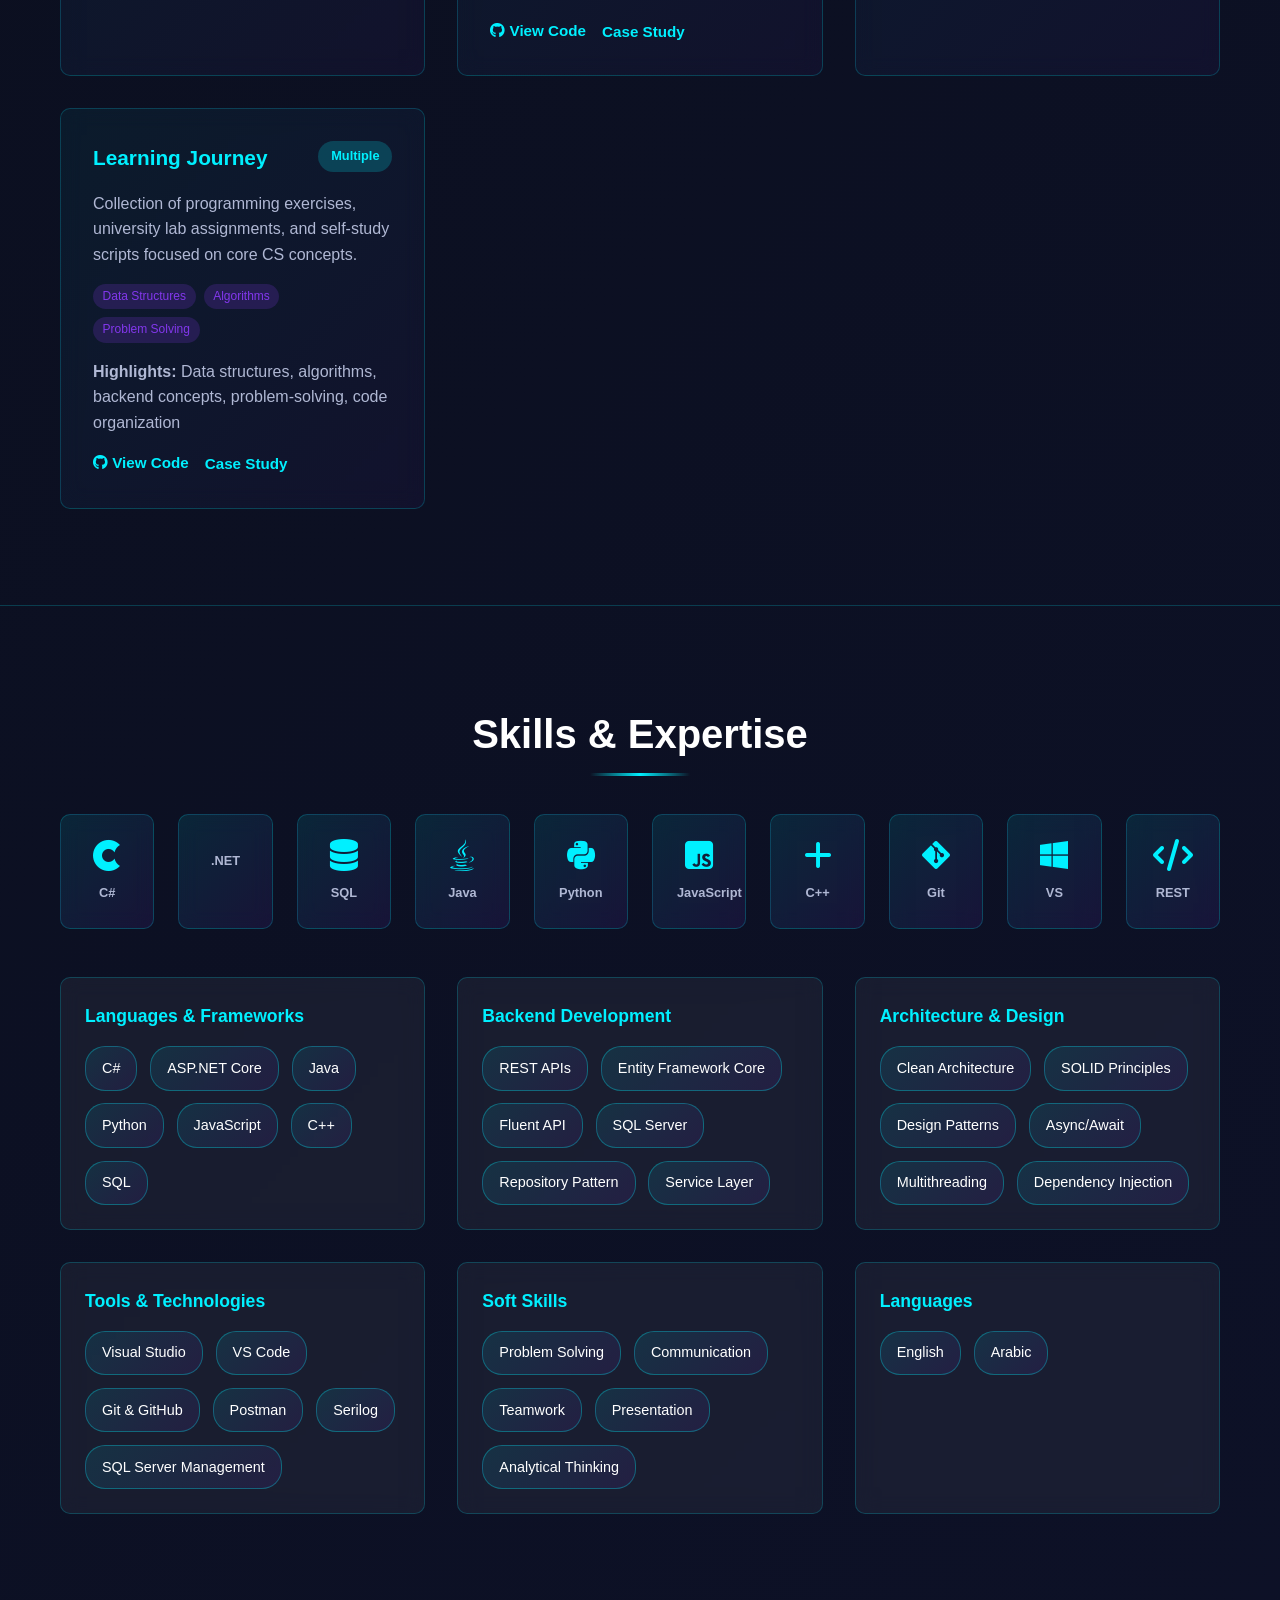
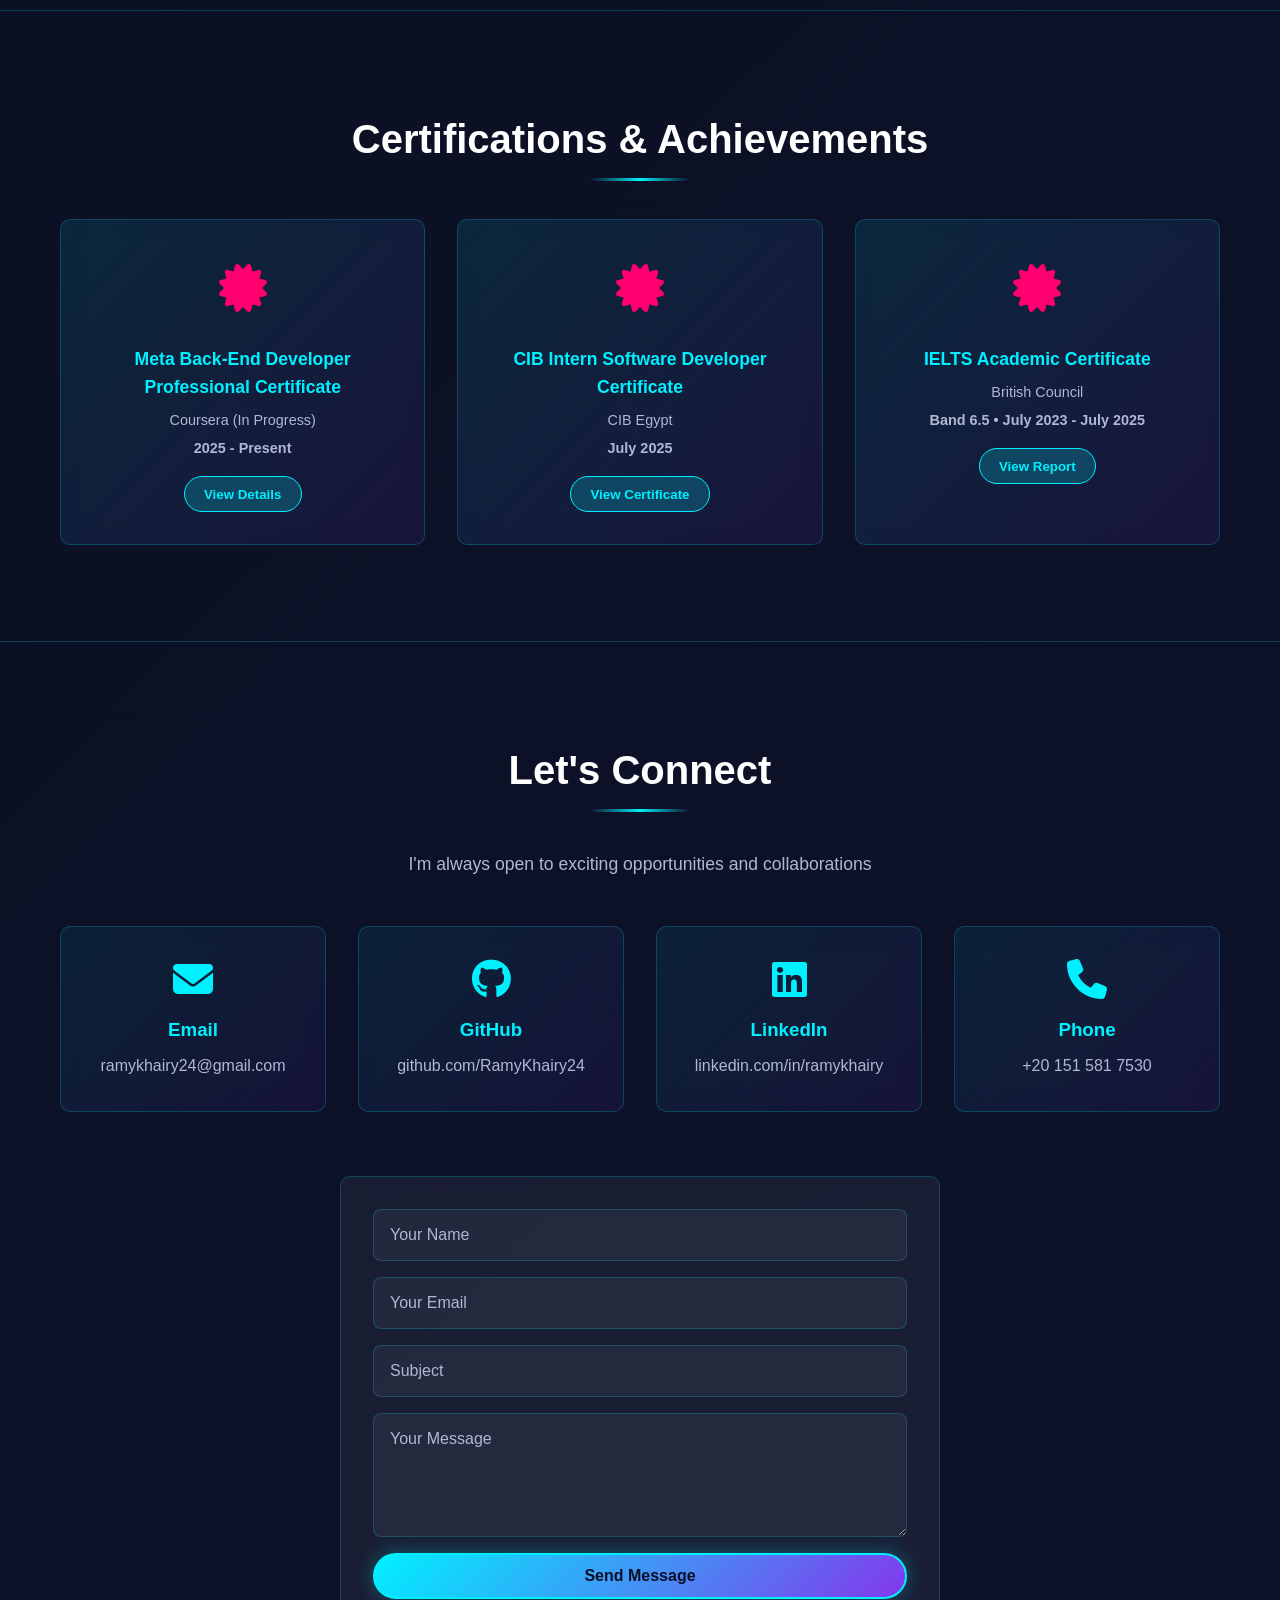
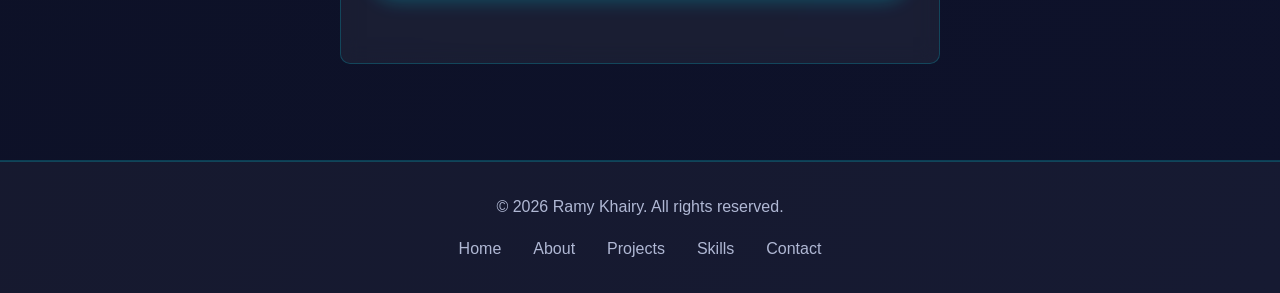
==== commit 6cf60180: "Keep downloads inside modal previews only" ====
--- a/index.html
+++ b/index.html
@@ -50,9 +50,7 @@
                     <a href="javascript:void(0)" class="btn btn-tertiary" id="resumeBtn">
                         <i class="fas fa-download"></i> Resume
                     </a>
-                    <a href="resume.pdf" download class="btn btn-primary" id="resumeDownload" onclick="event.stopPropagation()" target="_blank" rel="noopener">
-                        <i class="fas fa-file-download"></i> Download Resume
-                    </a>
+                    
                 </div>
                 <div class="hero-links">
                     <a href="https://github.com/RamyKhairy24" target="_blank" title="GitHub">
@@ -465,7 +463,6 @@
                     <p>CIB Egypt</p>
                     <p class="cert-time">July 2025</p>
                     <button class="cert-preview-btn">View Certificate</button>
-                    <a href="Ramy Mahmoud - CIB Summer Internship 2025 Certificate.pdf" download class="cert-download-btn" onclick="event.stopPropagation()" target="_blank" rel="noopener">Download Certificate <i class="fas fa-download"></i></a>
                 </div>
 
                 <div class="cert-card" data-cert="3">
@@ -476,7 +473,6 @@
                     <p>British Council</p>
                     <p class="cert-time">Band 6.5 • July 2023 - July 2025</p>
                     <button class="cert-preview-btn">View Report</button>
-                    <a href="IELTS Report.pdf" download class="cert-download-btn" onclick="event.stopPropagation()" target="_blank" rel="noopener">Download Certificate <i class="fas fa-download"></i></a>
                 </div>
             </div>
         </div>
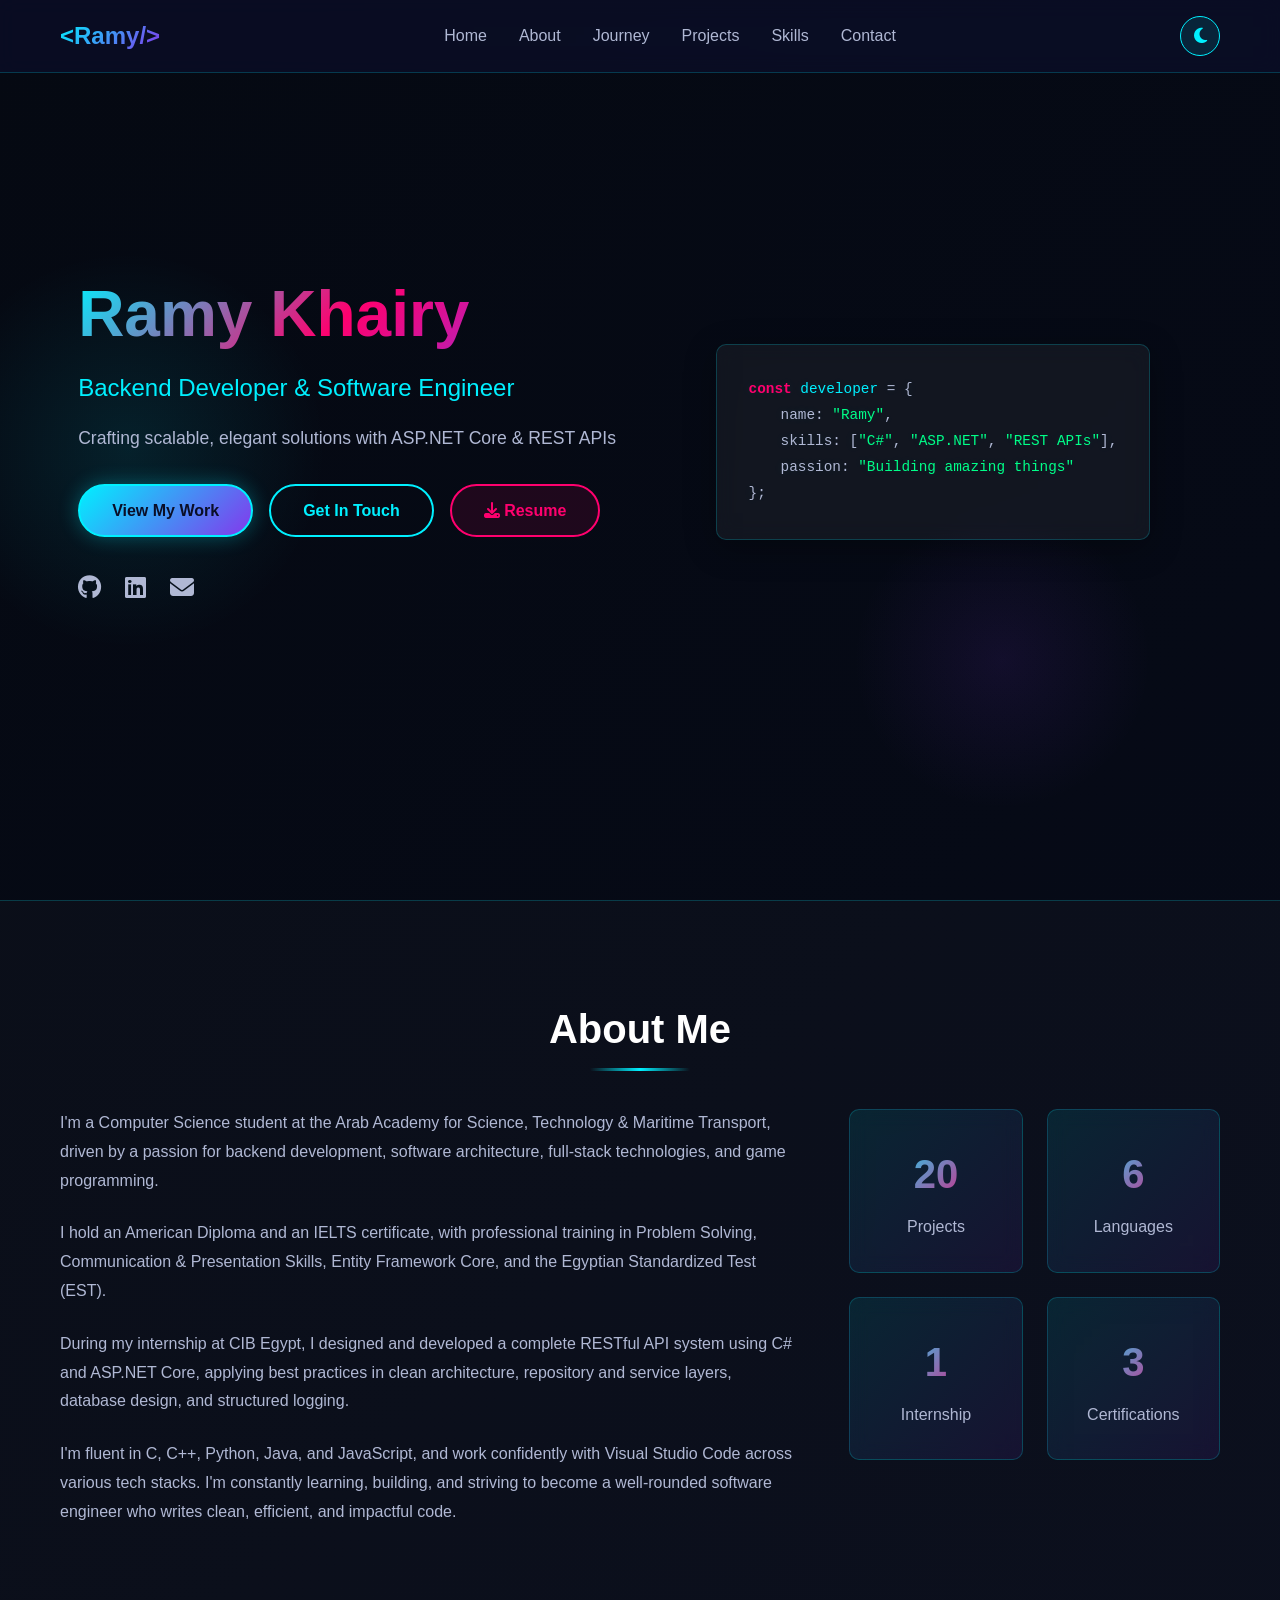
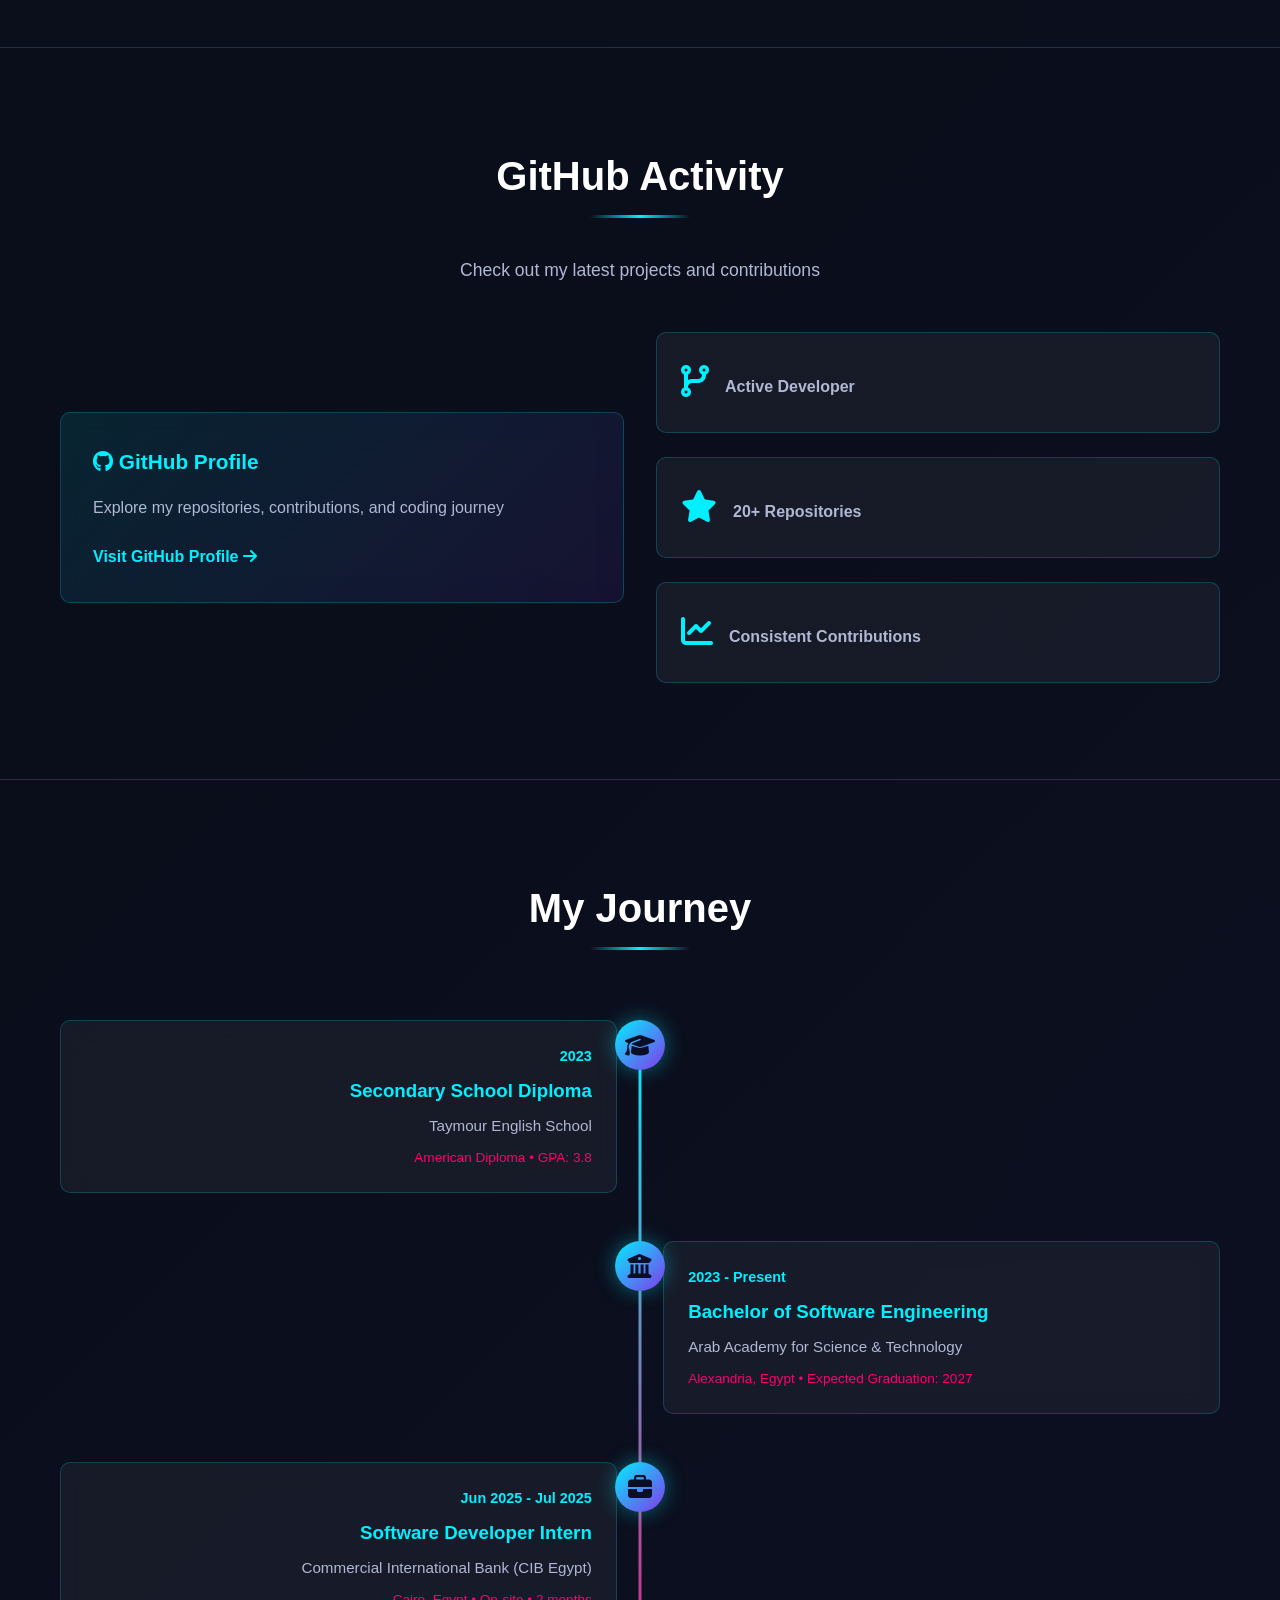
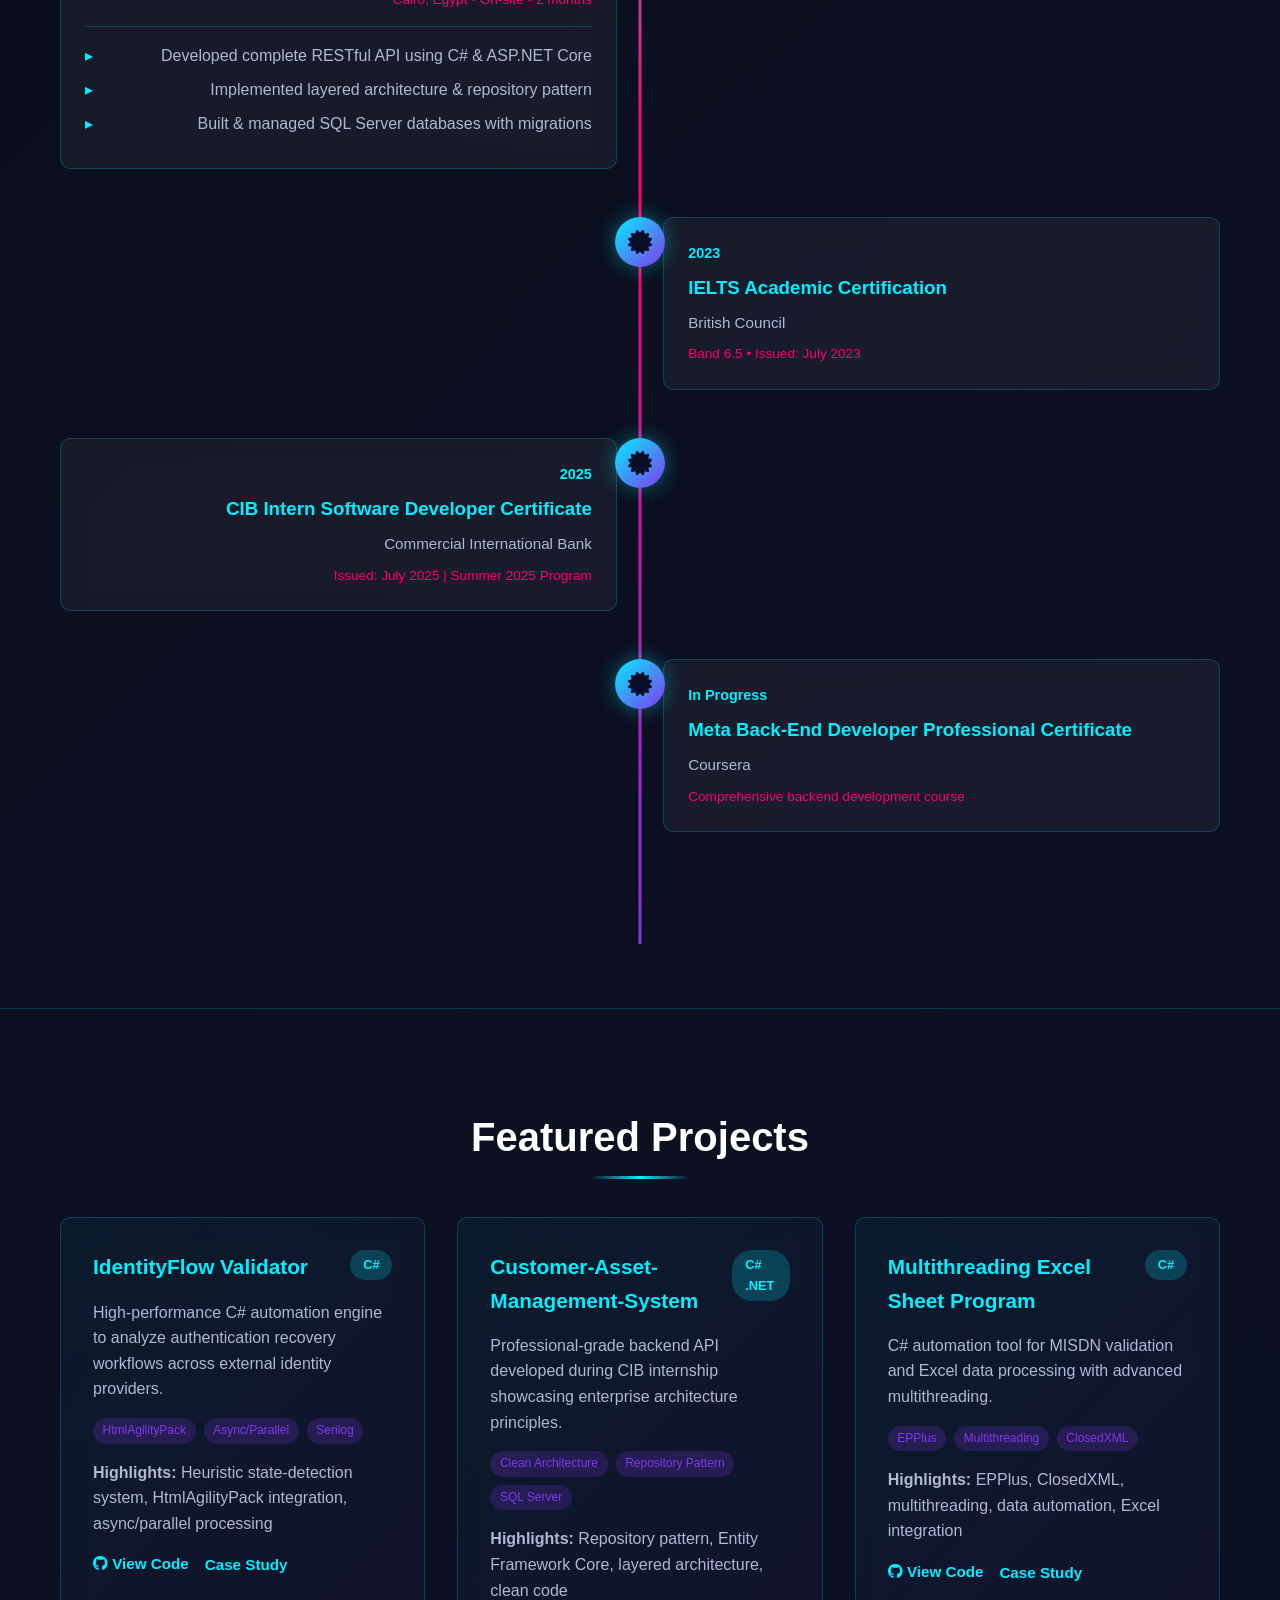
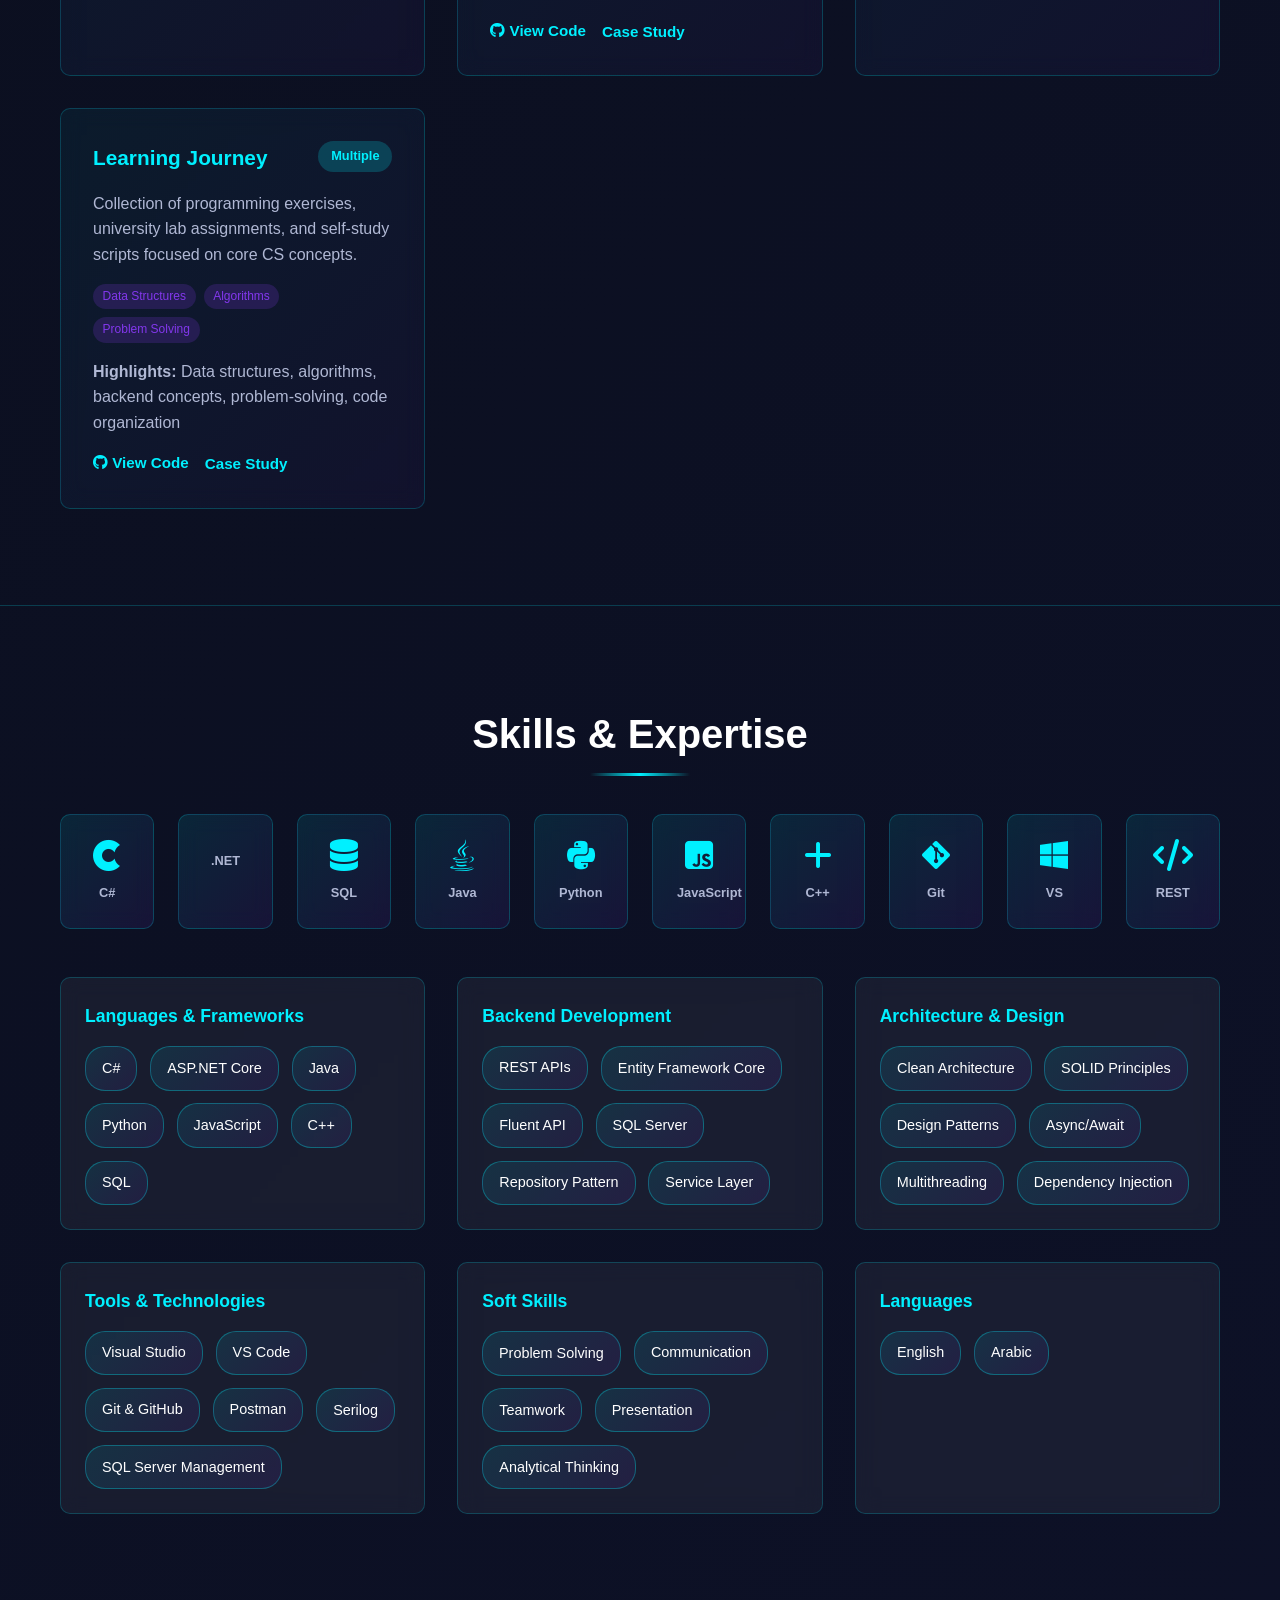
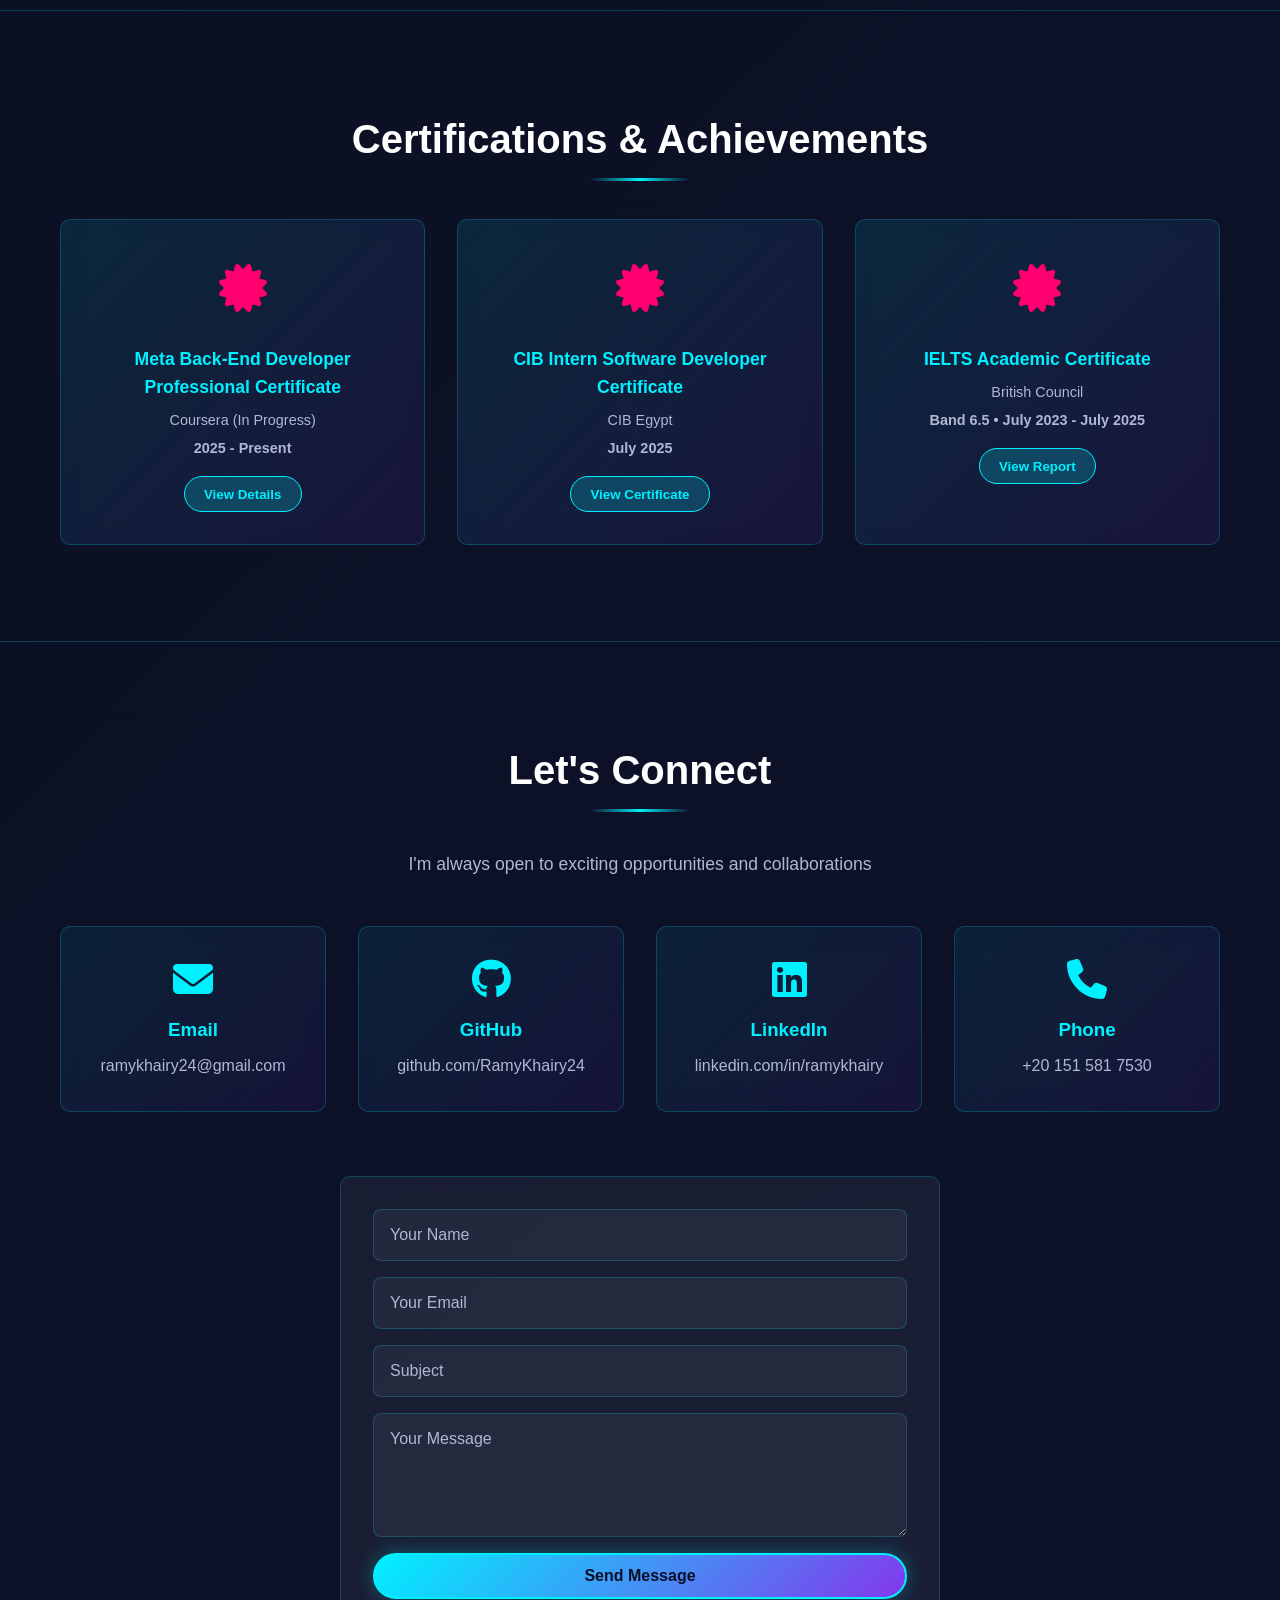
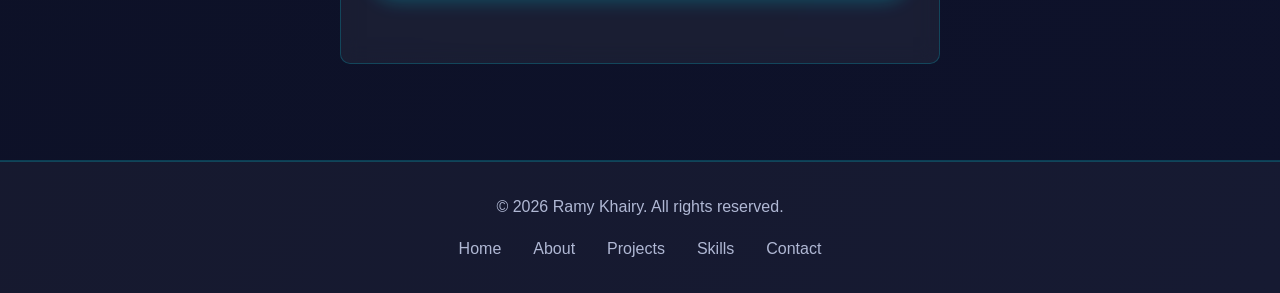
==== commit 8fb722a7: "Integrate Formspree: set endpoint and use fetch submission" ====
--- a/index.html
+++ b/index.html
@@ -576,7 +576,7 @@
             </div>
 
             <div class="contact-form-container">
-                <form class="contact-form" id="contactForm" action="https://formspree.io/f/YOUR_FORM_ID" method="POST">
+                <form class="contact-form" id="contactForm" action="https://formspree.io/f/xjgabnzb" method="POST">
                     <div class="form-group">
                         <input type="text" name="name" placeholder="Your Name" required>
                     </div>
@@ -589,6 +589,10 @@
                     <div class="form-group">
                         <textarea name="message" placeholder="Your Message" rows="5" required></textarea>
                     </div>
+                    <!-- Honeypot to reduce spam -->
+                    <input type="text" name="_gotcha" style="display:none" tabindex="-1" autocomplete="off">
+                    <!-- Optional: custom subject shown in email -->
+                    <input type="hidden" name="_subject" value="Portfolio Contact Form">
                     <button type="submit" class="btn btn-primary">Send Message</button>
                     <div id="formStatus" class="form-status"></div>
                 </form>
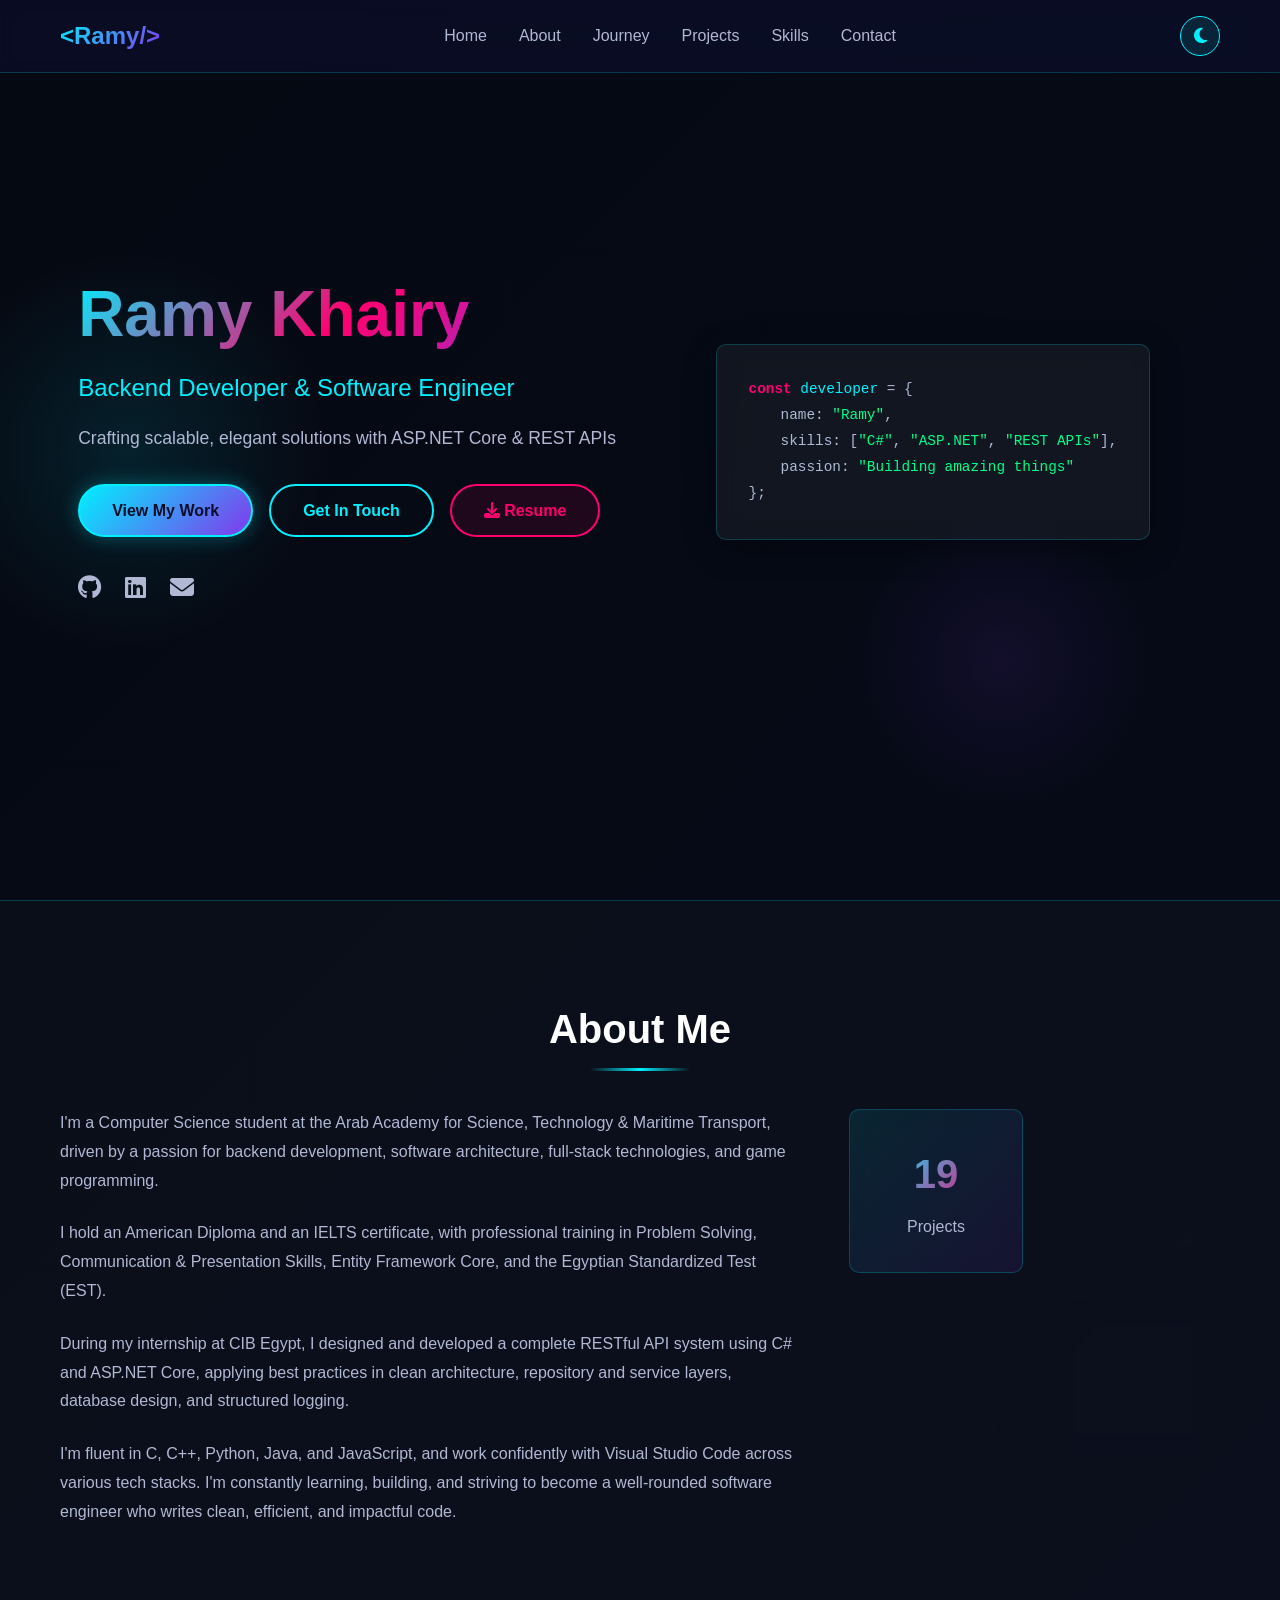
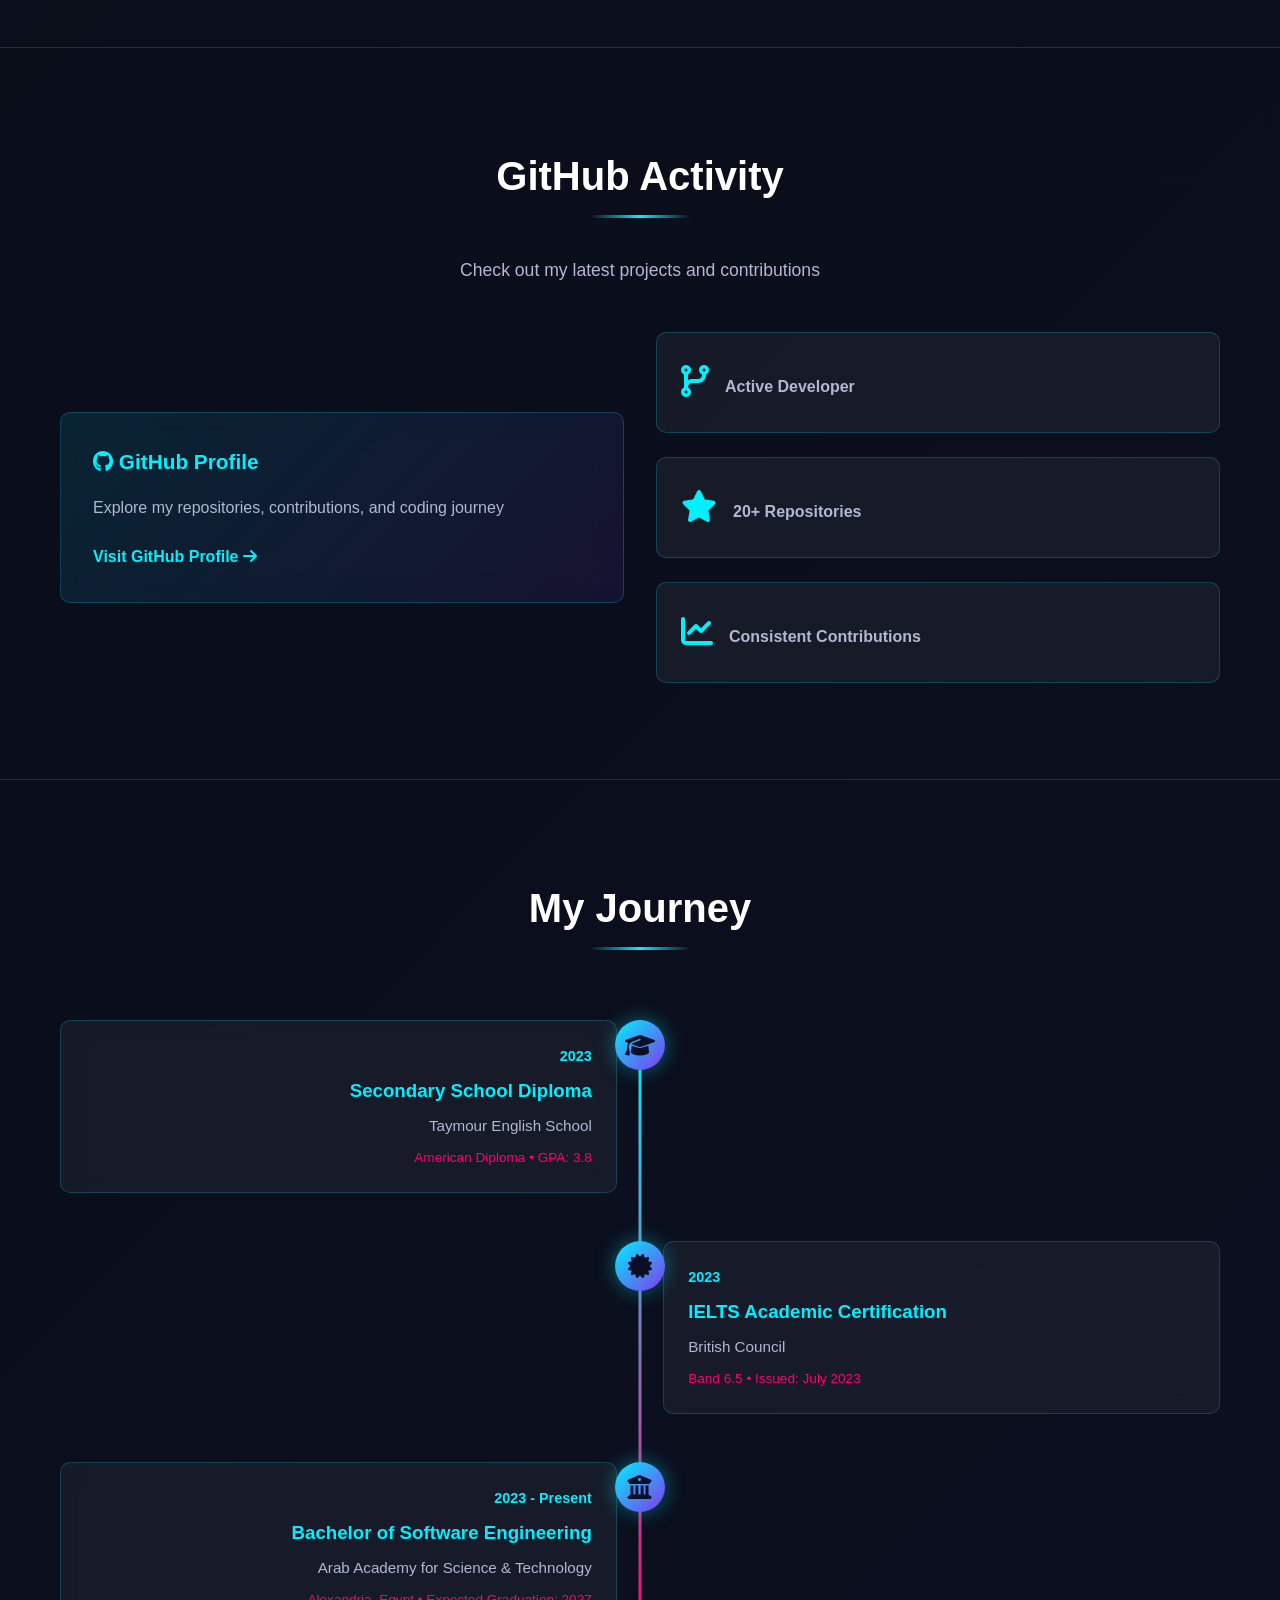
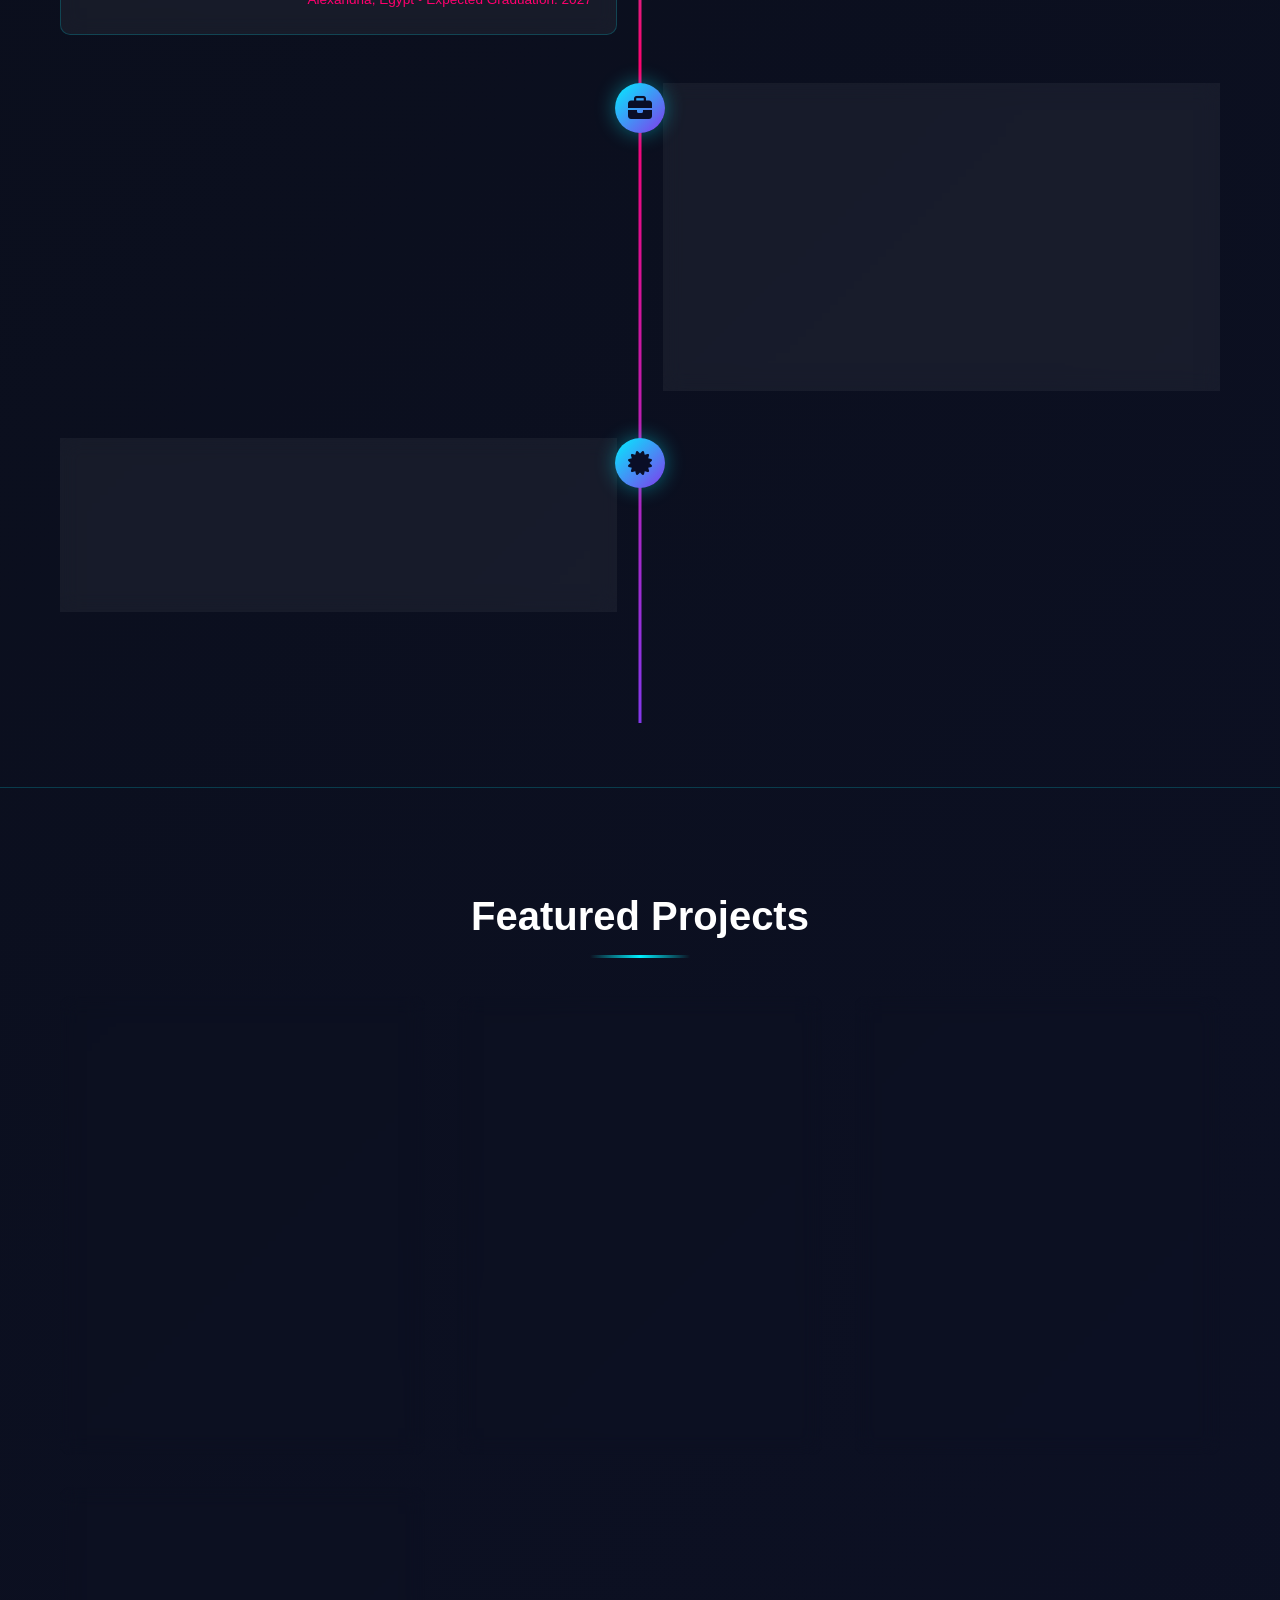
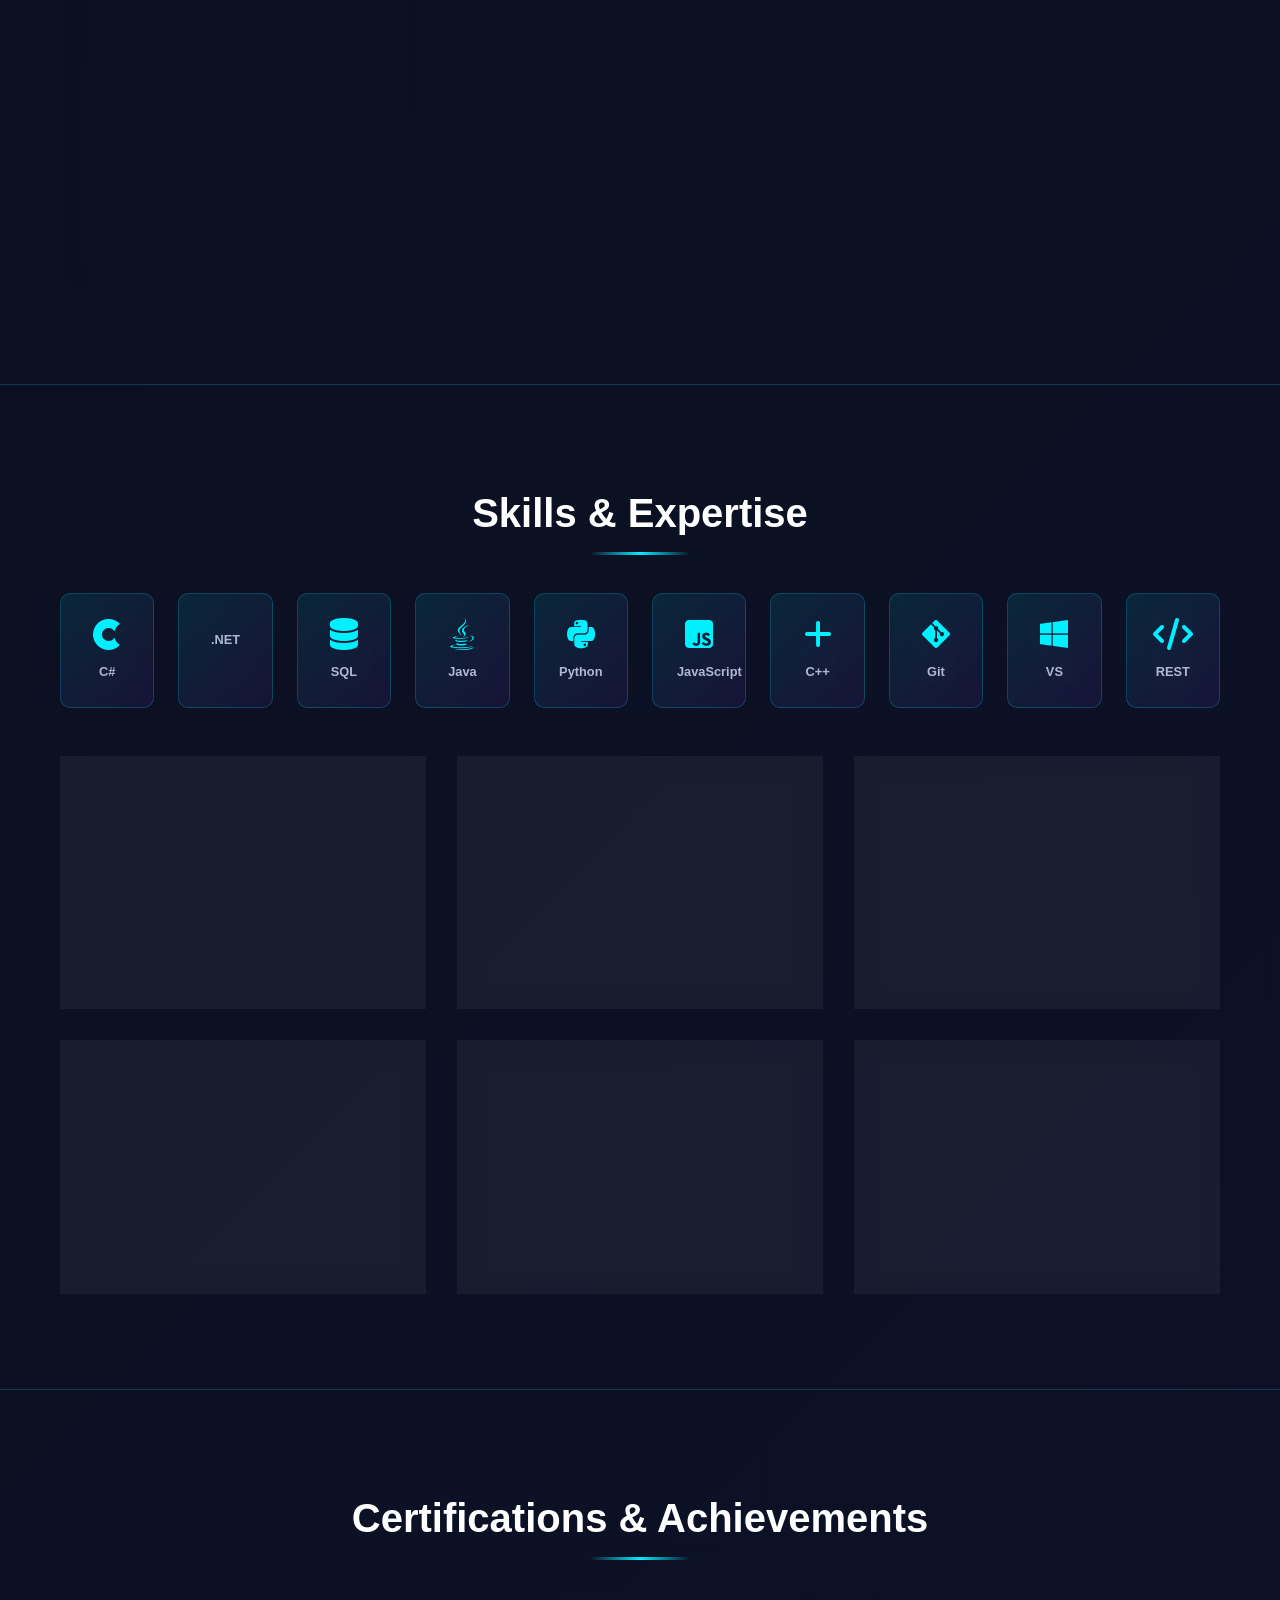
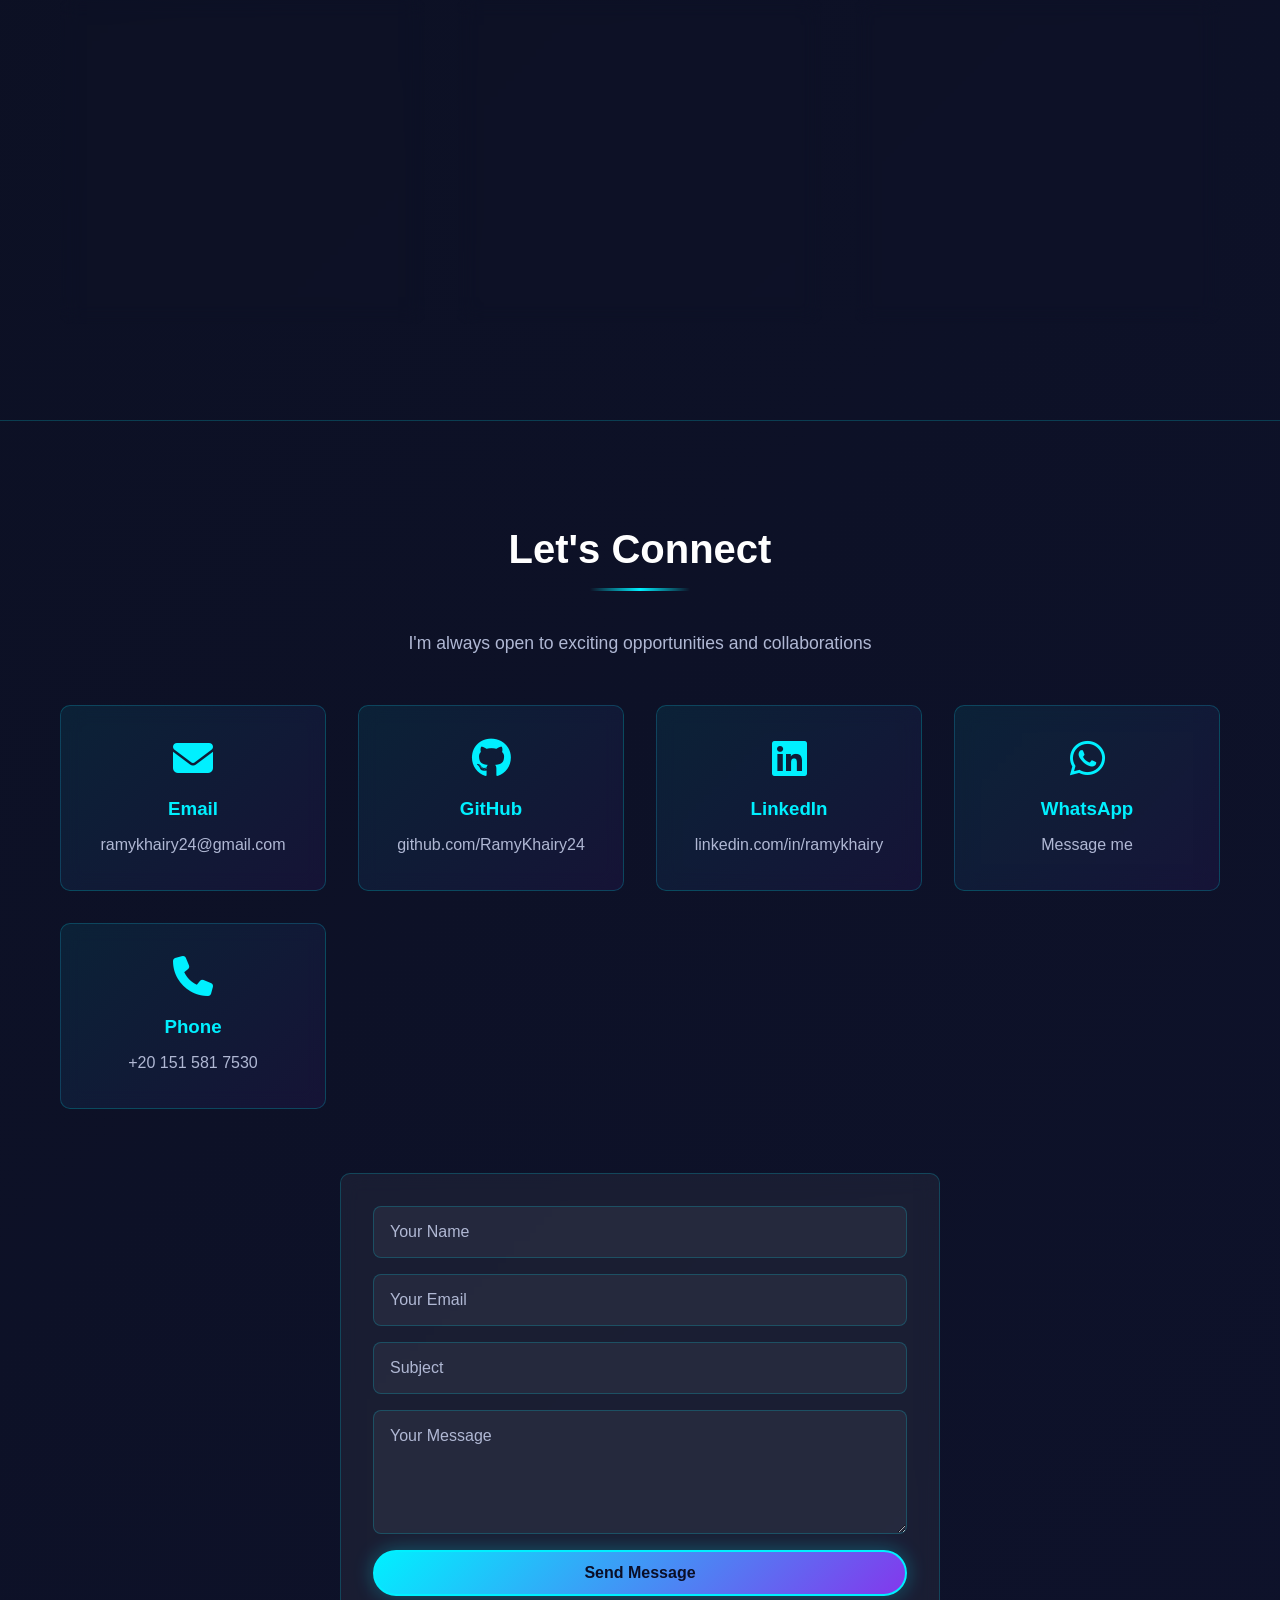
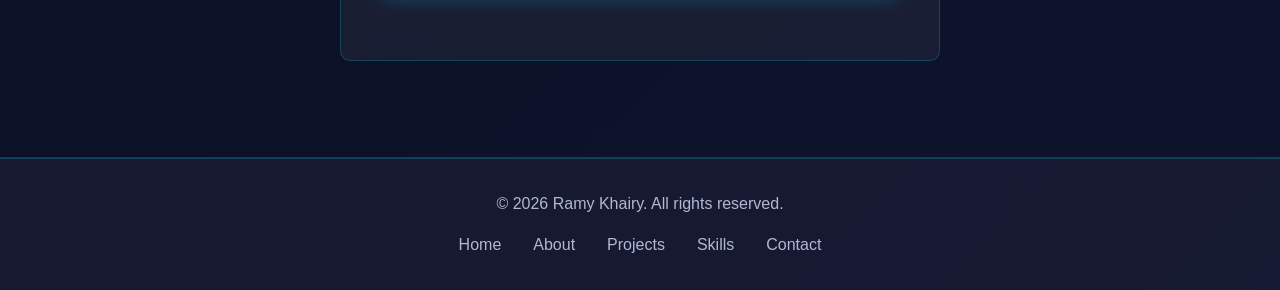
==== commit 04351016: "UI: add favicon, WhatsApp contact-card; remove floating WhatsApp; reorder Journey" ====
--- a/index.html
+++ b/index.html
@@ -10,6 +10,8 @@
     <meta property="og:description" content="Experienced backend developer building scalable solutions with ASP.NET Core">
     <meta property="og:type" content="website">
     <title>Ramy Khairy | Backend Developer & Software Engineer</title>
+    <link rel="icon" href="favicon.svg" type="image/svg+xml">
+    <link rel="apple-touch-icon" href="favicon.svg">
     <link rel="stylesheet" href="Styles.css">
     <link rel="stylesheet" href="https://cdnjs.cloudflare.com/ajax/libs/font-awesome/6.4.0/css/all.min.css">
 </head>
@@ -145,7 +147,7 @@
         <div class="container">
             <h2 class="section-title">My Journey</h2>
             <div class="timeline">
-                <!-- Education Items -->
+                <!-- Chronological Journey (earliest → latest) -->
                 <div class="timeline-item">
                     <div class="timeline-marker">
                         <i class="fas fa-graduation-cap"></i>
@@ -160,6 +162,18 @@
 
                 <div class="timeline-item">
                     <div class="timeline-marker">
+                        <i class="fas fa-certificate"></i>
+                    </div>
+                    <div class="timeline-content">
+                        <div class="timeline-year">2023</div>
+                        <h3>IELTS Academic Certification</h3>
+                        <p class="timeline-desc">British Council</p>
+                        <p class="timeline-detail">Band 6.5 • Issued: July 2023</p>
+                    </div>
+                </div>
+
+                <div class="timeline-item">
+                    <div class="timeline-marker">
                         <i class="fas fa-university"></i>
                     </div>
                     <div class="timeline-content">
@@ -170,7 +184,6 @@
                     </div>
                 </div>
 
-                <!-- Experience Items -->
                 <div class="timeline-item">
                     <div class="timeline-marker">
                         <i class="fas fa-briefcase"></i>
@@ -185,31 +198,6 @@
                             <li>Implemented layered architecture & repository pattern</li>
                             <li>Built & managed SQL Server databases with migrations</li>
                         </ul>
-                    </div>
-                </div>
-
-                <!-- Certification Items -->
-                <div class="timeline-item">
-                    <div class="timeline-marker">
-                        <i class="fas fa-certificate"></i>
-                    </div>
-                    <div class="timeline-content">
-                        <div class="timeline-year">2023</div>
-                        <h3>IELTS Academic Certification</h3>
-                        <p class="timeline-desc">British Council</p>
-                        <p class="timeline-detail">Band 6.5 • Issued: July 2023</p>
-                    </div>
-                </div>
-
-                <div class="timeline-item">
-                    <div class="timeline-marker">
-                        <i class="fas fa-certificate"></i>
-                    </div>
-                    <div class="timeline-content">
-                        <div class="timeline-year">2025</div>
-                        <h3>CIB Intern Software Developer Certificate</h3>
-                        <p class="timeline-desc">Commercial International Bank</p>
-                        <p class="timeline-detail">Issued: July 2025 | Summer 2025 Program</p>
                     </div>
                 </div>
 
@@ -567,12 +555,17 @@
                     <h3>LinkedIn</h3>
                     <p>linkedin.com/in/ramykhairy</p>
                 </a>
-                
-                <a href="tel:+201515817530" class="contact-card">
-                    <i class="fas fa-phone"></i>
-                    <h3>Phone</h3>
-                    <p>+20 151 581 7530</p>
-                </a>
+                    <a href="https://wa.me/message/XXNFY5P5JNE6H1" target="_blank" rel="noopener" class="contact-card">
+                        <i class="fab fa-whatsapp"></i>
+                        <h3>WhatsApp</h3>
+                        <p>Message me</p>
+                    </a>
+            
+                    <a href="tel:+201515817530" class="contact-card">
+                        <i class="fas fa-phone"></i>
+                        <h3>Phone</h3>
+                        <p>+20 151 581 7530</p>
+                    </a>
             </div>
 
             <div class="contact-form-container">
@@ -605,6 +598,8 @@
         <i class="fas fa-arrow-up"></i>
     </button>
 
+    
+
     <!-- Footer -->
     <footer class="footer">
         <div class="container">
--- a/Styles.css
+++ b/Styles.css
@@ -1269,6 +1269,7 @@
     box-shadow: 0 0 40px rgba(0, 240, 255, 0.6);
 }
 
+
 /* ===== Footer ===== */
 .footer {
     background: rgba(255, 255, 255, 0.05);
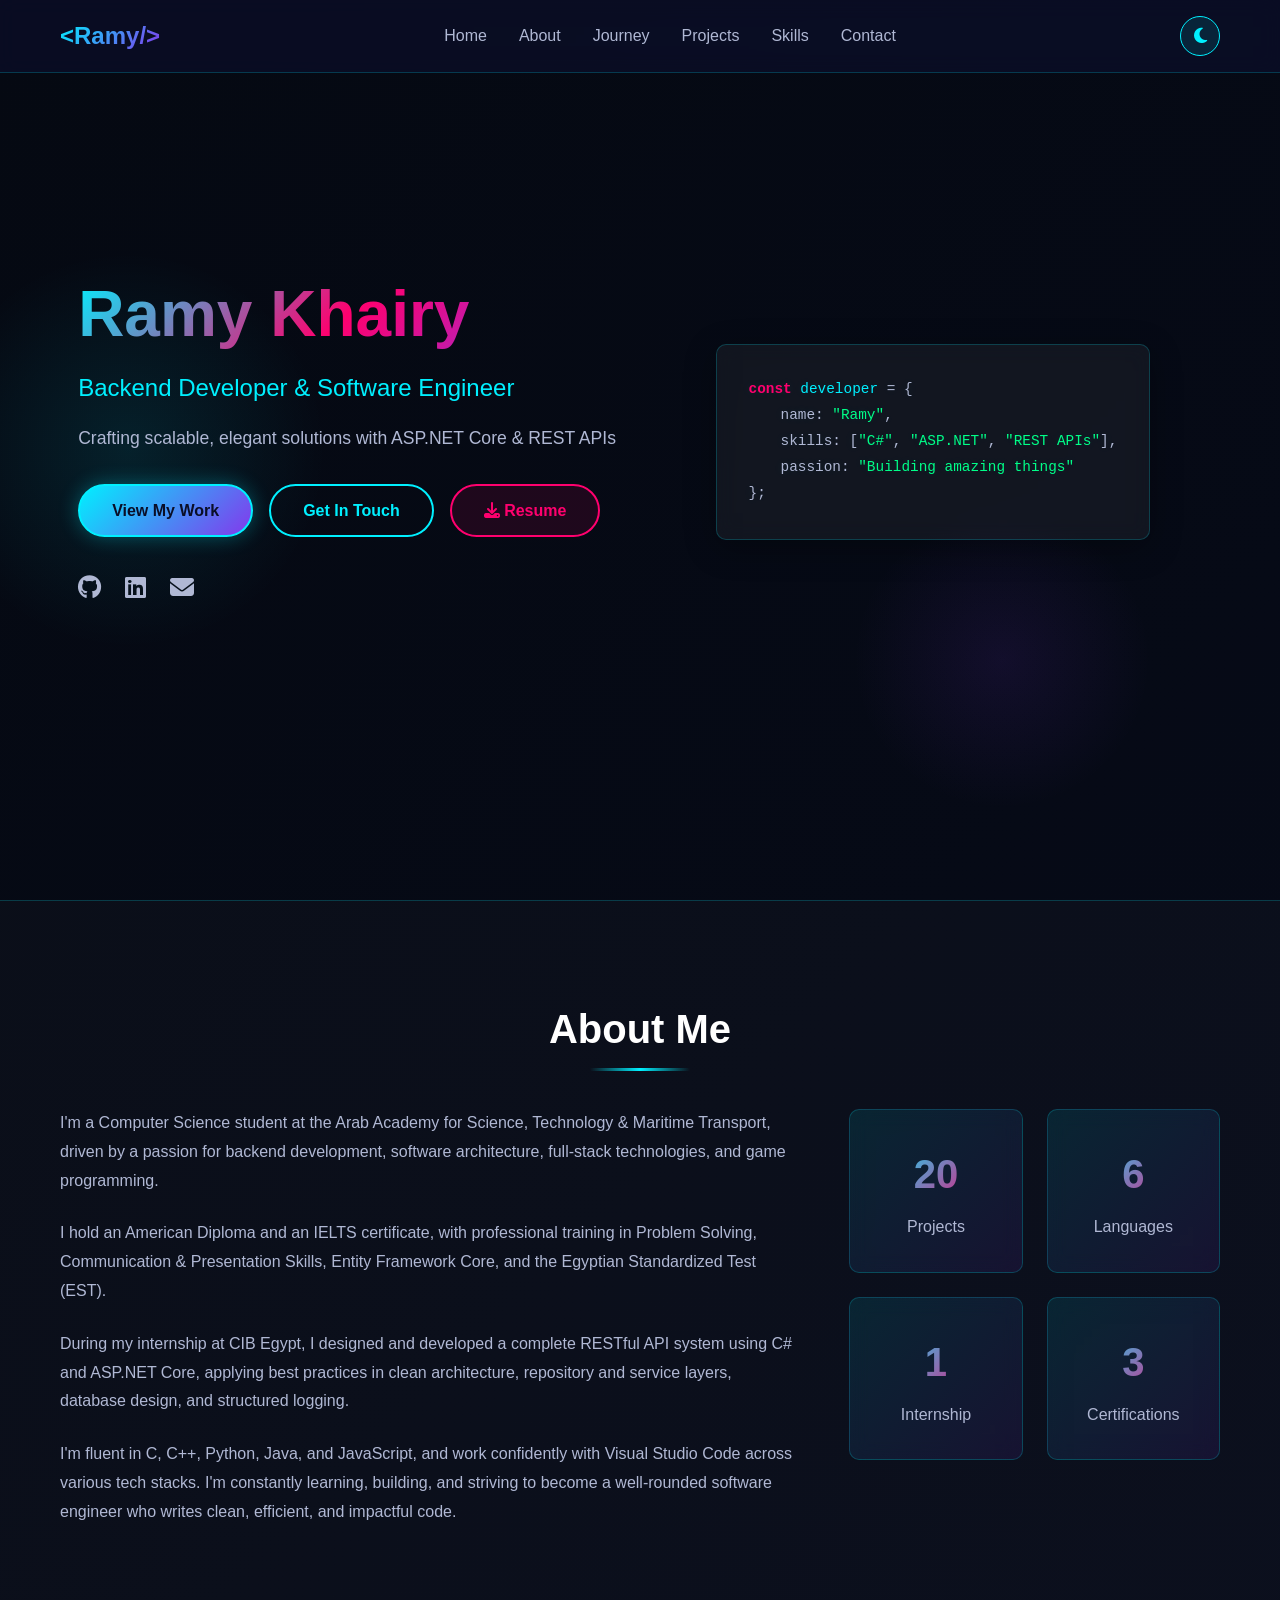
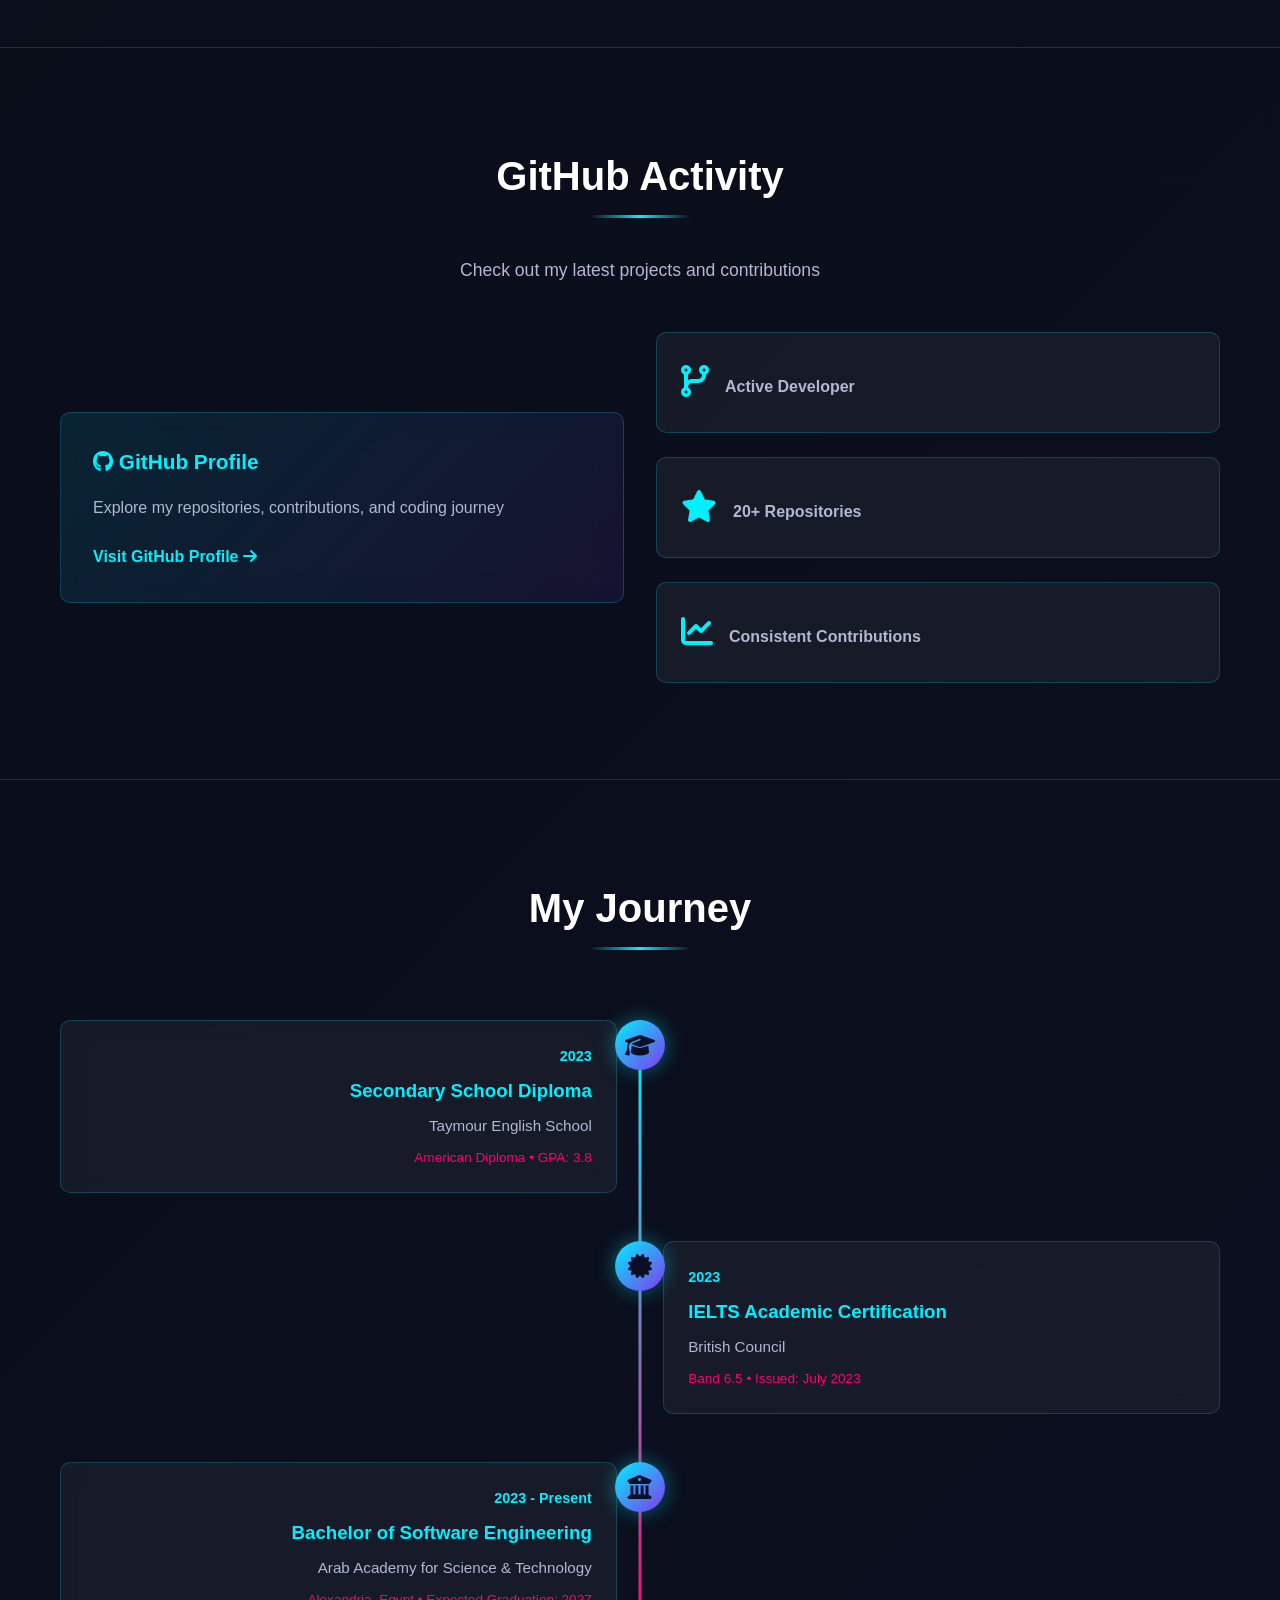
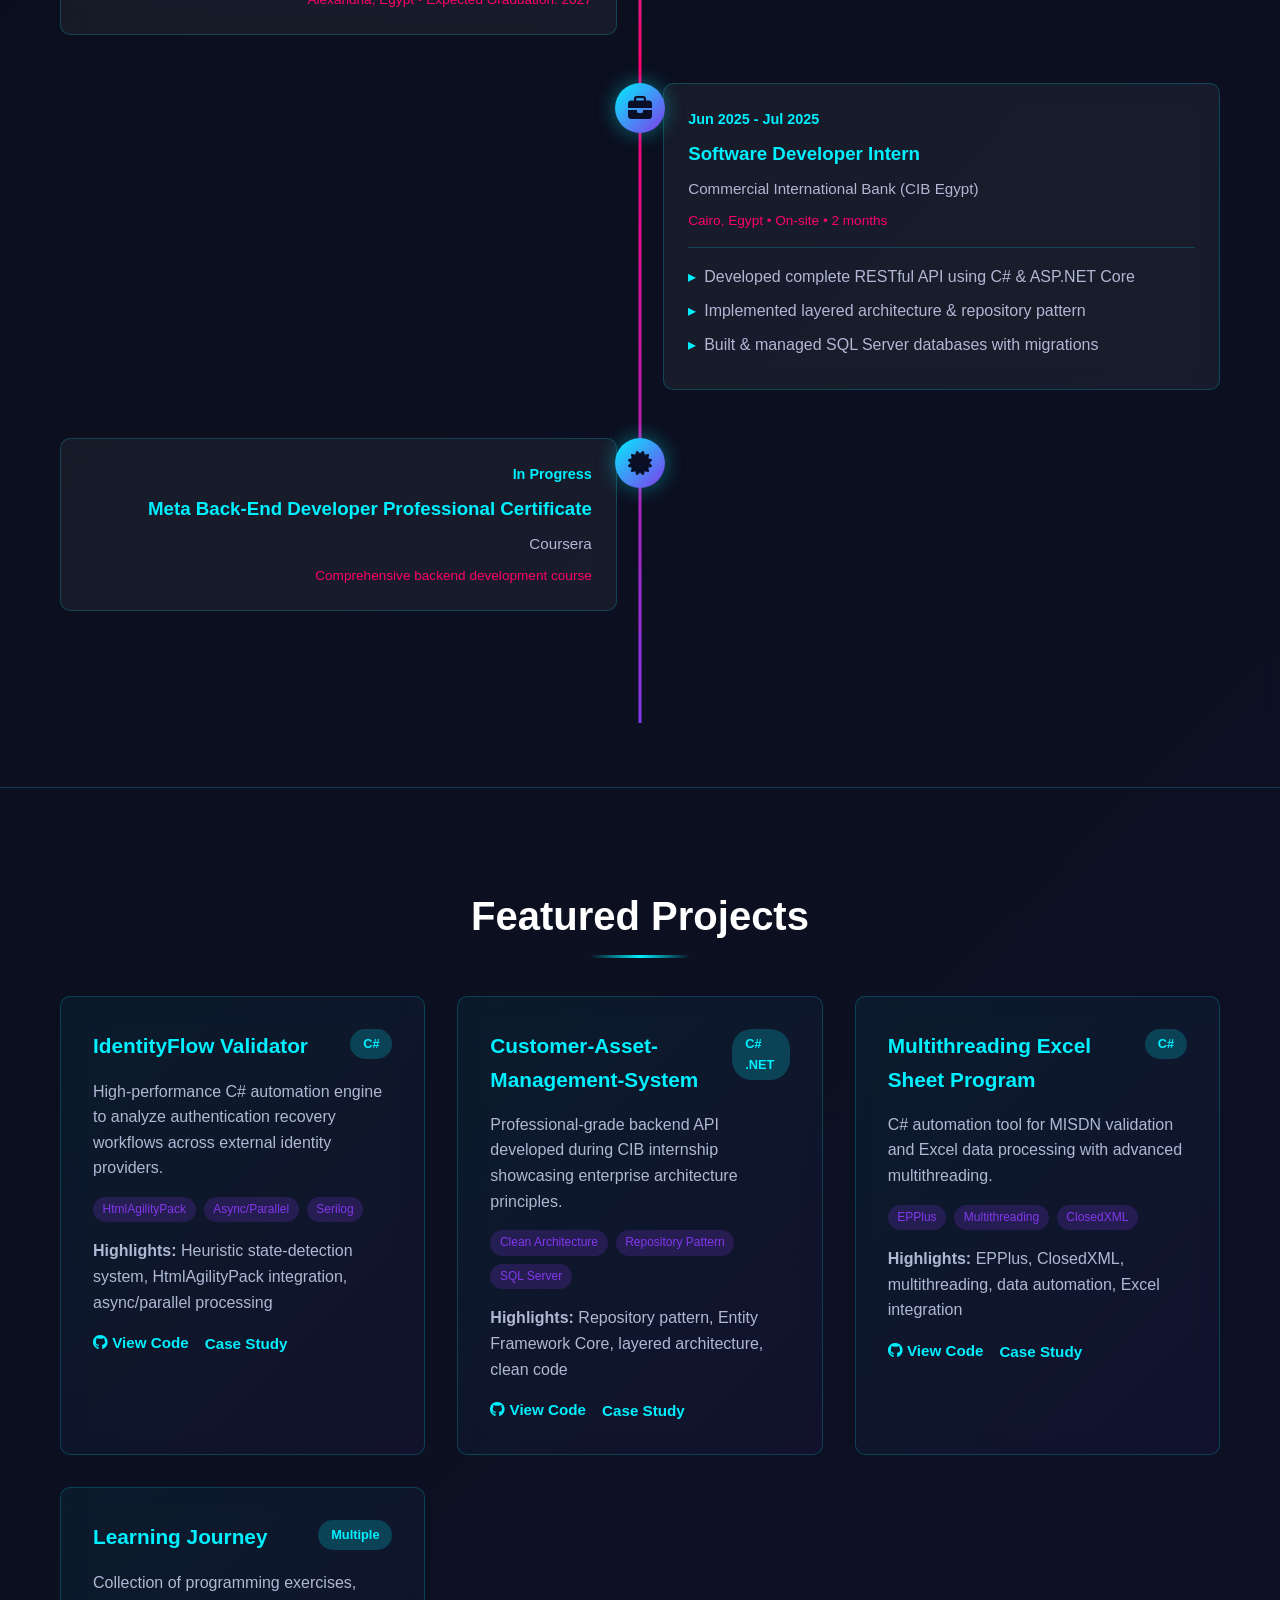
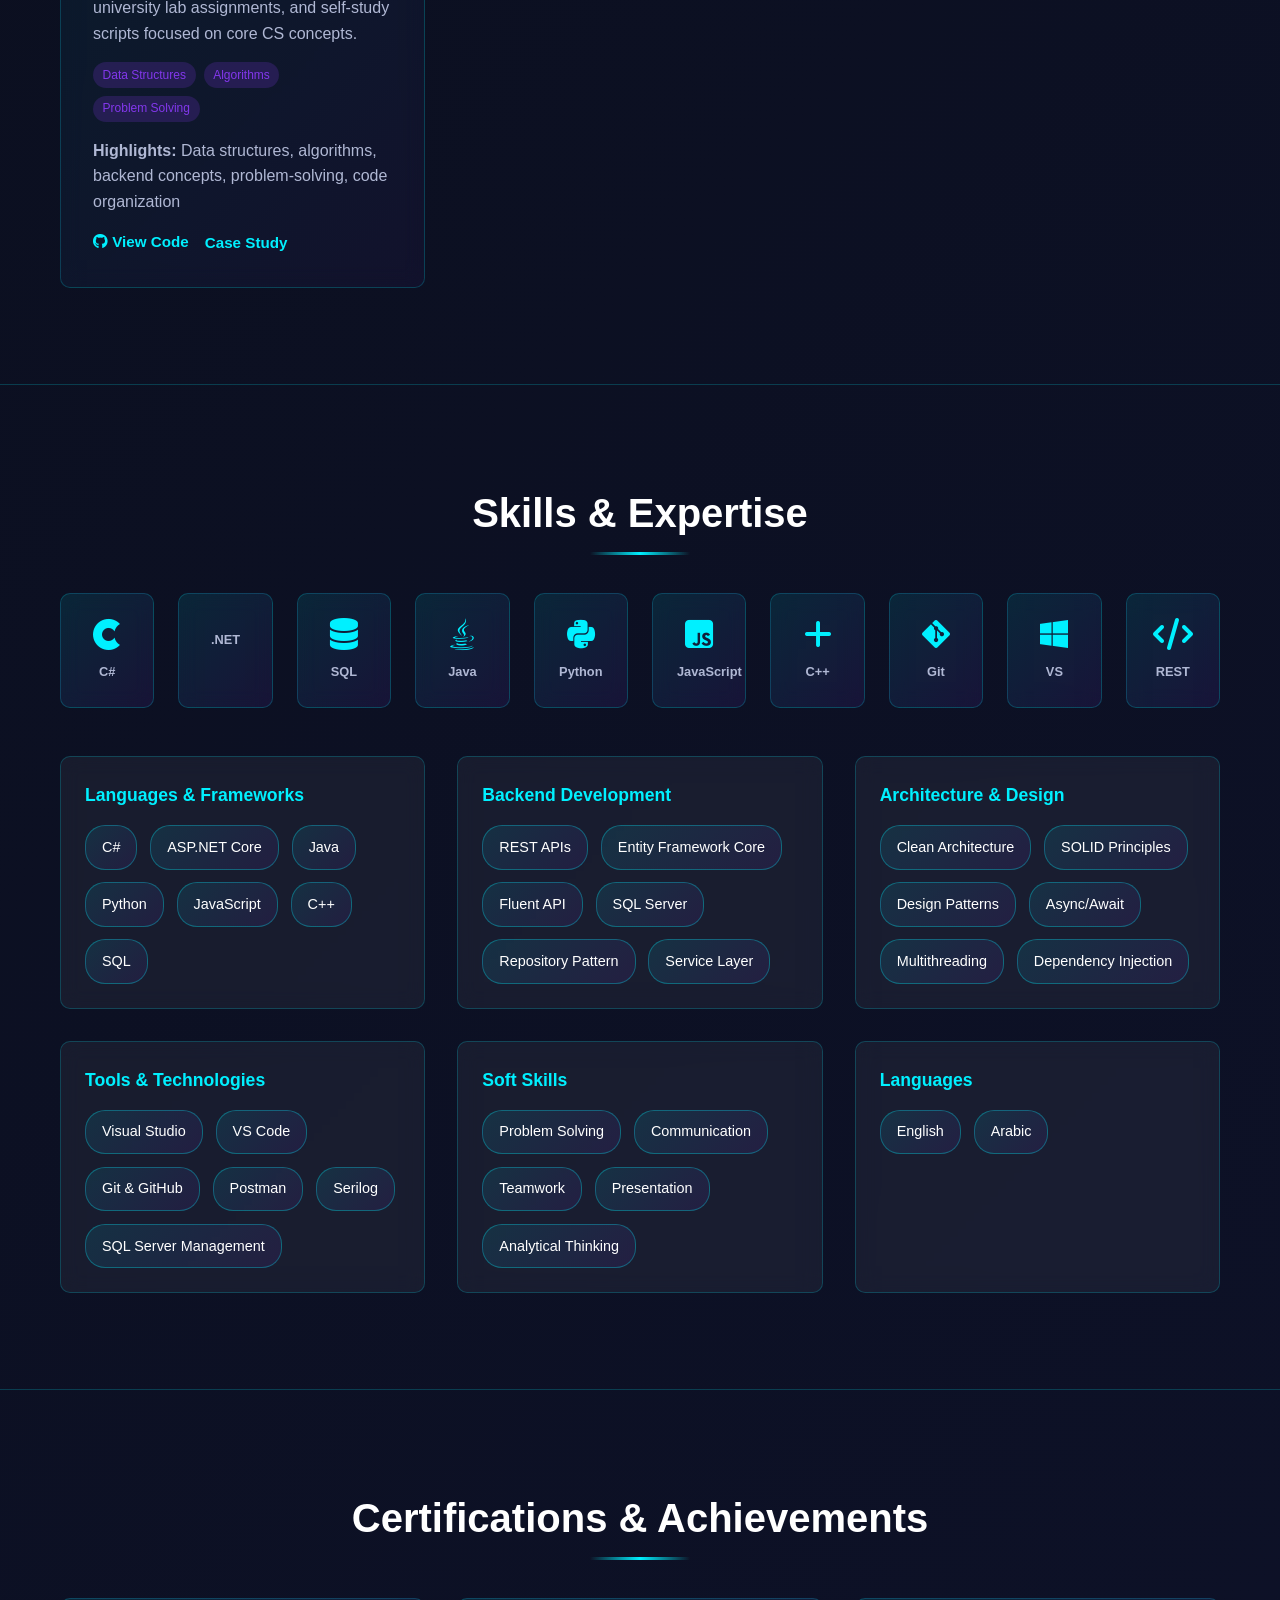
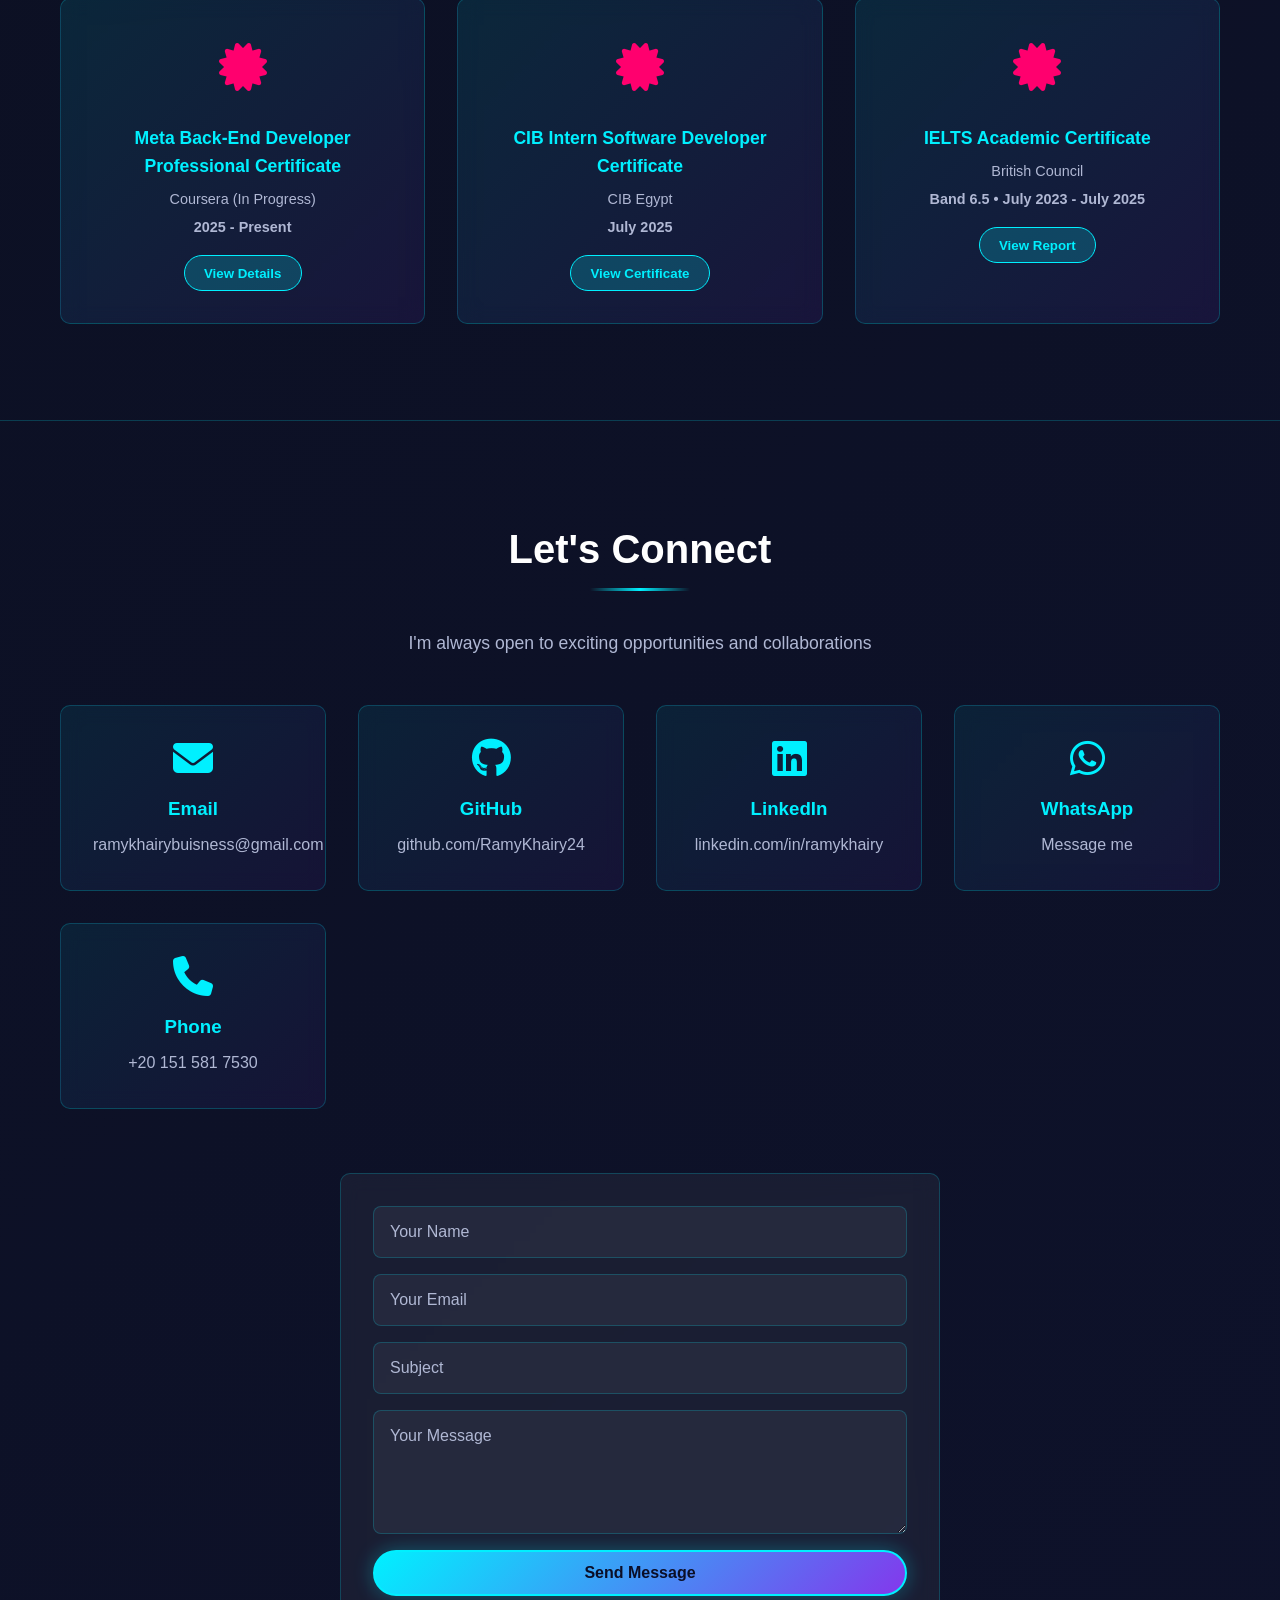
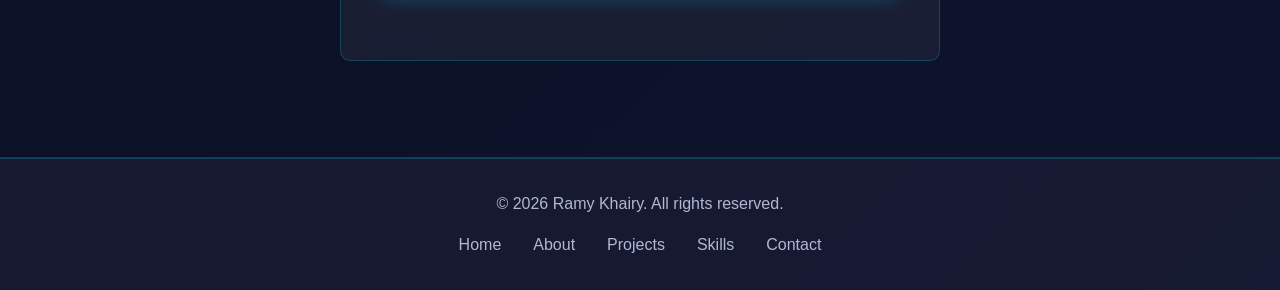
==== commit 1539ec2a: "Add root redirect index.html to my-portfolio/ for GitHub Pages" ====
--- a/index.html
+++ b/index.html
@@ -1,619 +1,13 @@
-<!DOCTYPE html>
+<!doctype html>
 <html lang="en">
-<head>
-    <meta charset="UTF-8">
-    <meta name="viewport" content="width=device-width, initial-scale=1.0">
-    <meta name="description" content="Ramy Khairy - Backend Developer specializing in ASP.NET Core & REST APIs">
-    <meta name="keywords" content="Backend Developer, ASP.NET, C#, REST API, Software Engineer">
-    <meta name="author" content="Ramy Khairy">
-    <meta property="og:title" content="Ramy Khairy | Backend Developer">
-    <meta property="og:description" content="Experienced backend developer building scalable solutions with ASP.NET Core">
-    <meta property="og:type" content="website">
-    <title>Ramy Khairy | Backend Developer & Software Engineer</title>
-    <link rel="icon" href="favicon.svg" type="image/svg+xml">
-    <link rel="apple-touch-icon" href="favicon.svg">
-    <link rel="stylesheet" href="Styles.css">
-    <link rel="stylesheet" href="https://cdnjs.cloudflare.com/ajax/libs/font-awesome/6.4.0/css/all.min.css">
-</head>
-<body>
-    <!-- Scroll Progress Bar -->
-    <div class="scroll-progress"></div>
-
-    <!-- Navigation -->
-    <nav class="navbar">
-        <div class="nav-container">
-            <div class="nav-logo">
-                <a href="#home"><span class="logo-bracket">&lt;</span>Ramy<span class="logo-bracket">/&gt;</span></a>
-            </div>
-            <ul class="nav-menu">
-                <li><a href="#home" class="nav-link">Home</a></li>
-                <li><a href="#about" class="nav-link">About</a></li>
-                <li><a href="#journey" class="nav-link">Journey</a></li>
-                <li><a href="#projects" class="nav-link">Projects</a></li>
-                <li><a href="#skills" class="nav-link">Skills</a></li>
-                <li><a href="#contact" class="nav-link">Contact</a></li>
-            </ul>
-            <button class="theme-toggle" id="themeToggle" title="Toggle Dark/Light Mode">
-                <i class="fas fa-moon"></i>
-            </button>
-        </div>
-    </nav>
-
-    <!-- Hero Section -->
-    <section id="home" class="hero">
-        <div class="hero-content">
-            <div class="hero-text">
-                <h1 class="hero-title">Ramy Khairy</h1>
-                <h2 class="hero-subtitle">Backend Developer & Software Engineer</h2>
-                <p class="hero-description">Crafting scalable, elegant solutions with ASP.NET Core & REST APIs</p>
-                <div class="hero-buttons">
-                    <a href="#projects" class="btn btn-primary">View My Work</a>
-                    <a href="#contact" class="btn btn-secondary">Get In Touch</a>
-                    <a href="javascript:void(0)" class="btn btn-tertiary" id="resumeBtn">
-                        <i class="fas fa-download"></i> Resume
-                    </a>
-                    
-                </div>
-                <div class="hero-links">
-                    <a href="https://github.com/RamyKhairy24" target="_blank" title="GitHub">
-                        <i class="fab fa-github"></i>
-                    </a>
-                    <a href="https://linkedin.com/in/ramykhairy" target="_blank" title="LinkedIn">
-                        <i class="fab fa-linkedin"></i>
-                    </a>
-                    <a href="mailto:ramykhairy24@gmail.com" title="Email">
-                        <i class="fas fa-envelope"></i>
-                    </a>
-                </div>
-            </div>
-            <div class="hero-visual">
-                <div class="code-block">
-                    <span class="code-line"><span class="keyword">const</span> <span class="variable">developer</span> = {</span>
-                    <span class="code-line indent">name: <span class="string">"Ramy"</span>,</span>
-                    <span class="code-line indent">skills: [<span class="string">"C#"</span>, <span class="string">"ASP.NET"</span>, <span class="string">"REST APIs"</span>],</span>
-                    <span class="code-line indent">passion: <span class="string">"Building amazing things"</span></span>
-                    <span class="code-line">};</span>
-                </div>
-            </div>
-        </div>
-    </section>
-
-    <!-- About Section -->
-    <section id="about" class="about">
-        <div class="container">
-            <h2 class="section-title">About Me</h2>
-            <div class="about-content">
-                <div class="about-text">
-                    <p>I'm a Computer Science student at the Arab Academy for Science, Technology & Maritime Transport, driven by a passion for backend development, software architecture, full-stack technologies, and game programming.</p>
-                    <p>I hold an American Diploma and an IELTS certificate, with professional training in Problem Solving, Communication & Presentation Skills, Entity Framework Core, and the Egyptian Standardized Test (EST).</p>
-                    <p>During my internship at CIB Egypt, I designed and developed a complete RESTful API system using C# and ASP.NET Core, applying best practices in clean architecture, repository and service layers, database design, and structured logging.</p>
-                    <p>I'm fluent in C, C++, Python, Java, and JavaScript, and work confidently with Visual Studio Code across various tech stacks. I'm constantly learning, building, and striving to become a well-rounded software engineer who writes clean, efficient, and impactful code.</p>
-                </div>
-                <div class="about-stats">
-                    <div class="stat">
-                        <div class="stat-number" data-target="20">0</div>
-                        <div class="stat-label">Projects</div>
-                    </div>
-                    <div class="stat">
-                        <div class="stat-number" data-target="6">0</div>
-                        <div class="stat-label">Languages</div>
-                    </div>
-                    <div class="stat">
-                        <div class="stat-number" data-target="1">0</div>
-                        <div class="stat-label">Internship</div>
-                    </div>
-                    <div class="stat">
-                        <div class="stat-number" data-target="3">0</div>
-                        <div class="stat-label">Certifications</div>
-                    </div>
-                </div>
-            </div>
-        </div>
-    </section>
-
-    <!-- GitHub Integration Section -->
-    <section class="github-integration">
-        <div class="container">
-            <h2 class="section-title">GitHub Activity</h2>
-            <p class="github-subtitle">Check out my latest projects and contributions</p>
-            <div class="github-content">
-                <div class="github-card">
-                    <h3><i class="fab fa-github"></i> GitHub Profile</h3>
-                    <p>Explore my repositories, contributions, and coding journey</p>
-                    <a href="https://github.com/RamyKhairy24" target="_blank" class="github-link">
-                        Visit GitHub Profile <i class="fas fa-arrow-right"></i>
-                    </a>
-                </div>
-                <div class="github-stats">
-                    <div class="github-stat">
-                        <div class="stat-icon"><i class="fas fa-code-branch"></i></div>
-                        <div class="stat-label">Active Developer</div>
-                    </div>
-                    <div class="github-stat">
-                        <div class="stat-icon"><i class="fas fa-star"></i></div>
-                        <div class="stat-label">20+ Repositories</div>
-                    </div>
-                    <div class="github-stat">
-                        <div class="stat-icon"><i class="fas fa-chart-line"></i></div>
-                        <div class="stat-label">Consistent Contributions</div>
-                    </div>
-                </div>
-            </div>
-        </div>
-    </section>
-
-    <!-- Journey/Timeline Section -->
-    <section id="journey" class="journey">
-        <div class="container">
-            <h2 class="section-title">My Journey</h2>
-            <div class="timeline">
-                <!-- Chronological Journey (earliest → latest) -->
-                <div class="timeline-item">
-                    <div class="timeline-marker">
-                        <i class="fas fa-graduation-cap"></i>
-                    </div>
-                    <div class="timeline-content">
-                        <div class="timeline-year">2023</div>
-                        <h3>Secondary School Diploma</h3>
-                        <p class="timeline-desc">Taymour English School</p>
-                        <p class="timeline-detail">American Diploma • GPA: 3.8</p>
-                    </div>
-                </div>
-
-                <div class="timeline-item">
-                    <div class="timeline-marker">
-                        <i class="fas fa-certificate"></i>
-                    </div>
-                    <div class="timeline-content">
-                        <div class="timeline-year">2023</div>
-                        <h3>IELTS Academic Certification</h3>
-                        <p class="timeline-desc">British Council</p>
-                        <p class="timeline-detail">Band 6.5 • Issued: July 2023</p>
-                    </div>
-                </div>
-
-                <div class="timeline-item">
-                    <div class="timeline-marker">
-                        <i class="fas fa-university"></i>
-                    </div>
-                    <div class="timeline-content">
-                        <div class="timeline-year">2023 - Present</div>
-                        <h3>Bachelor of Software Engineering</h3>
-                        <p class="timeline-desc">Arab Academy for Science & Technology</p>
-                        <p class="timeline-detail">Alexandria, Egypt • Expected Graduation: 2027</p>
-                    </div>
-                </div>
-
-                <div class="timeline-item">
-                    <div class="timeline-marker">
-                        <i class="fas fa-briefcase"></i>
-                    </div>
-                    <div class="timeline-content">
-                        <div class="timeline-year">Jun 2025 - Jul 2025</div>
-                        <h3>Software Developer Intern</h3>
-                        <p class="timeline-desc">Commercial International Bank (CIB Egypt)</p>
-                        <p class="timeline-detail">Cairo, Egypt • On-site • 2 months</p>
-                        <ul class="timeline-highlights">
-                            <li>Developed complete RESTful API using C# & ASP.NET Core</li>
-                            <li>Implemented layered architecture & repository pattern</li>
-                            <li>Built & managed SQL Server databases with migrations</li>
-                        </ul>
-                    </div>
-                </div>
-
-                <div class="timeline-item">
-                    <div class="timeline-marker">
-                        <i class="fas fa-certificate"></i>
-                    </div>
-                    <div class="timeline-content">
-                        <div class="timeline-year">In Progress</div>
-                        <h3>Meta Back-End Developer Professional Certificate</h3>
-                        <p class="timeline-desc">Coursera</p>
-                        <p class="timeline-detail">Comprehensive backend development course</p>
-                    </div>
-                </div>
-            </div>
-        </div>
-    </section>
-
-    <!-- Projects Section -->
-    <section id="projects" class="projects">
-        <div class="container">
-            <h2 class="section-title">Featured Projects</h2>
-            <div class="projects-grid">
-                <div class="project-card">
-                    <div class="project-header">
-                        <h3>IdentityFlow Validator</h3>
-                        <span class="project-tag">C#</span>
-                    </div>
-                    <p>High-performance C# automation engine to analyze authentication recovery workflows across external identity providers.</p>
-                    <div class="project-highlights">
-                        <span class="highlight-tag">HtmlAgilityPack</span>
-                        <span class="highlight-tag">Async/Parallel</span>
-                        <span class="highlight-tag">Serilog</span>
-                    </div>
-                    <p><strong>Highlights:</strong> Heuristic state-detection system, HtmlAgilityPack integration, async/parallel processing</p>
-                    <div class="project-actions">
-                        <a href="https://github.com/RamyKhairy24" target="_blank" class="project-link">
-                            <i class="fab fa-github"></i> View Code
-                        </a>
-                        <button class="project-details-btn" data-project="1">Case Study</button>
-                    </div>
-                </div>
-
-                <div class="project-card">
-                    <div class="project-header">
-                        <h3>Customer-Asset-Management-System</h3>
-                        <span class="project-tag">C# .NET</span>
-                    </div>
-                    <p>Professional-grade backend API developed during CIB internship showcasing enterprise architecture principles.</p>
-                    <div class="project-highlights">
-                        <span class="highlight-tag">Clean Architecture</span>
-                        <span class="highlight-tag">Repository Pattern</span>
-                        <span class="highlight-tag">SQL Server</span>
-                    </div>
-                    <p><strong>Highlights:</strong> Repository pattern, Entity Framework Core, layered architecture, clean code</p>
-                    <div class="project-actions">
-                        <a href="https://github.com/RamyKhairy24" target="_blank" class="project-link">
-                            <i class="fab fa-github"></i> View Code
-                        </a>
-                        <button class="project-details-btn" data-project="2">Case Study</button>
-                    </div>
-                </div>
-
-                <div class="project-card">
-                    <div class="project-header">
-                        <h3>Multithreading Excel Sheet Program</h3>
-                        <span class="project-tag">C#</span>
-                    </div>
-                    <p>C# automation tool for MISDN validation and Excel data processing with advanced multithreading.</p>
-                    <div class="project-highlights">
-                        <span class="highlight-tag">EPPlus</span>
-                        <span class="highlight-tag">Multithreading</span>
-                        <span class="highlight-tag">ClosedXML</span>
-                    </div>
-                    <p><strong>Highlights:</strong> EPPlus, ClosedXML, multithreading, data automation, Excel integration</p>
-                    <div class="project-actions">
-                        <a href="https://github.com/RamyKhairy24" target="_blank" class="project-link">
-                            <i class="fab fa-github"></i> View Code
-                        </a>
-                        <button class="project-details-btn" data-project="3">Case Study</button>
-                    </div>
-                </div>
-
-                <div class="project-card">
-                    <div class="project-header">
-                        <h3>Learning Journey</h3>
-                        <span class="project-tag">Multiple</span>
-                    </div>
-                    <p>Collection of programming exercises, university lab assignments, and self-study scripts focused on core CS concepts.</p>
-                    <div class="project-highlights">
-                        <span class="highlight-tag">Data Structures</span>
-                        <span class="highlight-tag">Algorithms</span>
-                        <span class="highlight-tag">Problem Solving</span>
-                    </div>
-                    <p><strong>Highlights:</strong> Data structures, algorithms, backend concepts, problem-solving, code organization</p>
-                    <div class="project-actions">
-                        <a href="https://github.com/RamyKhairy24" target="_blank" class="project-link">
-                            <i class="fab fa-github"></i> View Code
-                        </a>
-                        <button class="project-details-btn" data-project="4">Case Study</button>
-                    </div>
-                </div>
-            </div>
-        </div>
-    </section>
-
-    <!-- Skills Section -->
-    <section id="skills" class="skills">
-        <div class="container">
-            <h2 class="section-title">Skills & Expertise</h2>
-            
-            <!-- Tech Icons -->
-            <div class="tech-icons">
-                <div class="tech-icon" title="C#">
-                    <i class="fab fa-cuttlefish"></i>
-                    <span>C#</span>
-                </div>
-                <div class="tech-icon" title=".NET Core">
-                    <i class="fas fa-rectangle"></i>
-                    <span>.NET</span>
-                </div>
-                <div class="tech-icon" title="SQL Server">
-                    <i class="fas fa-database"></i>
-                    <span>SQL</span>
-                </div>
-                <div class="tech-icon" title="Java">
-                    <i class="fab fa-java"></i>
-                    <span>Java</span>
-                </div>
-                <div class="tech-icon" title="Python">
-                    <i class="fab fa-python"></i>
-                    <span>Python</span>
-                </div>
-                <div class="tech-icon" title="JavaScript">
-                    <i class="fab fa-js-square"></i>
-                    <span>JavaScript</span>
-                </div>
-                <div class="tech-icon" title="C++">
-                    <i class="fas fa-plus"></i>
-                    <span>C++</span>
-                </div>
-                <div class="tech-icon" title="Git">
-                    <i class="fab fa-git-alt"></i>
-                    <span>Git</span>
-                </div>
-                <div class="tech-icon" title="Visual Studio">
-                    <i class="fab fa-windows"></i>
-                    <span>VS</span>
-                </div>
-                <div class="tech-icon" title="REST APIs">
-                    <i class="fas fa-code"></i>
-                    <span>REST</span>
-                </div>
-            </div>
-
-            <div class="skills-grid">
-                <div class="skill-category">
-                    <h3>Languages & Frameworks</h3>
-                    <div class="skill-tags">
-                        <span class="skill-tag">C#</span>
-                        <span class="skill-tag">ASP.NET Core</span>
-                        <span class="skill-tag">Java</span>
-                        <span class="skill-tag">Python</span>
-                        <span class="skill-tag">JavaScript</span>
-                        <span class="skill-tag">C++</span>
-                        <span class="skill-tag">SQL</span>
-                    </div>
-                </div>
-
-                <div class="skill-category">
-                    <h3>Backend Development</h3>
-                    <div class="skill-tags">
-                        <span class="skill-tag">REST APIs</span>
-                        <span class="skill-tag">Entity Framework Core</span>
-                        <span class="skill-tag">Fluent API</span>
-                        <span class="skill-tag">SQL Server</span>
-                        <span class="skill-tag">Repository Pattern</span>
-                        <span class="skill-tag">Service Layer</span>
-                    </div>
-                </div>
-
-                <div class="skill-category">
-                    <h3>Architecture & Design</h3>
-                    <div class="skill-tags">
-                        <span class="skill-tag">Clean Architecture</span>
-                        <span class="skill-tag">SOLID Principles</span>
-                        <span class="skill-tag">Design Patterns</span>
-                        <span class="skill-tag">Async/Await</span>
-                        <span class="skill-tag">Multithreading</span>
-                        <span class="skill-tag">Dependency Injection</span>
-                    </div>
-                </div>
-
-                <div class="skill-category">
-                    <h3>Tools & Technologies</h3>
-                    <div class="skill-tags">
-                        <span class="skill-tag">Visual Studio</span>
-                        <span class="skill-tag">VS Code</span>
-                        <span class="skill-tag">Git & GitHub</span>
-                        <span class="skill-tag">Postman</span>
-                        <span class="skill-tag">Serilog</span>
-                        <span class="skill-tag">SQL Server Management</span>
-                    </div>
-                </div>
-
-                <div class="skill-category">
-                    <h3>Soft Skills</h3>
-                    <div class="skill-tags">
-                        <span class="skill-tag">Problem Solving</span>
-                        <span class="skill-tag">Communication</span>
-                        <span class="skill-tag">Teamwork</span>
-                        <span class="skill-tag">Presentation</span>
-                        <span class="skill-tag">Analytical Thinking</span>
-                    </div>
-                </div>
-
-                <div class="skill-category">
-                    <h3>Languages</h3>
-                    <div class="skill-tags">
-                        <span class="skill-tag">English</span>
-                        <span class="skill-tag">Arabic</span>
-                    </div>
-                </div>
-            </div>
-        </div>
-    </section>
-
-
-
-    <!-- Certificates Section with Modals -->
-    <section class="certificates">
-        <div class="container">
-            <h2 class="section-title">Certifications & Achievements</h2>
-            <div class="certificates-grid">
-                <div class="cert-card" data-cert="1">
-                    <div class="cert-icon">
-                        <i class="fas fa-certificate"></i>
-                    </div>
-                    <h3>Meta Back-End Developer Professional Certificate</h3>
-                    <p>Coursera (In Progress)</p>
-                    <p class="cert-time">2025 - Present</p>
-                    <button class="cert-preview-btn">View Details</button>
-                    <!-- No downloadable file for in-progress certificate -->
-                </div>
-
-                <div class="cert-card" data-cert="2">
-                    <div class="cert-icon">
-                        <i class="fas fa-certificate"></i>
-                    </div>
-                    <h3>CIB Intern Software Developer Certificate</h3>
-                    <p>CIB Egypt</p>
-                    <p class="cert-time">July 2025</p>
-                    <button class="cert-preview-btn">View Certificate</button>
-                </div>
-
-                <div class="cert-card" data-cert="3">
-                    <div class="cert-icon">
-                        <i class="fas fa-certificate"></i>
-                    </div>
-                    <h3>IELTS Academic Certificate</h3>
-                    <p>British Council</p>
-                    <p class="cert-time">Band 6.5 • July 2023 - July 2025</p>
-                    <button class="cert-preview-btn">View Report</button>
-                </div>
-            </div>
-        </div>
-    </section>
-
-    <!-- Certificate Modals -->
-    <div id="certModal1" class="cert-modal">
-        <div class="cert-modal-content">
-            <span class="cert-close">&times;</span>
-            <h2>Meta Back-End Developer Professional Certificate</h2>
-            <div class="cert-modal-body">
-                <p><strong>Issuer:</strong> Coursera</p>
-                <p><strong>Status:</strong> In Progress</p>
-                <p><strong>Year:</strong> 2025 - Present</p>
-                <p><strong>Description:</strong> Comprehensive professional certificate program covering backend development, server-side programming, and professional certificate training.</p>
-                <p style="margin-top: 1.5rem; color: var(--text-secondary); font-size: 0.9rem;">Certificate will be available upon completion.</p>
-            </div>
-        </div>
-    </div>
-
-    <div id="certModal2" class="cert-modal">
-        <div class="cert-modal-content">
-            <span class="cert-close">&times;</span>
-            <h2>CIB Intern Software Developer Certificate</h2>
-            <div class="cert-modal-body">
-                <p><strong>Issuer:</strong> Commercial International Bank (CIB Egypt)</p>
-                <p><strong>Issued:</strong> July 2025</p>
-                <p><strong>Program:</strong> Summer 2025 Internship</p>
-                <p><strong>Description:</strong> Recognition for completing a 2-month internship program as a Software Developer, demonstrating proficiency in C#, ASP.NET Core, and REST API development.</p>
-                <div class="pdf-preview">
-                    <iframe src="Ramy Mahmoud - CIB Summer Internship 2025 Certificate.pdf#zoom=page-width" type="application/pdf"></iframe>
-                </div>
-                <a href="Ramy Mahmoud - CIB Summer Internship 2025 Certificate.pdf" download class="cert-download-btn" target="_blank" rel="noopener">Download Certificate <i class="fas fa-download"></i></a>
-            </div>
-        </div>
-    </div>
-
-    <div id="certModal3" class="cert-modal">
-        <div class="cert-modal-content">
-            <span class="cert-close">&times;</span>
-            <h2>IELTS Academic Certificate</h2>
-            <div class="cert-modal-body">
-                <p><strong>Issuer:</strong> British Council</p>
-                <p><strong>Band Score:</strong> 6.5</p>
-                <p><strong>Issued:</strong> July 2023</p>
-                <p><strong>Expires:</strong> July 2025</p>
-                <p><strong>Description:</strong> International English Language Testing System (IELTS) certification demonstrating advanced English language proficiency.</p>
-                <div class="pdf-preview">
-                    <iframe src="IELTS Report.pdf#zoom=page-width" type="application/pdf"></iframe>
-                </div>
-                <a href="IELTS Report.pdf" download class="cert-download-btn" target="_blank" rel="noopener">Download Certificate <i class="fas fa-download"></i></a>
-            </div>
-        </div>
-    </div>
-
-    <!-- Resume Modal (preview only, no direct download) -->
-    <div id="resumeModal" class="cert-modal">
-        <div class="cert-modal-content">
-            <span class="cert-close">&times;</span>
-            <h2>Resume Preview</h2>
-            <div class="cert-modal-body">
-                <p class="contact-subtitle">Preview of resume (view-only)</p>
-                <div class="pdf-preview">
-                    <iframe src="resume.pdf#zoom=page-width" type="application/pdf"></iframe>
-                </div>
-                <a href="resume.pdf" download class="cert-download-btn" target="_blank" rel="noopener">Download Resume <i class="fas fa-download"></i></a>
-            </div>
-        </div>
-    </div>
-
-    <!-- Contact Section -->
-    <section id="contact" class="contact">
-        <div class="container">
-            <h2 class="section-title">Let's Connect</h2>
-            <p class="contact-subtitle">I'm always open to exciting opportunities and collaborations</p>
-            
-            <div class="contact-methods">
-                <a href="mailto:ramykhairy24@gmail.com" class="contact-card">
-                    <i class="fas fa-envelope"></i>
-                    <h3>Email</h3>
-                    <p>ramykhairy24@gmail.com</p>
-                </a>
-                
-                <a href="https://github.com/RamyKhairy24" target="_blank" class="contact-card">
-                    <i class="fab fa-github"></i>
-                    <h3>GitHub</h3>
-                    <p>github.com/RamyKhairy24</p>
-                </a>
-                
-                <a href="https://linkedin.com/in/ramykhairy" target="_blank" class="contact-card">
-                    <i class="fab fa-linkedin"></i>
-                    <h3>LinkedIn</h3>
-                    <p>linkedin.com/in/ramykhairy</p>
-                </a>
-                    <a href="https://wa.me/message/XXNFY5P5JNE6H1" target="_blank" rel="noopener" class="contact-card">
-                        <i class="fab fa-whatsapp"></i>
-                        <h3>WhatsApp</h3>
-                        <p>Message me</p>
-                    </a>
-            
-                    <a href="tel:+201515817530" class="contact-card">
-                        <i class="fas fa-phone"></i>
-                        <h3>Phone</h3>
-                        <p>+20 151 581 7530</p>
-                    </a>
-            </div>
-
-            <div class="contact-form-container">
-                <form class="contact-form" id="contactForm" action="https://formspree.io/f/xjgabnzb" method="POST">
-                    <div class="form-group">
-                        <input type="text" name="name" placeholder="Your Name" required>
-                    </div>
-                    <div class="form-group">
-                        <input type="email" name="email" placeholder="Your Email" required>
-                    </div>
-                    <div class="form-group">
-                        <input type="text" name="subject" placeholder="Subject" required>
-                    </div>
-                    <div class="form-group">
-                        <textarea name="message" placeholder="Your Message" rows="5" required></textarea>
-                    </div>
-                    <!-- Honeypot to reduce spam -->
-                    <input type="text" name="_gotcha" style="display:none" tabindex="-1" autocomplete="off">
-                    <!-- Optional: custom subject shown in email -->
-                    <input type="hidden" name="_subject" value="Portfolio Contact Form">
-                    <button type="submit" class="btn btn-primary">Send Message</button>
-                    <div id="formStatus" class="form-status"></div>
-                </form>
-            </div>
-        </div>
-    </section>
-
-    <!-- Back to Top Button -->
-    <button id="backToTop" class="back-to-top" title="Back to Top">
-        <i class="fas fa-arrow-up"></i>
-    </button>
-
-    
-
-    <!-- Footer -->
-    <footer class="footer">
-        <div class="container">
-            <p>&copy; 2026 Ramy Khairy. All rights reserved.</p>
-            <div class="footer-links">
-                <a href="#home">Home</a>
-                <a href="#about">About</a>
-                <a href="#projects">Projects</a>
-                <a href="#skills">Skills</a>
-                <a href="#contact">Contact</a>
-            </div>
-        </div>
-    </footer>
-
-    <script src="script.js"></script>
-</body>
-</html>+  <head>
+    <meta charset="utf-8">
+    <meta name="viewport" content="width=device-width,initial-scale=1">
+    <meta http-equiv="refresh" content="0; url=./my-portfolio/">
+    <title>Redirecting…</title>
+    <script>location.replace('./my-portfolio/');</script>
+  </head>
+  <body>
+    Redirecting to the site — <a href="./my-portfolio/">open portfolio</a>.
+  </body>
+</html>
